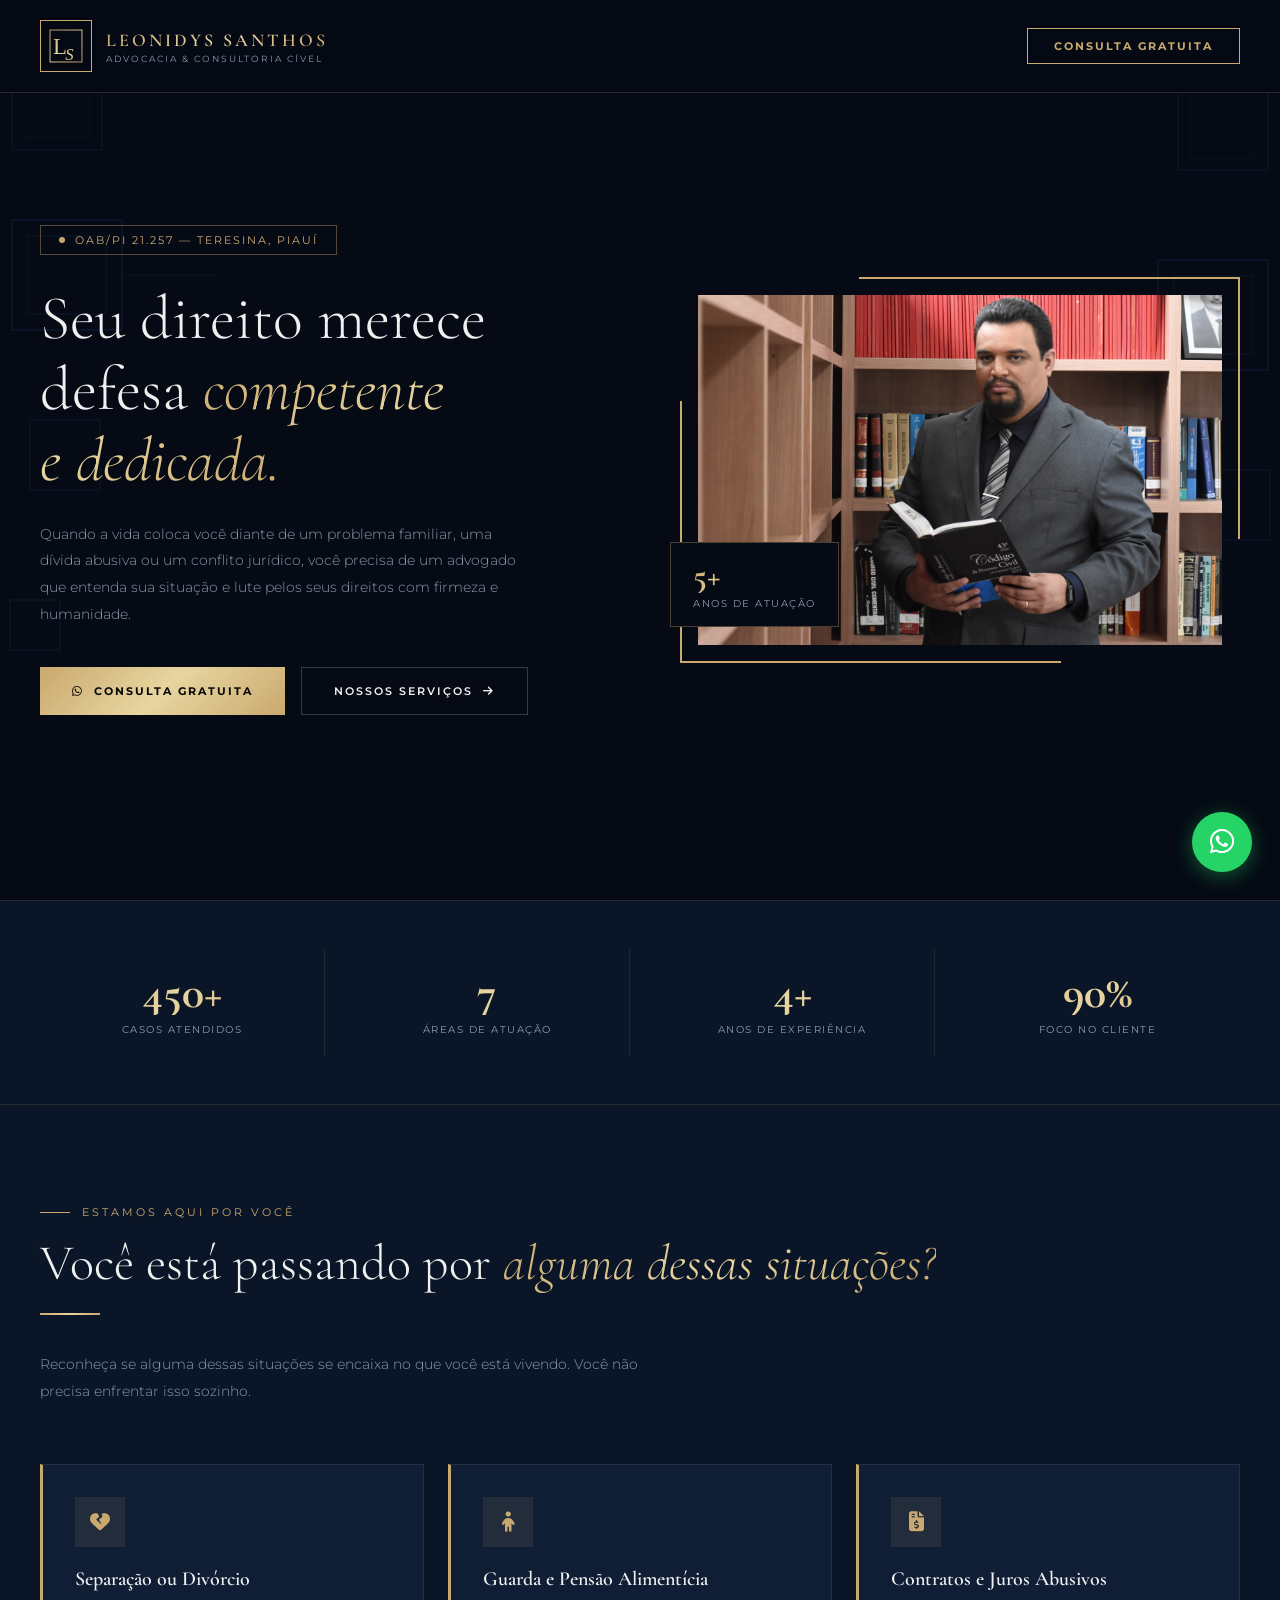
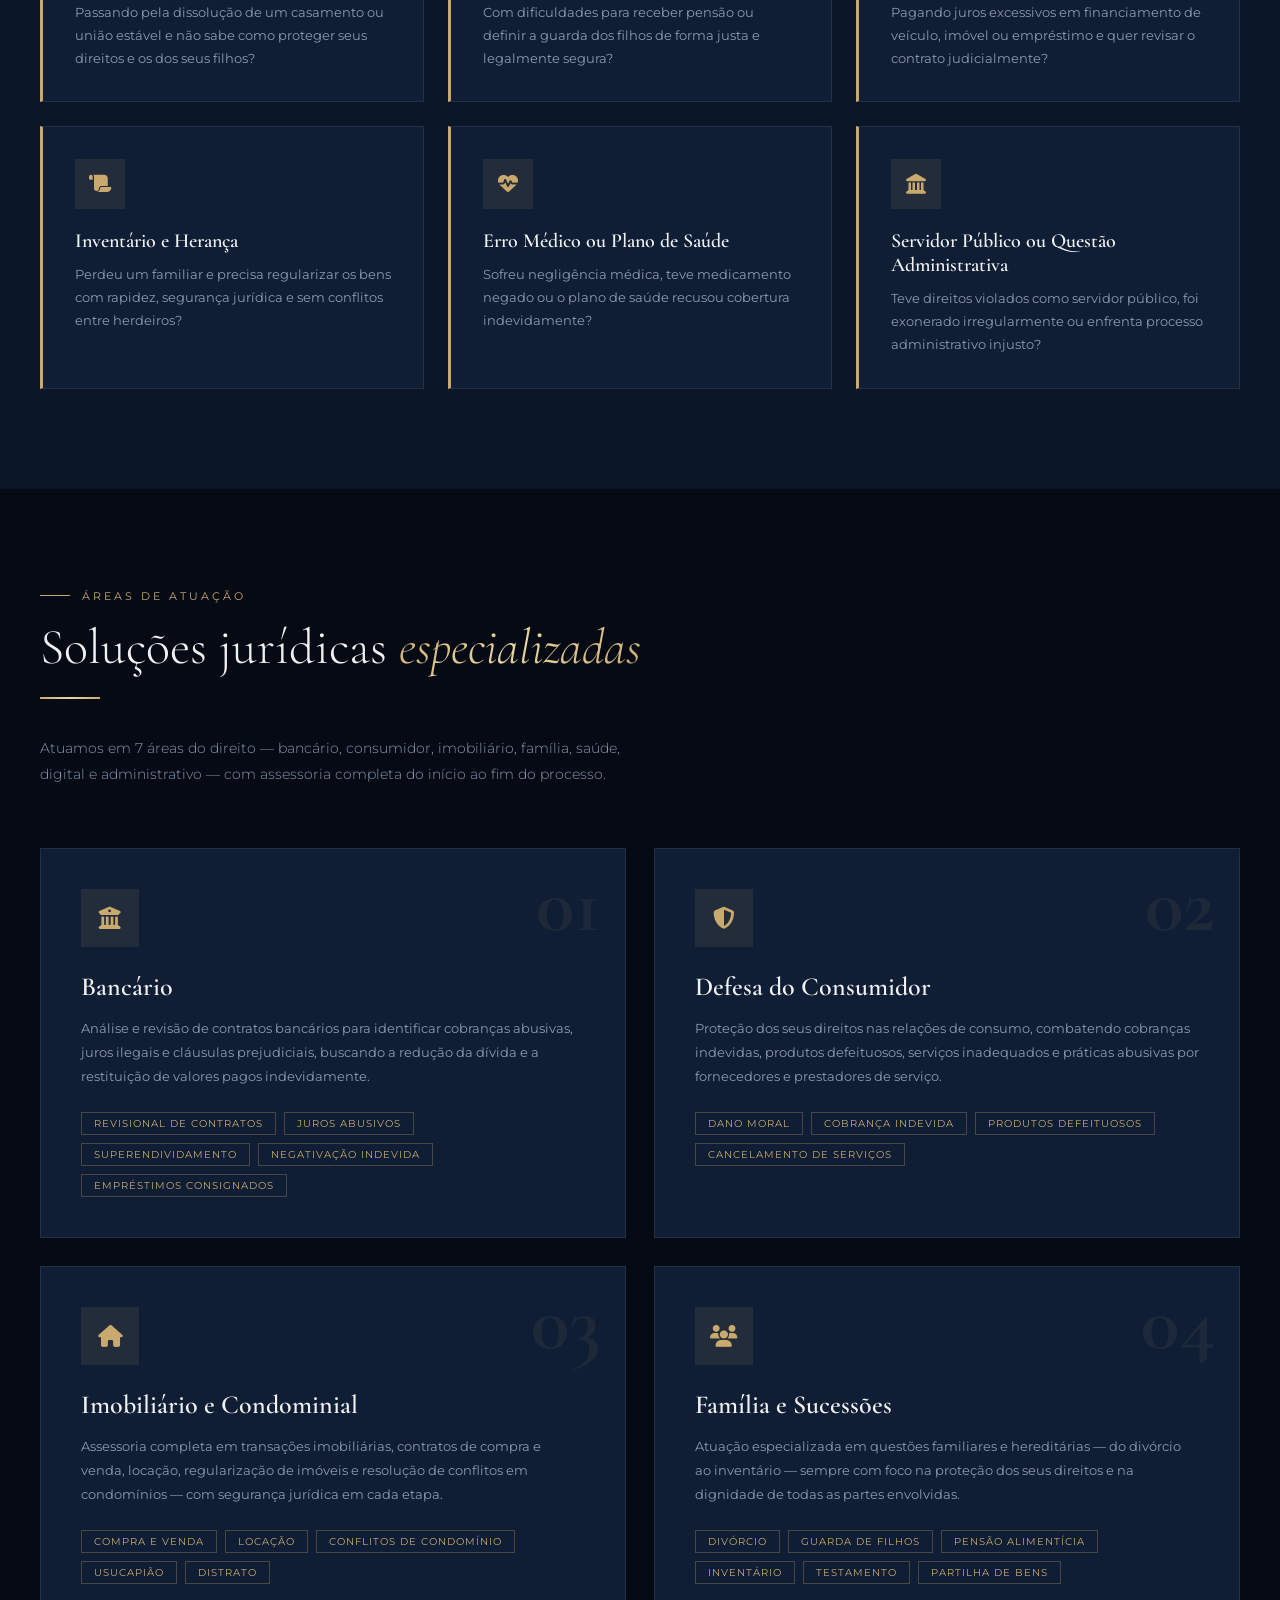
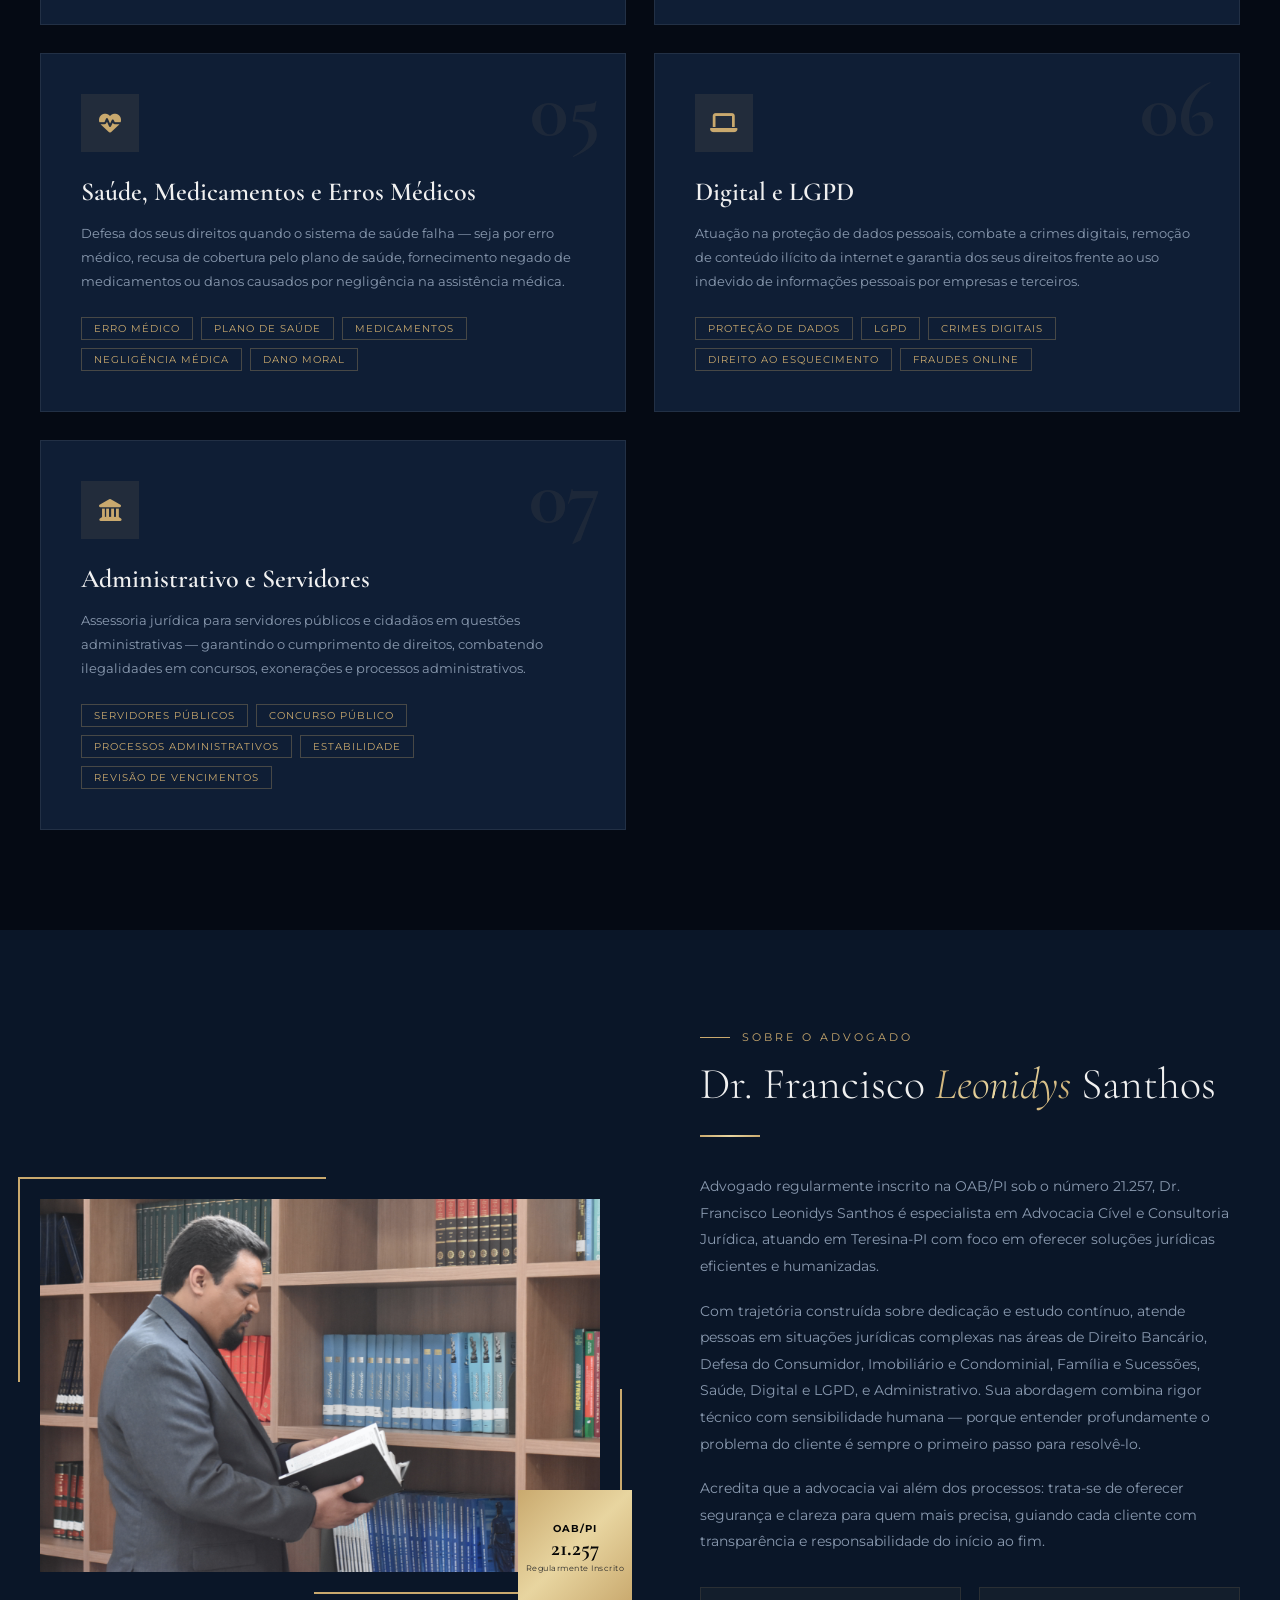
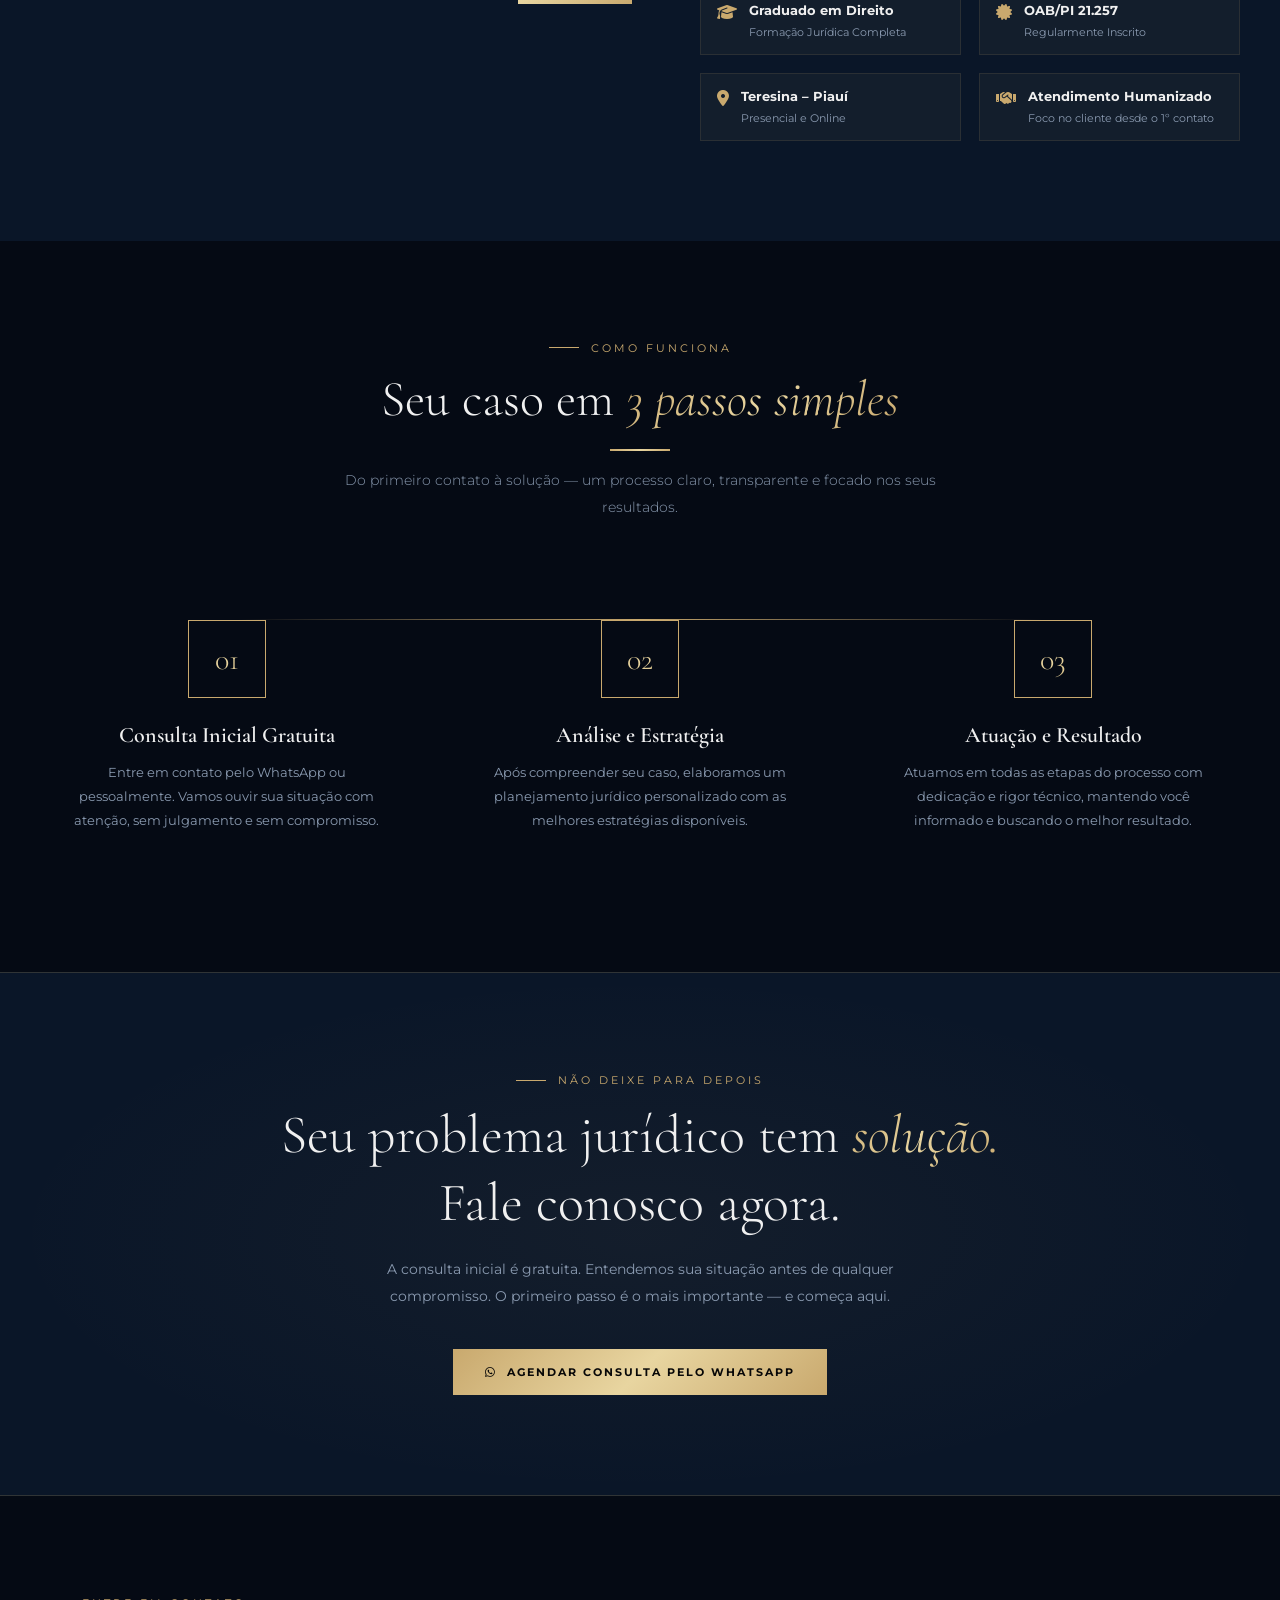
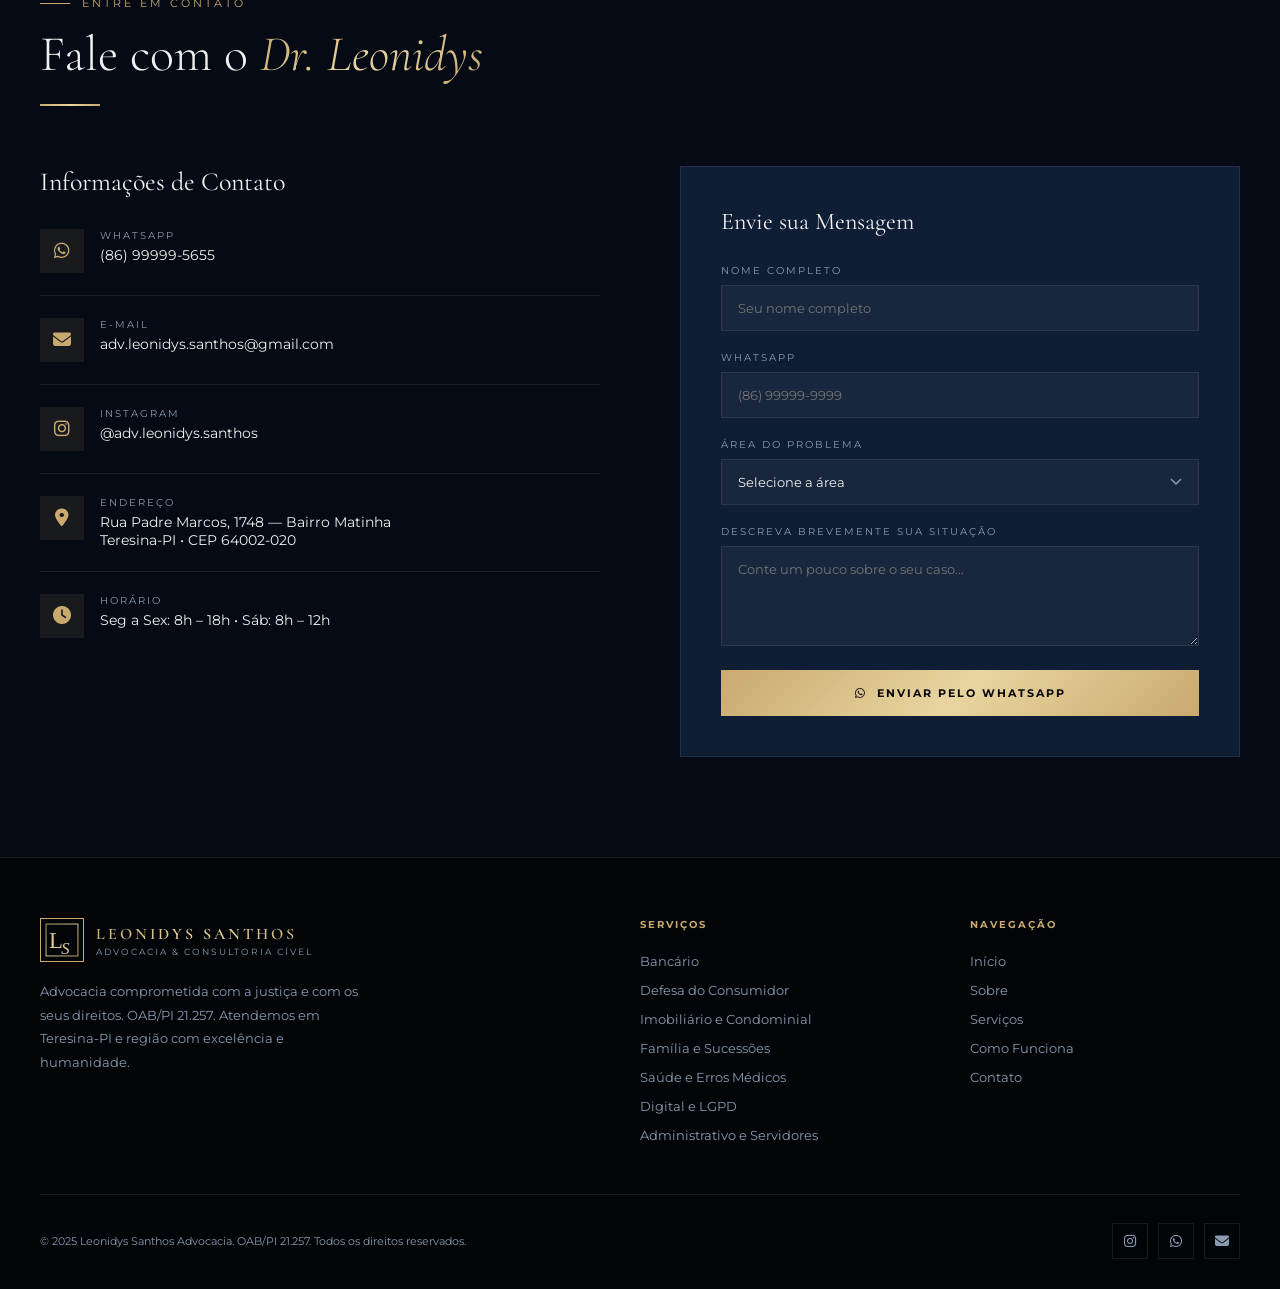
==== index.html @ 0903fdda "Publica a landing na raiz do GitHub Pages com o domínio advleonidyssanthos.com.br. Co-authored-by: C" ====
<!DOCTYPE html>
<html lang="pt-BR">
<head>
    <meta charset="UTF-8">
    <meta name="viewport" content="width=device-width, initial-scale=1.0">
    <meta name="description" content="Francisco Leonidys Santhos - Advocacia e Consultoria Jurídica em Teresina-PI. OAB/PI 21.257. Bancário, Defesa do Consumidor, Imobiliário e Condominial, Família e Sucessões, Saúde, Digital e LGPD, Administrativo e Servidores.">
    <title>Leonidys Santhos Advogado | Teresina-PI</title>

    <link rel="preconnect" href="https://fonts.googleapis.com">
    <link rel="preconnect" href="https://fonts.gstatic.com" crossorigin>
    <link href="https://fonts.googleapis.com/css2?family=Cormorant+Garamond:ital,wght@0,300;0,400;0,600;0,700;1,300;1,400&family=Montserrat:wght@300;400;500;600;700&display=swap" rel="stylesheet">
    <link rel="stylesheet" href="https://cdnjs.cloudflare.com/ajax/libs/font-awesome/6.5.0/css/all.min.css">

    <style>
        :root {
            --bg-primary: #050a14;
            --bg-secondary: #0a1628;
            --bg-card: #0f1e35;
            --gold: #c9a96e;
            --gold-light: #e8d5a0;
            --gold-gradient: linear-gradient(135deg, #c9a96e, #e8d5a0, #c9a96e);
            --silver: #c8c8c8;
            --blue-accent: #1e4080;
            --blue-light: #2a5cad;
            --text-primary: #f0f0f0;
            --text-muted: #8a9ab0;
            --border: rgba(200,200,200,0.1);
        }

        *, *::before, *::after { margin: 0; padding: 0; box-sizing: border-box; }
        html { scroll-behavior: smooth; }

        body {
            font-family: 'Montserrat', sans-serif;
            background-color: var(--bg-primary);
            color: var(--text-primary);
            overflow-x: hidden;
        }

        /* ── NAVBAR ── */
        .navbar {
            position: fixed;
            top: 0; width: 100%; z-index: 1000;
            padding: 20px 40px;
            display: flex;
            justify-content: space-between;
            align-items: center;
            background: rgba(5,10,20,0.85);
            backdrop-filter: blur(12px);
            border-bottom: 1px solid rgba(201,169,110,0.2);
            transition: padding 0.3s ease, background 0.3s ease;
        }
        .navbar.scrolled { padding: 12px 40px; background: rgba(5,10,20,0.98); }

        .logo { display: flex; align-items: center; gap: 14px; text-decoration: none; }
        .logo-monogram {
            width: 52px; height: 52px;
            border: 1.5px solid var(--gold);
            display: flex; align-items: center; justify-content: center;
            flex-shrink: 0;
        }
        .logo-monogram svg { width: 38px; height: 38px; }
        .logo-text { display: flex; flex-direction: column; }
        .logo-name {
            font-family: 'Cormorant Garamond', serif;
            font-size: 18px; font-weight: 600; letter-spacing: 3px;
            background: var(--gold-gradient);
            -webkit-background-clip: text; -webkit-text-fill-color: transparent; background-clip: text;
        }
        .logo-tagline { font-size: 9px; letter-spacing: 2px; color: var(--text-muted); text-transform: uppercase; margin-top: 2px; }

        .nav-cta {
            background: transparent;
            border: 1px solid var(--gold);
            color: var(--gold);
            padding: 10px 26px;
            font-family: 'Montserrat', sans-serif;
            font-size: 11px; font-weight: 700; letter-spacing: 2px;
            text-transform: uppercase; text-decoration: none;
            transition: all 0.3s ease;
        }
        .nav-cta:hover { background: var(--gold); color: var(--bg-primary); }

        /* ── HERO ── */
        .hero {
            min-height: 100vh;
            display: flex; align-items: center;
            padding: 130px 40px 90px;
            position: relative; overflow: hidden;
        }

        .geo-svg {
            position: absolute; top: 0; bottom: 0;
            width: 220px; opacity: 0.25; pointer-events: none;
        }
        .geo-svg.left { left: 0; }
        .geo-svg.right { right: 0; }

        .hero-content {
            position: relative; z-index: 2;
            max-width: 1200px; margin: 0 auto; width: 100%;
            display: grid; grid-template-columns: 1fr 1fr;
            gap: 80px; align-items: center;
        }

        .hero-badge {
            display: inline-flex; align-items: center; gap: 10px;
            border: 1px solid rgba(201,169,110,0.4);
            padding: 7px 18px; margin-bottom: 28px;
            font-size: 11px; letter-spacing: 2px; color: var(--gold);
            text-transform: uppercase;
        }
        .hero-badge::before { content:''; width:6px; height:6px; background:var(--gold); border-radius:50%; }

        .hero-title {
            font-family: 'Cormorant Garamond', serif;
            font-size: clamp(36px,5vw,62px); font-weight: 300; line-height: 1.15;
            margin-bottom: 24px;
        }
        .hero-title em {
            font-style: italic;
            background: var(--gold-gradient);
            -webkit-background-clip: text; -webkit-text-fill-color: transparent; background-clip: text;
        }

        .hero-sub {
            font-size: 14px; font-weight: 300; line-height: 1.9;
            color: var(--text-muted); max-width: 480px; margin-bottom: 40px;
        }

        .hero-ctas { display: flex; gap: 16px; flex-wrap: wrap; }

        /* ── BUTTONS ── */
        .btn-primary {
            display: inline-flex; align-items: center; gap: 10px;
            background: var(--gold-gradient);
            color: #070707; padding: 16px 32px;
            font-family: 'Montserrat', sans-serif;
            font-size: 11px; font-weight: 700; letter-spacing: 2px;
            text-transform: uppercase; text-decoration: none;
            border: none; cursor: pointer;
            transition: transform 0.3s, box-shadow 0.3s;
        }
        .btn-primary:hover { transform: translateY(-2px); box-shadow: 0 12px 32px rgba(201,169,110,0.35); }

        .btn-secondary {
            display: inline-flex; align-items: center; gap: 10px;
            background: transparent; color: var(--text-primary);
            padding: 16px 32px;
            font-family: 'Montserrat', sans-serif;
            font-size: 11px; font-weight: 600; letter-spacing: 2px;
            text-transform: uppercase; text-decoration: none;
            border: 1px solid rgba(200,200,200,0.25);
            transition: all 0.3s ease;
        }
        .btn-secondary:hover { border-color: var(--gold); color: var(--gold); }

        /* ── HERO IMAGE ── */
        .hero-image-wrap { position: relative; }
        .hero-image-frame { position: relative; padding: 18px; }
        .hero-image-frame::before {
            content:''; position:absolute;
            top:0; right:0; width:68%; height:68%;
            border-top: 2px solid var(--gold); border-right: 2px solid var(--gold);
        }
        .hero-image-frame::after {
            content:''; position:absolute;
            bottom:0; left:0; width:68%; height:68%;
            border-bottom: 2px solid var(--gold); border-left: 2px solid var(--gold);
        }
        .hero-image {
            width: 100%; max-height: 620px;
            object-fit: cover; object-position: center top;
            display: block; position: relative; z-index: 1;
            filter: grayscale(15%) contrast(1.05);
        }
        .hero-image-badge {
            position: absolute; bottom: 36px; left: -10px;
            background: var(--bg-primary);
            border: 1px solid rgba(201,169,110,0.35);
            padding: 16px 22px; z-index: 3;
        }
        .hero-image-badge .num {
            font-family: 'Cormorant Garamond', serif;
            font-size: 34px; font-weight: 700; line-height: 1;
            background: var(--gold-gradient);
            -webkit-background-clip: text; -webkit-text-fill-color: transparent; background-clip: text;
        }
        .hero-image-badge .lbl {
            font-size: 10px; letter-spacing: 1.5px; color: var(--text-muted);
            text-transform: uppercase; margin-top: 4px;
        }

        /* ── STATS BAR ── */
        .stats-bar {
            background: var(--bg-secondary);
            border-top: 1px solid rgba(201,169,110,0.15);
            border-bottom: 1px solid rgba(201,169,110,0.15);
            padding: 48px 40px;
        }
        .stats-grid {
            max-width: 1200px; margin: 0 auto;
            display: grid; grid-template-columns: repeat(4,1fr); gap: 20px;
        }
        .stat-item { text-align: center; padding: 20px; border-right: 1px solid var(--border); }
        .stat-item:last-child { border-right: none; }
        .stat-number {
            font-family: 'Cormorant Garamond', serif;
            font-size: 46px; font-weight: 700; line-height: 1;
            background: var(--gold-gradient);
            -webkit-background-clip: text; -webkit-text-fill-color: transparent; background-clip: text;
        }
        .stat-label { font-size: 10px; letter-spacing: 1.5px; color: var(--text-muted); text-transform: uppercase; margin-top: 8px; }

        /* ── SECTIONS ── */
        .section { padding: 100px 40px; }
        .container { max-width: 1200px; margin: 0 auto; }

        .section-label {
            font-size: 11px; letter-spacing: 3px; color: var(--gold);
            text-transform: uppercase; margin-bottom: 14px;
            display: flex; align-items: center; gap: 12px;
        }
        .section-label::before { content:''; display:inline-block; width:30px; height:1px; background:var(--gold); }

        .section-title {
            font-family: 'Cormorant Garamond', serif;
            font-size: clamp(30px,4vw,50px); font-weight: 300; line-height: 1.2; margin-bottom: 18px;
        }
        .section-title em {
            font-style: italic;
            background: var(--gold-gradient);
            -webkit-background-clip: text; -webkit-text-fill-color: transparent; background-clip: text;
        }
        .section-sub {
            font-size: 14px; font-weight: 300; line-height: 1.9;
            color: var(--text-muted); max-width: 600px; margin-bottom: 60px;
        }
        .gold-divider { width: 60px; height: 2px; background: var(--gold-gradient); margin: 20px 0 36px; }

        /* ── PROBLEMS ── */
        .problems { background: var(--bg-secondary); }
        .problems-grid {
            display: grid; grid-template-columns: repeat(3,1fr); gap: 24px; margin-top: 20px;
        }
        .problem-card {
            background: var(--bg-card);
            border: 1px solid var(--border);
            border-left: 3px solid var(--gold);
            padding: 32px;
            transition: transform 0.3s, box-shadow 0.3s;
        }
        .problem-card:hover { transform: translateY(-5px); box-shadow: 0 24px 48px rgba(0,0,0,0.35); }
        .prob-icon {
            width: 50px; height: 50px;
            background: rgba(201,169,110,0.1);
            display: flex; align-items: center; justify-content: center;
            font-size: 20px; color: var(--gold); margin-bottom: 20px;
        }
        .problem-card h3 {
            font-family: 'Cormorant Garamond', serif;
            font-size: 20px; font-weight: 600; margin-bottom: 10px;
        }
        .problem-card p { font-size: 13px; line-height: 1.75; color: var(--text-muted); }

        /* ── SERVICES ── */
        .services-grid {
            display: grid; grid-template-columns: repeat(2,1fr); gap: 28px; margin-top: 20px;
        }
        .service-card {
            background: var(--bg-card);
            border: 1px solid var(--border);
            padding: 40px; position: relative; overflow: hidden;
            transition: transform 0.4s, box-shadow 0.4s, border-color 0.4s;
        }
        .service-card::before {
            content:''; position:absolute; top:0; left:0; right:0; height:2px;
            background: var(--gold-gradient);
            transform: scaleX(0); transform-origin: left;
            transition: transform 0.4s ease;
        }
        .service-card:hover::before { transform: scaleX(1); }
        .service-card:hover { transform: translateY(-6px); box-shadow: 0 32px 64px rgba(0,0,0,0.4); border-color: rgba(201,169,110,0.25); }

        .svc-num {
            font-family: 'Cormorant Garamond', serif;
            font-size: 80px; font-weight: 700;
            color: rgba(201,169,110,0.08); line-height: 1;
            position: absolute; top: 16px; right: 24px; pointer-events: none;
        }
        .svc-icon {
            width: 58px; height: 58px;
            background: rgba(201,169,110,0.1);
            display: flex; align-items: center; justify-content: center;
            font-size: 22px; color: var(--gold); margin-bottom: 24px;
        }
        .service-card h3 { font-family: 'Cormorant Garamond', serif; font-size: 26px; font-weight: 600; margin-bottom: 14px; }
        .service-card p { font-size: 13px; line-height: 1.85; color: var(--text-muted); margin-bottom: 24px; }
        .service-tags { display: flex; flex-wrap: wrap; gap: 8px; }
        .tag {
            font-size: 10px; letter-spacing: 1px; color: var(--gold);
            border: 1px solid rgba(201,169,110,0.3);
            padding: 4px 12px; text-transform: uppercase;
        }

        /* ── ABOUT ── */
        .about { background: var(--bg-secondary); }
        .about-grid { display: grid; grid-template-columns: 1fr 1fr; gap: 80px; align-items: center; }

        .about-image-frame { position: relative; }
        .about-image-frame::before {
            content:''; position:absolute;
            top:-22px; left:-22px; width:55%; height:55%;
            border-top: 2px solid var(--gold); border-left: 2px solid var(--gold); z-index:0;
        }
        .about-image-frame::after {
            content:''; position:absolute;
            bottom:-22px; right:-22px; width:55%; height:55%;
            border-bottom: 2px solid var(--gold); border-right: 2px solid var(--gold); z-index:0;
        }
        .about-image {
            width: 100%; display:block; position:relative; z-index:1;
            object-fit: cover; filter: grayscale(10%);
        }
        .oab-badge {
            position: absolute; bottom:-32px; right:-32px; z-index:2;
            width: 114px; height: 114px;
            background: var(--gold-gradient);
            display: flex; flex-direction:column; align-items:center; justify-content:center;
            text-align: center;
        }
        .oab-badge .ob-t { font-size: 10px; font-weight: 700; letter-spacing: 1px; color: #060606; }
        .oab-badge .ob-n { font-family: 'Cormorant Garamond', serif; font-size: 22px; font-weight: 700; color: #060606; }
        .oab-badge .ob-s { font-size: 8px; letter-spacing: 0.5px; color: #2a2a2a; margin-top: 2px; }

        .about-text { padding-left: 20px; }
        .about-text h2 {
            font-family: 'Cormorant Garamond', serif;
            font-size: clamp(28px,3.5vw,44px); font-weight: 300; line-height: 1.2; margin-bottom: 24px;
        }
        .about-text h2 em {
            font-style: italic;
            background: var(--gold-gradient);
            -webkit-background-clip: text; -webkit-text-fill-color: transparent; background-clip: text;
        }
        .about-text p { font-size: 14px; line-height: 1.9; color: var(--text-muted); margin-bottom: 18px; }

        .credentials { display: grid; grid-template-columns: 1fr 1fr; gap: 18px; margin-top: 32px; }
        .cred {
            display: flex; align-items: flex-start; gap: 12px;
            padding: 14px 16px;
            background: rgba(201,169,110,0.05);
            border: 1px solid rgba(201,169,110,0.12);
        }
        .cred i { color: var(--gold); font-size: 16px; margin-top: 2px; flex-shrink:0; }
        .cred-txt strong { display:block; font-size: 13px; color: var(--text-primary); margin-bottom: 3px; }
        .cred-txt span { font-size: 11px; color: var(--text-muted); }

        /* ── PROCESS ── */
        .process-grid { display: grid; grid-template-columns: repeat(3,1fr); gap: 40px; margin-top: 60px; position: relative; }
        .process-grid::before {
            content:''; position:absolute;
            top: 39px; left: 16.5%; right: 16.5%;
            height: 1px; background: linear-gradient(90deg, transparent, var(--gold), transparent);
        }
        .process-step { text-align: center; padding: 40px 20px; }
        .proc-num {
            width: 78px; height: 78px;
            border: 1px solid var(--gold);
            display: flex; align-items:center; justify-content:center;
            margin: 0 auto 24px;
            font-family: 'Cormorant Garamond', serif;
            font-size: 30px; font-weight: 300;
            background: var(--gold-gradient);
            -webkit-background-clip: text; -webkit-text-fill-color: transparent; background-clip: text;
            position: relative; z-index: 1;
            background-color: var(--bg-primary);
        }
        .process-step h3 { font-family: 'Cormorant Garamond', serif; font-size: 22px; font-weight: 600; margin-bottom: 12px; }
        .process-step p { font-size: 13px; line-height: 1.85; color: var(--text-muted); }

        /* ── CTA BAND ── */
        .cta-band {
            background: var(--bg-secondary);
            border-top: 1px solid rgba(201,169,110,0.2);
            border-bottom: 1px solid rgba(201,169,110,0.2);
            padding: 100px 40px; text-align: center; position: relative; overflow: hidden;
        }
        .cta-band::before {
            content:''; position:absolute; inset:0;
            background: radial-gradient(ellipse at center, rgba(201,169,110,0.05) 0%, transparent 70%);
        }
        .cta-band h2 {
            font-family: 'Cormorant Garamond', serif;
            font-size: clamp(30px,4.5vw,54px); font-weight: 300; line-height: 1.25; margin-bottom: 20px;
            position: relative;
        }
        .cta-band h2 em {
            font-style: italic;
            background: var(--gold-gradient);
            -webkit-background-clip: text; -webkit-text-fill-color: transparent; background-clip: text;
        }
        .cta-band p {
            font-size: 14px; line-height: 1.9; color: var(--text-muted);
            max-width: 580px; margin: 0 auto 40px; position: relative;
        }

        /* ── CONTACT ── */
        .contact-grid { display: grid; grid-template-columns: 1fr 1fr; gap: 80px; margin-top: 60px; align-items: start; }

        .contact-info h3 { font-family: 'Cormorant Garamond', serif; font-size: 28px; font-weight: 400; margin-bottom: 32px; }
        .contact-item {
            display: flex; align-items: flex-start; gap: 16px;
            margin-bottom: 22px; padding-bottom: 22px;
            border-bottom: 1px solid var(--border);
        }
        .contact-item:last-child { border-bottom: none; }
        .ci-icon {
            width: 44px; height: 44px; flex-shrink:0;
            background: rgba(201,169,110,0.1);
            display: flex; align-items:center; justify-content:center;
            color: var(--gold); font-size: 18px;
        }
        .ci-label { font-size: 10px; letter-spacing: 2px; color: var(--text-muted); text-transform: uppercase; margin-bottom: 4px; }
        .ci-value { font-size: 14px; color: var(--text-primary); text-decoration: none; display: block; }
        .ci-value:hover { color: var(--gold); }

        .contact-form { background: var(--bg-card); border: 1px solid var(--border); padding: 40px; }
        .contact-form h3 { font-family: 'Cormorant Garamond', serif; font-size: 24px; font-weight: 400; margin-bottom: 28px; }
        .form-group { margin-bottom: 20px; }
        .form-group label { display:block; font-size:10px; letter-spacing:2px; color:var(--text-muted); text-transform:uppercase; margin-bottom:8px; }
        .form-group input,
        .form-group select,
        .form-group textarea {
            width:100%; background:rgba(255,255,255,0.04);
            border:1px solid var(--border); color:var(--text-primary);
            padding:14px 16px; font-family:'Montserrat',sans-serif; font-size:13px;
            outline:none; transition:border-color 0.3s;
            -webkit-appearance:none; appearance:none;
        }
        .form-group input:focus,
        .form-group select:focus,
        .form-group textarea:focus { border-color: var(--gold); }
        .form-group select { background-image: url("data:image/svg+xml,%3Csvg xmlns='http://www.w3.org/2000/svg' width='12' height='8' viewBox='0 0 12 8'%3E%3Cpath d='M1 1l5 5 5-5' stroke='%238a9ab0' stroke-width='1.5' fill='none'/%3E%3C/svg%3E"); background-repeat:no-repeat; background-position:right 16px center; }
        .form-group select option { background: #0a1628; }
        .form-group textarea { resize:vertical; min-height:100px; }

        /* ── FOOTER ── */
        footer { background: #020508; border-top:1px solid rgba(201,169,110,0.15); padding:60px 40px 30px; }
        .footer-top {
            max-width:1200px; margin:0 auto;
            display:grid; grid-template-columns:2fr 1fr 1fr; gap:60px;
            padding-bottom:40px; border-bottom:1px solid var(--border);
        }
        .footer-brand p { font-size:13px; line-height:1.8; color:var(--text-muted); margin-top:18px; max-width:320px; }
        .footer-col h4 { font-size:10px; letter-spacing:2px; color:var(--gold); text-transform:uppercase; margin-bottom:20px; }
        .footer-col ul { list-style:none; }
        .footer-col ul li { margin-bottom:10px; }
        .footer-col ul li a { font-size:13px; color:var(--text-muted); text-decoration:none; transition:color 0.3s; }
        .footer-col ul li a:hover { color:var(--gold); }
        .footer-bottom {
            max-width:1200px; margin:0 auto; padding-top:28px;
            display:flex; justify-content:space-between; align-items:center;
            font-size:11px; color:var(--text-muted);
        }
        .socials { display:flex; gap:10px; }
        .social-a {
            width:36px; height:36px;
            border:1px solid var(--border);
            display:flex; align-items:center; justify-content:center;
            color:var(--text-muted); font-size:14px; text-decoration:none;
            transition:all 0.3s;
        }
        .social-a:hover { border-color:var(--gold); color:var(--gold); }

        /* ── WHATSAPP FLOAT ── */
        .wa-float { position:fixed; bottom:28px; right:28px; z-index:9999; display:flex; flex-direction:column; align-items:flex-end; gap:10px; }
        .wa-lbl {
            background:var(--bg-secondary); border:1px solid var(--border);
            padding:8px 16px; font-size:12px; color:var(--text-primary);
            white-space:nowrap; opacity:0; transform:translateX(10px);
            transition:all 0.3s ease;
        }
        .wa-float:hover .wa-lbl { opacity:1; transform:translateX(0); }
        .wa-btn {
            width:60px; height:60px; background:#25d366; border-radius:50%;
            display:flex; align-items:center; justify-content:center;
            font-size:28px; color:white; text-decoration:none;
            box-shadow:0 4px 20px rgba(37,211,102,0.4);
            transition:transform 0.3s, box-shadow 0.3s;
            animation: waPulse 2.5s infinite;
        }
        .wa-btn:hover { transform:scale(1.1); box-shadow:0 6px 32px rgba(37,211,102,0.6); }
        @keyframes waPulse {
            0%,100% { box-shadow:0 4px 20px rgba(37,211,102,0.4); }
            50% { box-shadow:0 4px 32px rgba(37,211,102,0.75); }
        }

        /* ── FADE IN ── */
        .fade-in { opacity:0; transform:translateY(28px); transition:opacity 0.7s ease, transform 0.7s ease; }
        .fade-in.visible { opacity:1; transform:translateY(0); }
        .fade-in:nth-child(2) { transition-delay:0.1s; }
        .fade-in:nth-child(3) { transition-delay:0.2s; }
        .fade-in:nth-child(4) { transition-delay:0.3s; }
        .fade-in:nth-child(5) { transition-delay:0.1s; }
        .fade-in:nth-child(6) { transition-delay:0.2s; }

        /* ── RESPONSIVE ── */
        @media (max-width:1024px) {
            .hero-content, .about-grid, .contact-grid { grid-template-columns:1fr; gap:60px; }
            .services-grid { grid-template-columns:1fr; }
            .problems-grid { grid-template-columns:1fr 1fr; }
            .stats-grid { grid-template-columns:repeat(2,1fr); }
            .footer-top { grid-template-columns:1fr 1fr; }
            .about-text { padding-left:0; }
            .oab-badge { right:0; bottom:-30px; }
        }
        @media (max-width:768px) {
            .navbar { padding:16px 20px; }
            .navbar.scrolled { padding:10px 20px; }
            .logo-name { font-size:14px; }
            .logo-tagline { display:none; }
            .section, .hero { padding:80px 20px; }
            .hero { padding-top:100px; }
            .stats-bar { padding:40px 20px; }
            .problems-grid, .process-grid { grid-template-columns:1fr; }
            .process-grid::before { display:none; }
            .stats-grid { grid-template-columns:repeat(2,1fr); }
            .stat-item { border-right:none; border-bottom:1px solid var(--border); }
            .stat-item:nth-child(even) { border-right:none; }
            .footer-top { grid-template-columns:1fr; gap:36px; }
            .footer-bottom { flex-direction:column; gap:16px; text-align:center; }
            .hero-ctas { flex-direction:column; }
            .btn-primary, .btn-secondary { justify-content:center; width:100%; }
            .contact-grid { grid-template-columns:1fr; gap:48px; }
            .credentials { grid-template-columns:1fr; }
            .cta-band { padding:70px 20px; }
            .geo-svg { display:none; }
        }
    </style>
</head>
<body>

<!-- NAVBAR -->
<nav class="navbar" id="navbar">
    <a href="#inicio" class="logo">
        <div class="logo-monogram">
            <svg viewBox="0 0 50 50" fill="none" xmlns="http://www.w3.org/2000/svg">
                <defs>
                    <linearGradient id="g1" x1="0" y1="0" x2="1" y2="1">
                        <stop offset="0%" stop-color="#c9a96e"/>
                        <stop offset="50%" stop-color="#e8d5a0"/>
                        <stop offset="100%" stop-color="#c9a96e"/>
                    </linearGradient>
                </defs>
                <rect x="4" y="4" width="42" height="42" stroke="url(#g1)" stroke-width="1.2"/>
                <text x="8" y="36" font-family="Georgia,serif" font-size="30" fill="url(#g1)" font-weight="400">L</text>
                <text x="24" y="43" font-family="Georgia,serif" font-size="22" fill="url(#g1)" font-style="italic">S</text>
            </svg>
        </div>
        <div class="logo-text">
            <span class="logo-name">LEONIDYS SANTHOS</span>
            <span class="logo-tagline">Advocacia &amp; Consultoria Cível</span>
        </div>
    </a>
    <a href="https://wa.me/5586999995655?text=Ol%C3%A1%2C%20Dr.%20Leonidys!%20Gostaria%20de%20agendar%20uma%20consulta%20gratuita." class="nav-cta" target="_blank" rel="noopener">
        Consulta Gratuita
    </a>
</nav>

<!-- HERO -->
<section class="hero" id="inicio">
    <svg class="geo-svg left" viewBox="0 0 220 900" fill="none" xmlns="http://www.w3.org/2000/svg">
        <rect x="12" y="60" width="90" height="90" stroke="#1e4080" stroke-width="1"/>
        <rect x="24" y="72" width="66" height="66" stroke="#1e4080" stroke-width="0.6"/>
        <line x1="102" y1="105" x2="220" y2="105" stroke="#1e4080" stroke-width="0.5"/>
        <rect x="12" y="220" width="110" height="110" stroke="#2a5cad" stroke-width="1"/>
        <rect x="28" y="236" width="78" height="78" stroke="#2a5cad" stroke-width="0.6"/>
        <line x1="122" y1="275" x2="220" y2="275" stroke="#2a5cad" stroke-width="0.5"/>
        <rect x="30" y="420" width="70" height="70" stroke="#1e4080" stroke-width="1"/>
        <rect x="42" y="432" width="46" height="46" stroke="#1e4080" stroke-width="0.5"/>
        <rect x="10" y="600" width="50" height="50" stroke="#2a5cad" stroke-width="0.8"/>
    </svg>
    <svg class="geo-svg right" viewBox="0 0 220 900" fill="none" xmlns="http://www.w3.org/2000/svg">
        <rect x="118" y="80" width="90" height="90" stroke="#1e4080" stroke-width="1"/>
        <rect x="130" y="92" width="66" height="66" stroke="#1e4080" stroke-width="0.6"/>
        <line x1="0" y1="125" x2="118" y2="125" stroke="#1e4080" stroke-width="0.5"/>
        <rect x="98" y="260" width="110" height="110" stroke="#2a5cad" stroke-width="1"/>
        <rect x="114" y="276" width="78" height="78" stroke="#2a5cad" stroke-width="0.6"/>
        <line x1="0" y1="315" x2="98" y2="315" stroke="#2a5cad" stroke-width="0.5"/>
        <rect x="140" y="470" width="70" height="70" stroke="#1e4080" stroke-width="1"/>
        <rect x="155" y="485" width="44" height="44" stroke="#1e4080" stroke-width="0.5"/>
    </svg>

    <div class="hero-content">
        <div>
            <div class="hero-badge">OAB/PI 21.257 &mdash; Teresina, Piauí</div>
            <h1 class="hero-title">
                Seu direito merece<br>defesa <em>competente<br>e dedicada.</em>
            </h1>
            <p class="hero-sub">
                Quando a vida coloca você diante de um problema familiar, uma dívida abusiva ou um conflito jurídico, você precisa de um advogado que entenda sua situação e lute pelos seus direitos com firmeza e humanidade.
            </p>
            <div class="hero-ctas">
                <a href="https://wa.me/5586999995655?text=Ol%C3%A1%2C%20Dr.%20Leonidys!%20Gostaria%20de%20agendar%20uma%20consulta%20gratuita." class="btn-primary" target="_blank" rel="noopener">
                    <i class="fab fa-whatsapp"></i> Consulta Gratuita
                </a>
                <a href="#servicos" class="btn-secondary">
                    Nossos Serviços <i class="fas fa-arrow-right"></i>
                </a>
            </div>
        </div>
        <div class="hero-image-wrap">
            <div class="hero-image-frame">
                <img
                    src="img/DSC_4840.JPG"
                    alt="Dr. Francisco Leonidys Santhos — Advogado OAB/PI 21.257"
                    class="hero-image">
                <div class="hero-image-badge">
                    <div class="num">5+</div>
                    <div class="lbl">Anos de Atuação</div>
                </div>
            </div>
        </div>
    </div>
</section>

<!-- STATS BAR -->
<div class="stats-bar">
    <div class="stats-grid">
        <div class="stat-item fade-in">
            <div class="stat-number" data-target="500" data-suffix="+">500+</div>
            <div class="stat-label">Casos Atendidos</div>
        </div>
        <div class="stat-item fade-in">
            <div class="stat-number">7</div>
            <div class="stat-label">Áreas de Atuação</div>
        </div>
        <div class="stat-item fade-in">
            <div class="stat-number" data-target="5" data-suffix="+">5+</div>
            <div class="stat-label">Anos de Experiência</div>
        </div>
        <div class="stat-item fade-in">
            <div class="stat-number" data-target="100" data-suffix="%">100%</div>
            <div class="stat-label">Foco no Cliente</div>
        </div>
    </div>
</div>

<!-- PROBLEMS -->
<section class="section problems" id="problemas">
    <div class="container">
        <div class="section-label">Estamos aqui por você</div>
        <h2 class="section-title">Você está passando por <em>alguma dessas situações?</em></h2>
        <div class="gold-divider"></div>
        <p class="section-sub">Reconheça se alguma dessas situações se encaixa no que você está vivendo. Você não precisa enfrentar isso sozinho.</p>

        <div class="problems-grid">
            <div class="problem-card fade-in">
                <div class="prob-icon"><i class="fas fa-heart-broken"></i></div>
                <h3>Separação ou Divórcio</h3>
                <p>Passando pela dissolução de um casamento ou união estável e não sabe como proteger seus direitos e os dos seus filhos?</p>
            </div>
            <div class="problem-card fade-in">
                <div class="prob-icon"><i class="fas fa-child"></i></div>
                <h3>Guarda e Pensão Alimentícia</h3>
                <p>Com dificuldades para receber pensão ou definir a guarda dos filhos de forma justa e legalmente segura?</p>
            </div>
            <div class="problem-card fade-in">
                <div class="prob-icon"><i class="fas fa-file-invoice-dollar"></i></div>
                <h3>Contratos e Juros Abusivos</h3>
                <p>Pagando juros excessivos em financiamento de veículo, imóvel ou empréstimo e quer revisar o contrato judicialmente?</p>
            </div>
            <div class="problem-card fade-in">
                <div class="prob-icon"><i class="fas fa-scroll"></i></div>
                <h3>Inventário e Herança</h3>
                <p>Perdeu um familiar e precisa regularizar os bens com rapidez, segurança jurídica e sem conflitos entre herdeiros?</p>
            </div>
            <div class="problem-card fade-in">
                <div class="prob-icon"><i class="fas fa-heartbeat"></i></div>
                <h3>Erro Médico ou Plano de Saúde</h3>
                <p>Sofreu negligência médica, teve medicamento negado ou o plano de saúde recusou cobertura indevidamente?</p>
            </div>
            <div class="problem-card fade-in">
                <div class="prob-icon"><i class="fas fa-landmark"></i></div>
                <h3>Servidor Público ou Questão Administrativa</h3>
                <p>Teve direitos violados como servidor público, foi exonerado irregularmente ou enfrenta processo administrativo injusto?</p>
            </div>
        </div>
    </div>
</section>

<!-- SERVICES -->
<section class="section" id="servicos">
    <div class="container">
        <div class="section-label">Áreas de Atuação</div>
        <h2 class="section-title">Soluções jurídicas <em>especializadas</em></h2>
        <div class="gold-divider"></div>
        <p class="section-sub">Atuamos em 7 áreas do direito — bancário, consumidor, imobiliário, família, saúde, digital e administrativo — com assessoria completa do início ao fim do processo.</p>

        <div class="services-grid">
            <div class="service-card fade-in">
                <div class="svc-num">01</div>
                <div class="svc-icon"><i class="fas fa-university"></i></div>
                <h3>Bancário</h3>
                <p>Análise e revisão de contratos bancários para identificar cobranças abusivas, juros ilegais e cláusulas prejudiciais, buscando a redução da dívida e a restituição de valores pagos indevidamente.</p>
                <div class="service-tags">
                    <span class="tag">Revisional de Contratos</span>
                    <span class="tag">Juros Abusivos</span>
                    <span class="tag">Superendividamento</span>
                    <span class="tag">Negativação Indevida</span>
                    <span class="tag">Empréstimos Consignados</span>
                </div>
            </div>

            <div class="service-card fade-in">
                <div class="svc-num">02</div>
                <div class="svc-icon"><i class="fas fa-shield-alt"></i></div>
                <h3>Defesa do Consumidor</h3>
                <p>Proteção dos seus direitos nas relações de consumo, combatendo cobranças indevidas, produtos defeituosos, serviços inadequados e práticas abusivas por fornecedores e prestadores de serviço.</p>
                <div class="service-tags">
                    <span class="tag">Dano Moral</span>
                    <span class="tag">Cobrança Indevida</span>
                    <span class="tag">Produtos Defeituosos</span>
                    <span class="tag">Cancelamento de Serviços</span>
                </div>
            </div>

            <div class="service-card fade-in">
                <div class="svc-num">03</div>
                <div class="svc-icon"><i class="fas fa-home"></i></div>
                <h3>Imobiliário e Condominial</h3>
                <p>Assessoria completa em transações imobiliárias, contratos de compra e venda, locação, regularização de imóveis e resolução de conflitos em condomínios — com segurança jurídica em cada etapa.</p>
                <div class="service-tags">
                    <span class="tag">Compra e Venda</span>
                    <span class="tag">Locação</span>
                    <span class="tag">Conflitos de Condomínio</span>
                    <span class="tag">Usucapião</span>
                    <span class="tag">Distrato</span>
                </div>
            </div>

            <div class="service-card fade-in">
                <div class="svc-num">04</div>
                <div class="svc-icon"><i class="fas fa-users"></i></div>
                <h3>Família e Sucessões</h3>
                <p>Atuação especializada em questões familiares e hereditárias — do divórcio ao inventário — sempre com foco na proteção dos seus direitos e na dignidade de todas as partes envolvidas.</p>
                <div class="service-tags">
                    <span class="tag">Divórcio</span>
                    <span class="tag">Guarda de Filhos</span>
                    <span class="tag">Pensão Alimentícia</span>
                    <span class="tag">Inventário</span>
                    <span class="tag">Testamento</span>
                    <span class="tag">Partilha de Bens</span>
                </div>
            </div>

            <div class="service-card fade-in">
                <div class="svc-num">05</div>
                <div class="svc-icon"><i class="fas fa-heartbeat"></i></div>
                <h3>Saúde, Medicamentos e Erros Médicos</h3>
                <p>Defesa dos seus direitos quando o sistema de saúde falha — seja por erro médico, recusa de cobertura pelo plano de saúde, fornecimento negado de medicamentos ou danos causados por negligência na assistência médica.</p>
                <div class="service-tags">
                    <span class="tag">Erro Médico</span>
                    <span class="tag">Plano de Saúde</span>
                    <span class="tag">Medicamentos</span>
                    <span class="tag">Negligência Médica</span>
                    <span class="tag">Dano Moral</span>
                </div>
            </div>

            <div class="service-card fade-in">
                <div class="svc-num">06</div>
                <div class="svc-icon"><i class="fas fa-laptop"></i></div>
                <h3>Digital e LGPD</h3>
                <p>Atuação na proteção de dados pessoais, combate a crimes digitais, remoção de conteúdo ilícito da internet e garantia dos seus direitos frente ao uso indevido de informações pessoais por empresas e terceiros.</p>
                <div class="service-tags">
                    <span class="tag">Proteção de Dados</span>
                    <span class="tag">LGPD</span>
                    <span class="tag">Crimes Digitais</span>
                    <span class="tag">Direito ao Esquecimento</span>
                    <span class="tag">Fraudes Online</span>
                </div>
            </div>

            <div class="service-card fade-in">
                <div class="svc-num">07</div>
                <div class="svc-icon"><i class="fas fa-landmark"></i></div>
                <h3>Administrativo e Servidores</h3>
                <p>Assessoria jurídica para servidores públicos e cidadãos em questões administrativas — garantindo o cumprimento de direitos, combatendo ilegalidades em concursos, exonerações e processos administrativos.</p>
                <div class="service-tags">
                    <span class="tag">Servidores Públicos</span>
                    <span class="tag">Concurso Público</span>
                    <span class="tag">Processos Administrativos</span>
                    <span class="tag">Estabilidade</span>
                    <span class="tag">Revisão de Vencimentos</span>
                </div>
            </div>
        </div>
    </div>
</section>

<!-- ABOUT -->
<section class="section about" id="sobre">
    <div class="container">
        <div class="about-grid">
            <div class="fade-in">
                <div class="about-image-frame">
                    <img
                        src="img/DSC_4855.JPG"
                        alt="Dr. Francisco Leonidys Santhos"
                        class="about-image">
                    <div class="oab-badge">
                        <span class="ob-t">OAB/PI</span>
                        <span class="ob-n">21.257</span>
                        <span class="ob-s">Regularmente Inscrito</span>
                    </div>
                </div>
            </div>

            <div class="about-text fade-in">
                <div class="section-label">Sobre o Advogado</div>
                <h2>Dr. Francisco <em>Leonidys</em> Santhos</h2>
                <div class="gold-divider"></div>
                <p>
                    Advogado regularmente inscrito na OAB/PI sob o número 21.257, Dr. Francisco Leonidys Santhos é especialista em Advocacia Cível e Consultoria Jurídica, atuando em Teresina-PI com foco em oferecer soluções jurídicas eficientes e humanizadas.
                </p>
                <p>
                    Com trajetória construída sobre dedicação e estudo contínuo, atende pessoas em situações jurídicas complexas nas áreas de Direito Bancário, Defesa do Consumidor, Imobiliário e Condominial, Família e Sucessões, Saúde, Digital e LGPD, e Administrativo. Sua abordagem combina rigor técnico com sensibilidade humana — porque entender profundamente o problema do cliente é sempre o primeiro passo para resolvê-lo.
                </p>
                <p>
                    Acredita que a advocacia vai além dos processos: trata-se de oferecer segurança e clareza para quem mais precisa, guiando cada cliente com transparência e responsabilidade do início ao fim.
                </p>

                <div class="credentials">
                    <div class="cred">
                        <i class="fas fa-graduation-cap"></i>
                        <div class="cred-txt">
                            <strong>Graduado em Direito</strong>
                            <span>Formação Jurídica Completa</span>
                        </div>
                    </div>
                    <div class="cred">
                        <i class="fas fa-certificate"></i>
                        <div class="cred-txt">
                            <strong>OAB/PI 21.257</strong>
                            <span>Regularmente Inscrito</span>
                        </div>
                    </div>
                    <div class="cred">
                        <i class="fas fa-map-marker-alt"></i>
                        <div class="cred-txt">
                            <strong>Teresina &ndash; Piauí</strong>
                            <span>Presencial e Online</span>
                        </div>
                    </div>
                    <div class="cred">
                        <i class="fas fa-handshake"></i>
                        <div class="cred-txt">
                            <strong>Atendimento Humanizado</strong>
                            <span>Foco no cliente desde o 1º contato</span>
                        </div>
                    </div>
                </div>
            </div>
        </div>
    </div>
</section>

<!-- PROCESS -->
<section class="section" id="processo">
    <div class="container">
        <div style="text-align:center">
            <div class="section-label" style="justify-content:center">Como funciona</div>
            <h2 class="section-title">Seu caso em <em>3 passos simples</em></h2>
            <div class="gold-divider" style="margin:20px auto 16px"></div>
            <p class="section-sub" style="margin:0 auto">Do primeiro contato à solução — um processo claro, transparente e focado nos seus resultados.</p>
        </div>

        <div class="process-grid">
            <div class="process-step fade-in">
                <div class="proc-num">01</div>
                <h3>Consulta Inicial Gratuita</h3>
                <p>Entre em contato pelo WhatsApp ou pessoalmente. Vamos ouvir sua situação com atenção, sem julgamento e sem compromisso.</p>
            </div>
            <div class="process-step fade-in">
                <div class="proc-num">02</div>
                <h3>Análise e Estratégia</h3>
                <p>Após compreender seu caso, elaboramos um planejamento jurídico personalizado com as melhores estratégias disponíveis.</p>
            </div>
            <div class="process-step fade-in">
                <div class="proc-num">03</div>
                <h3>Atuação e Resultado</h3>
                <p>Atuamos em todas as etapas do processo com dedicação e rigor técnico, mantendo você informado e buscando o melhor resultado.</p>
            </div>
        </div>
    </div>
</section>

<!-- CTA BAND -->
<section class="cta-band" id="agendar">
    <div class="container" style="position:relative;z-index:1">
        <div class="section-label" style="justify-content:center">Não deixe para depois</div>
        <h2>Seu problema jurídico tem <em>solução.</em><br>Fale conosco agora.</h2>
        <p>A consulta inicial é gratuita. Entendemos sua situação antes de qualquer compromisso. O primeiro passo é o mais importante — e começa aqui.</p>
        <a href="https://wa.me/5586999995655?text=Ol%C3%A1%2C%20Dr.%20Leonidys!%20Gostaria%20de%20agendar%20minha%20consulta%20gratuita." class="btn-primary" target="_blank" rel="noopener" style="display:inline-flex;margin:0 auto">
            <i class="fab fa-whatsapp"></i> Agendar Consulta pelo WhatsApp
        </a>
    </div>
</section>

<!-- CONTACT -->
<section class="section" id="contato">
    <div class="container">
        <div class="section-label">Entre em contato</div>
        <h2 class="section-title">Fale com o <em>Dr. Leonidys</em></h2>
        <div class="gold-divider"></div>

        <div class="contact-grid">
            <div class="fade-in">
                <h3 class="contact-info" style="font-family:'Cormorant Garamond',serif;font-size:26px;font-weight:400;margin-bottom:32px;">Informações de Contato</h3>

                <div class="contact-item">
                    <div class="ci-icon"><i class="fab fa-whatsapp"></i></div>
                    <div>
                        <div class="ci-label">WhatsApp</div>
                        <a href="https://wa.me/5586999995655" class="ci-value" target="_blank" rel="noopener">(86) 99999-5655</a>
                    </div>
                </div>

                <div class="contact-item">
                    <div class="ci-icon"><i class="fas fa-envelope"></i></div>
                    <div>
                        <div class="ci-label">E-mail</div>
                        <a href="mailto:adv.leonidys.santhos@gmail.com" class="ci-value">adv.leonidys.santhos@gmail.com</a>
                    </div>
                </div>

                <div class="contact-item">
                    <div class="ci-icon"><i class="fab fa-instagram"></i></div>
                    <div>
                        <div class="ci-label">Instagram</div>
                        <a href="https://instagram.com/adv.leonidys.santhos" class="ci-value" target="_blank" rel="noopener">@adv.leonidys.santhos</a>
                    </div>
                </div>

                <div class="contact-item">
                    <div class="ci-icon"><i class="fas fa-map-marker-alt"></i></div>
                    <div>
                        <div class="ci-label">Endereço</div>
                        <span class="ci-value">Rua Padre Marcos, 1748 &mdash; Bairro Matinha<br>Teresina-PI &bull; CEP 64002-020</span>
                    </div>
                </div>

                <div class="contact-item">
                    <div class="ci-icon"><i class="fas fa-clock"></i></div>
                    <div>
                        <div class="ci-label">Horário</div>
                        <span class="ci-value">Seg a Sex: 8h &ndash; 18h &bull; Sáb: 8h &ndash; 12h</span>
                    </div>
                </div>
            </div>

            <div class="contact-form fade-in">
                <h3>Envie sua Mensagem</h3>
                <form id="contactForm">
                    <div class="form-group">
                        <label for="fname">Nome Completo</label>
                        <input type="text" id="fname" placeholder="Seu nome completo" required>
                    </div>
                    <div class="form-group">
                        <label for="fphone">WhatsApp</label>
                        <input type="tel" id="fphone" placeholder="(86) 99999-9999" required>
                    </div>
                    <div class="form-group">
                        <label for="farea">Área do Problema</label>
                        <select id="farea" required>
                            <option value="" disabled selected>Selecione a área</option>
                            <option>Bancário</option>
                            <option>Defesa do Consumidor</option>
                            <option>Imobiliário e Condominial</option>
                            <option>Família e Sucessões</option>
                            <option>Saúde, Medicamentos e Erros Médicos</option>
                            <option>Digital e LGPD</option>
                            <option>Administrativo e Servidores</option>
                            <option>Outro</option>
                        </select>
                    </div>
                    <div class="form-group">
                        <label for="fmsg">Descreva brevemente sua situação</label>
                        <textarea id="fmsg" placeholder="Conte um pouco sobre o seu caso..." required></textarea>
                    </div>
                    <button type="submit" class="btn-primary" style="width:100%;justify-content:center;border:none;cursor:pointer;">
                        <i class="fab fa-whatsapp"></i> Enviar pelo WhatsApp
                    </button>
                </form>
            </div>
        </div>
    </div>
</section>

<!-- FOOTER -->
<footer>
    <div class="footer-top">
        <div class="footer-brand">
            <div class="logo" style="gap:12px">
                <div class="logo-monogram" style="width:44px;height:44px">
                    <svg viewBox="0 0 50 50" fill="none" xmlns="http://www.w3.org/2000/svg">
                        <defs>
                            <linearGradient id="g2" x1="0" y1="0" x2="1" y2="1">
                                <stop offset="0%" stop-color="#c9a96e"/>
                                <stop offset="50%" stop-color="#e8d5a0"/>
                                <stop offset="100%" stop-color="#c9a96e"/>
                            </linearGradient>
                        </defs>
                        <rect x="4" y="4" width="42" height="42" stroke="url(#g2)" stroke-width="1.2"/>
                        <text x="8" y="36" font-family="Georgia,serif" font-size="30" fill="url(#g2)">L</text>
                        <text x="24" y="43" font-family="Georgia,serif" font-size="22" fill="url(#g2)" font-style="italic">S</text>
                    </svg>
                </div>
                <div class="logo-text">
                    <span class="logo-name" style="font-size:16px">LEONIDYS SANTHOS</span>
                    <span class="logo-tagline">Advocacia &amp; Consultoria Cível</span>
                </div>
            </div>
            <p>Advocacia comprometida com a justiça e com os seus direitos. OAB/PI 21.257. Atendemos em Teresina-PI e região com excelência e humanidade.</p>
        </div>

        <div class="footer-col">
            <h4>Serviços</h4>
            <ul>
                <li><a href="#servicos">Bancário</a></li>
                <li><a href="#servicos">Defesa do Consumidor</a></li>
                <li><a href="#servicos">Imobiliário e Condominial</a></li>
                <li><a href="#servicos">Família e Sucessões</a></li>
                <li><a href="#servicos">Saúde e Erros Médicos</a></li>
                <li><a href="#servicos">Digital e LGPD</a></li>
                <li><a href="#servicos">Administrativo e Servidores</a></li>
            </ul>
        </div>

        <div class="footer-col">
            <h4>Navegação</h4>
            <ul>
                <li><a href="#inicio">Início</a></li>
                <li><a href="#sobre">Sobre</a></li>
                <li><a href="#servicos">Serviços</a></li>
                <li><a href="#processo">Como Funciona</a></li>
                <li><a href="#contato">Contato</a></li>
            </ul>
        </div>
    </div>

    <div class="footer-bottom">
        <p>&copy; 2025 Leonidys Santhos Advocacia. OAB/PI 21.257. Todos os direitos reservados.</p>
        <div class="socials">
            <a href="https://instagram.com/adv.leonidys.santhos" class="social-a" target="_blank" rel="noopener" aria-label="Instagram"><i class="fab fa-instagram"></i></a>
            <a href="https://wa.me/5586999995655" class="social-a" target="_blank" rel="noopener" aria-label="WhatsApp"><i class="fab fa-whatsapp"></i></a>
            <a href="mailto:adv.leonidys.santhos@gmail.com" class="social-a" aria-label="E-mail"><i class="fas fa-envelope"></i></a>
        </div>
    </div>
</footer>

<!-- WHATSAPP FLOAT -->
<div class="wa-float">
    <div class="wa-lbl">Fale agora pelo WhatsApp</div>
    <a href="https://wa.me/5586999995655?text=Ol%C3%A1%2C%20Dr.%20Leonidys!%20Vim%20pelo%20site%20e%20gostaria%20de%20uma%20consulta." class="wa-btn" target="_blank" rel="noopener" aria-label="WhatsApp">
        <i class="fab fa-whatsapp"></i>
    </a>
</div>

<script>
    // Navbar scroll
    const nav = document.getElementById('navbar');
    window.addEventListener('scroll', () => {
        nav.classList.toggle('scrolled', window.scrollY > 60);
    });

    // Fade-in on scroll
    const io = new IntersectionObserver((entries) => {
        entries.forEach(e => { if (e.isIntersecting) e.target.classList.add('visible'); });
    }, { threshold: 0.12 });
    document.querySelectorAll('.fade-in').forEach(el => io.observe(el));

    // Counter animation
    function animCount(el) {
        const target = parseInt(el.dataset.target);
        const suffix = el.dataset.suffix || '';
        if (!target) return;
        let cur = 0;
        const step = target / 50;
        const t = setInterval(() => {
            cur = Math.min(cur + step, target);
            el.textContent = Math.floor(cur) + suffix;
            if (cur >= target) clearInterval(t);
        }, 30);
    }
    const statsIo = new IntersectionObserver((entries) => {
        entries.forEach(e => {
            if (e.isIntersecting) {
                e.target.querySelectorAll('.stat-number[data-target]').forEach(animCount);
                statsIo.unobserve(e.target);
            }
        });
    }, { threshold: 0.5 });
    const bar = document.querySelector('.stats-bar');
    if (bar) statsIo.observe(bar);

    // Form → WhatsApp
    document.getElementById('contactForm').addEventListener('submit', function(e) {
        e.preventDefault();
        const name = document.getElementById('fname').value.trim();
        const phone = document.getElementById('fphone').value.trim();
        const area = document.getElementById('farea').value;
        const msg = document.getElementById('fmsg').value.trim();
        if (!name || !phone || !area || !msg) return;
        const text = `Olá, Dr. Leonidys! Me chamo *${name}*.\n\n📱 WhatsApp: ${phone}\n⚖️ Área: ${area}\n📝 Situação: ${msg}`;
        window.open('https://wa.me/5586999995655?text=' + encodeURIComponent(text), '_blank');
    });

    // Smooth scroll
    document.querySelectorAll('a[href^="#"]').forEach(a => {
        a.addEventListener('click', function(e) {
            const t = document.querySelector(this.getAttribute('href'));
            if (t) { e.preventDefault(); t.scrollIntoView({ behavior: 'smooth' }); }
        });
    });
</script>
</body>
</html>
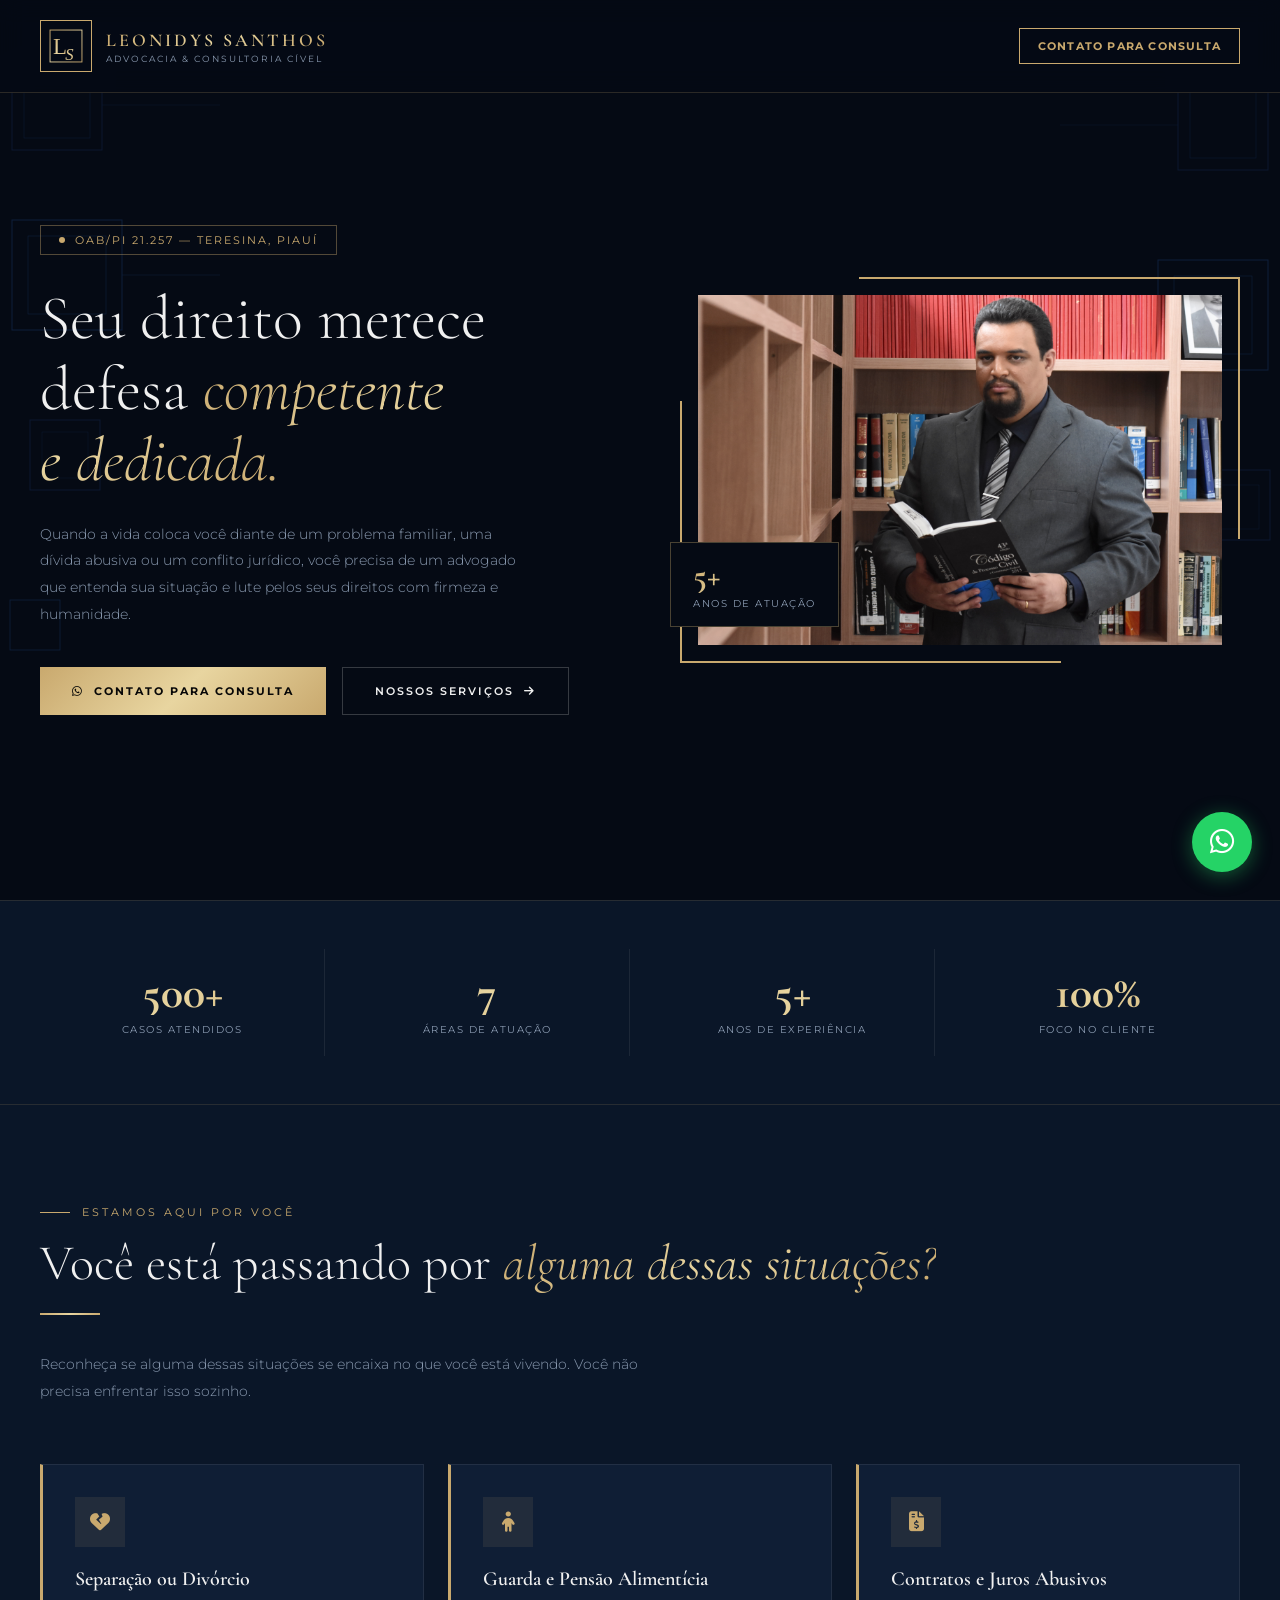
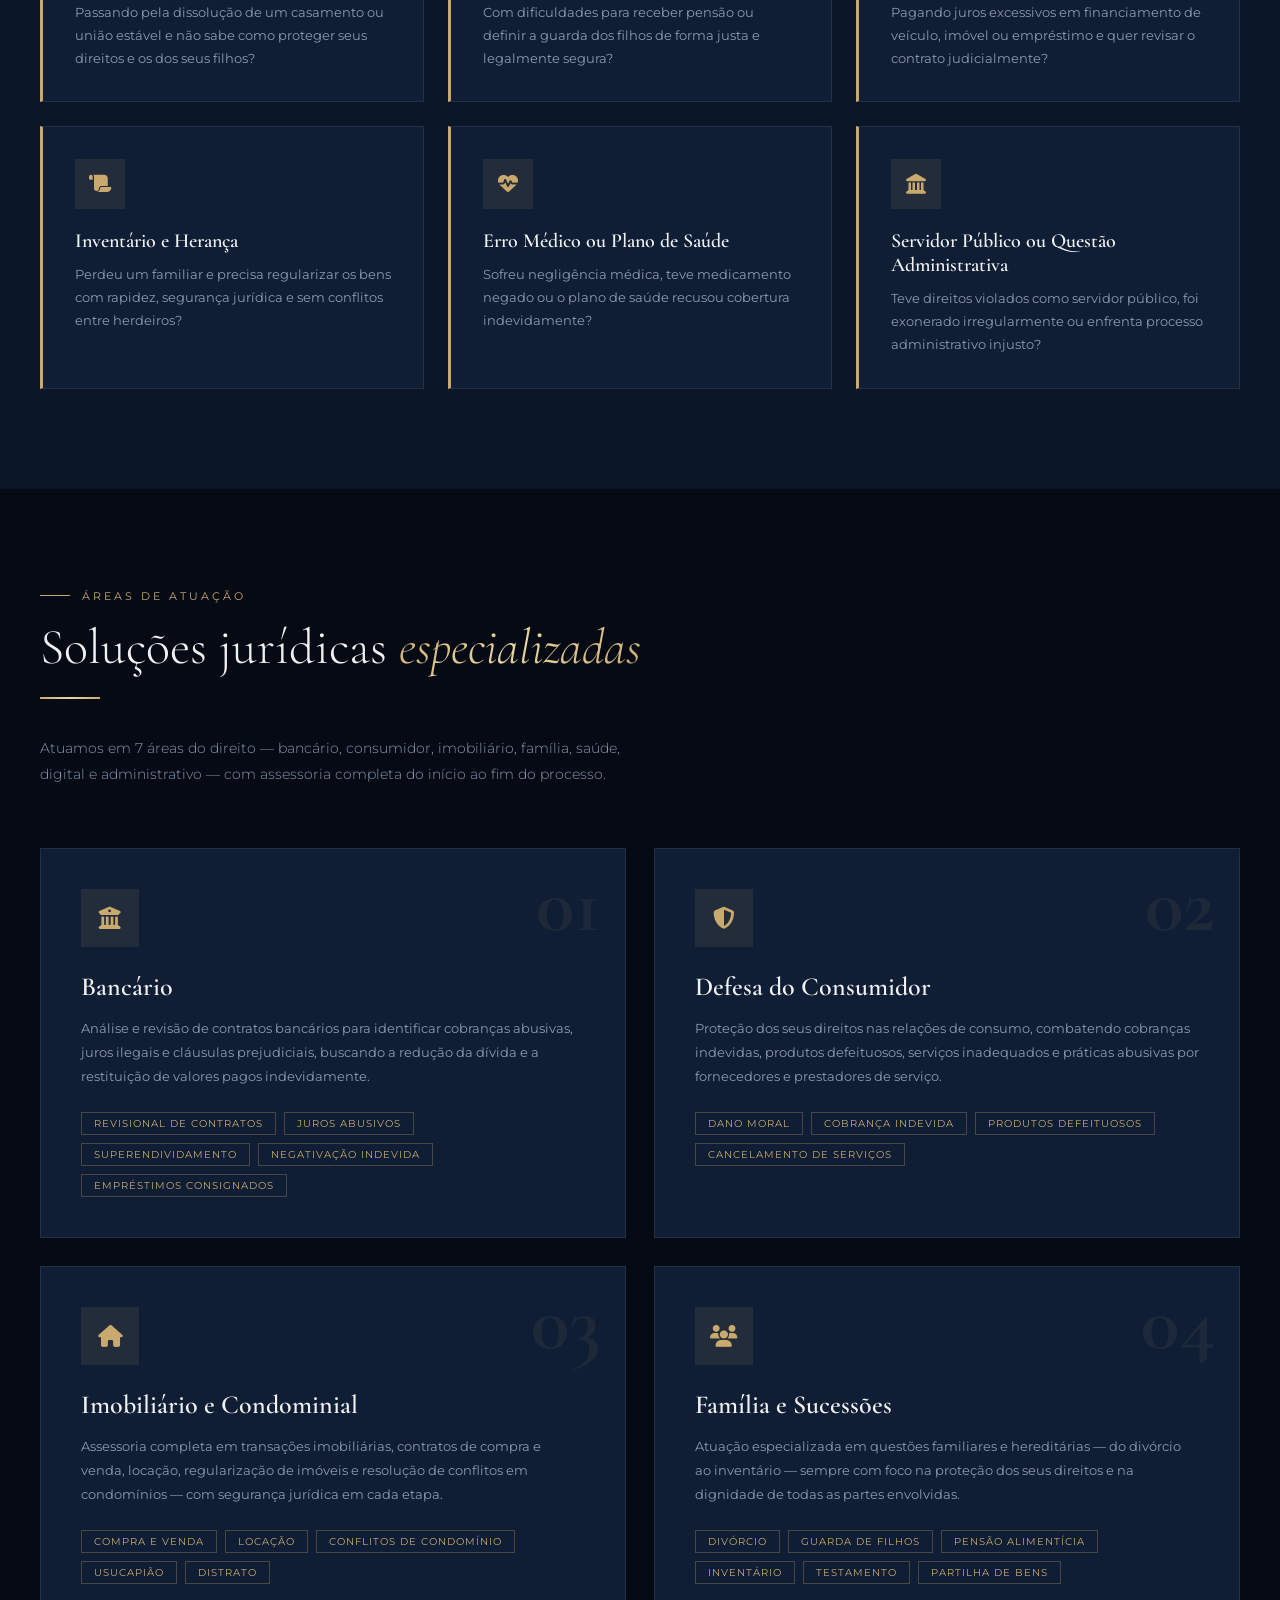
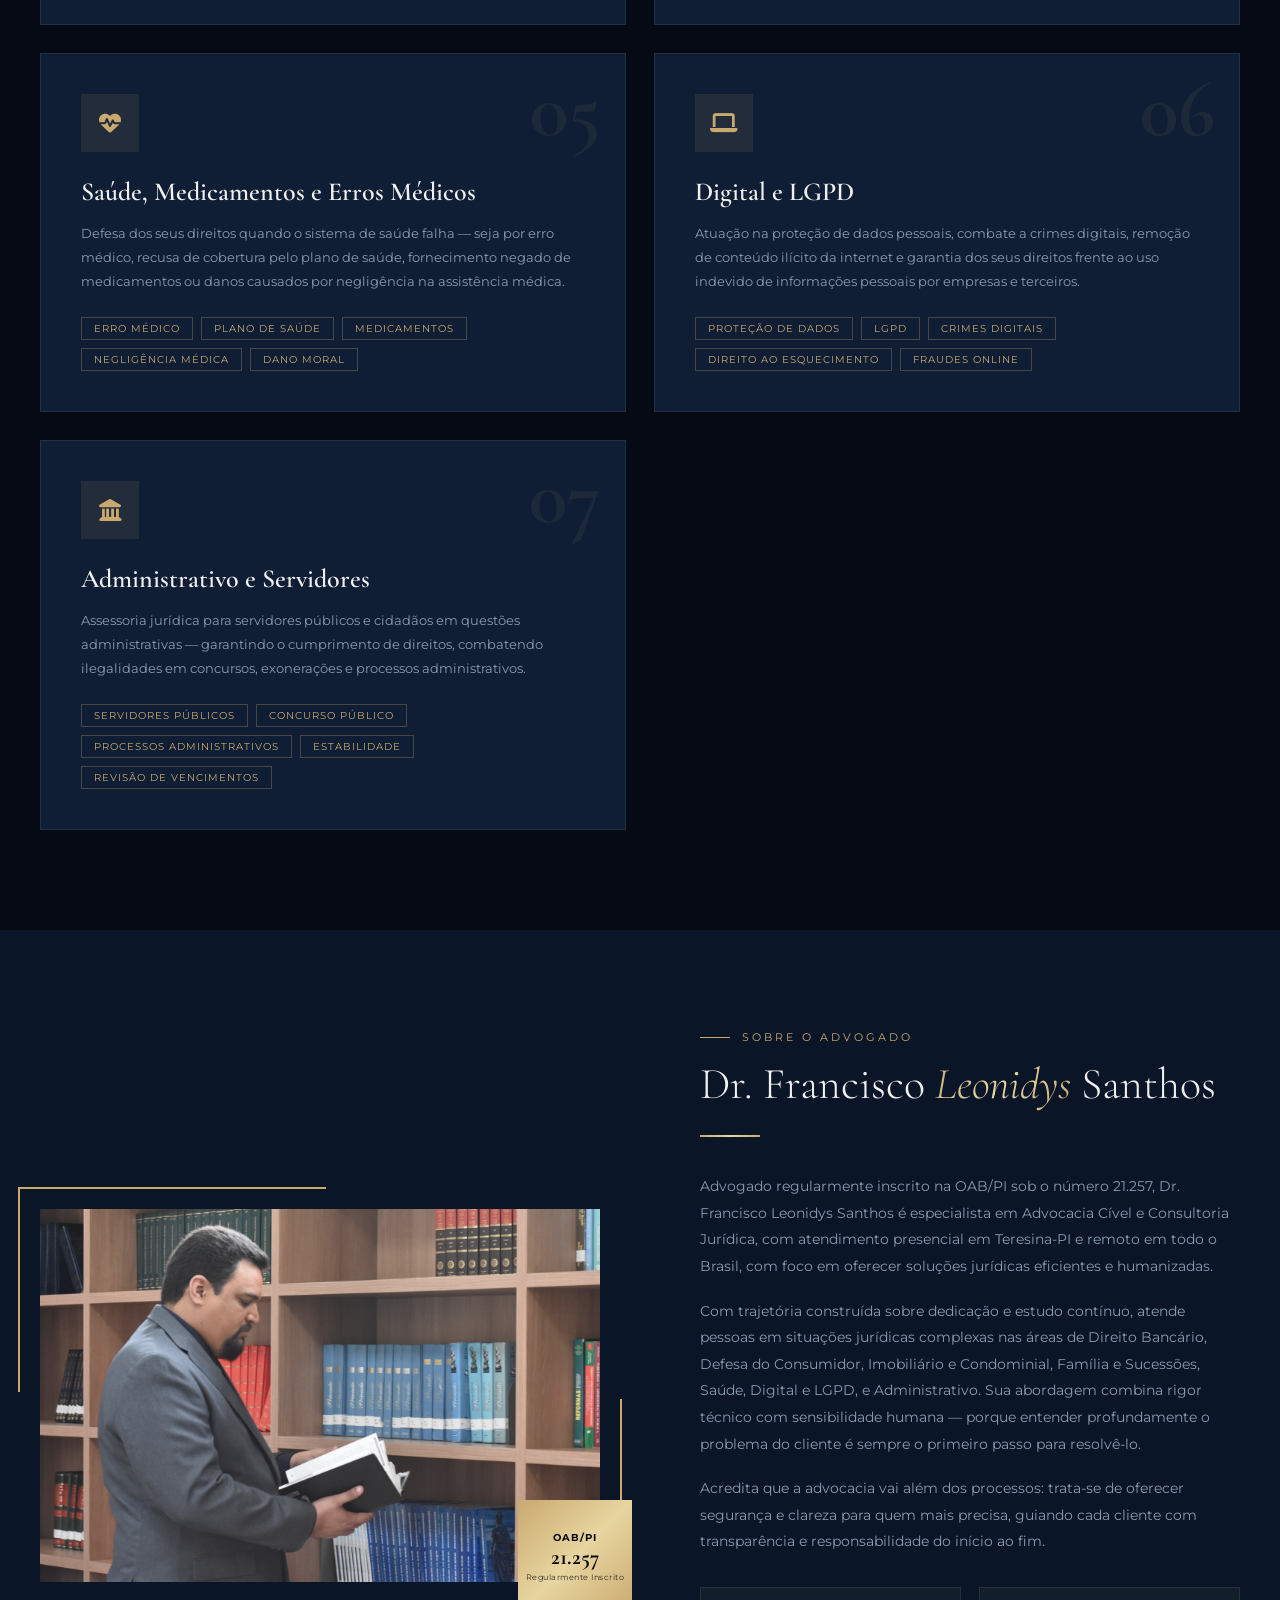
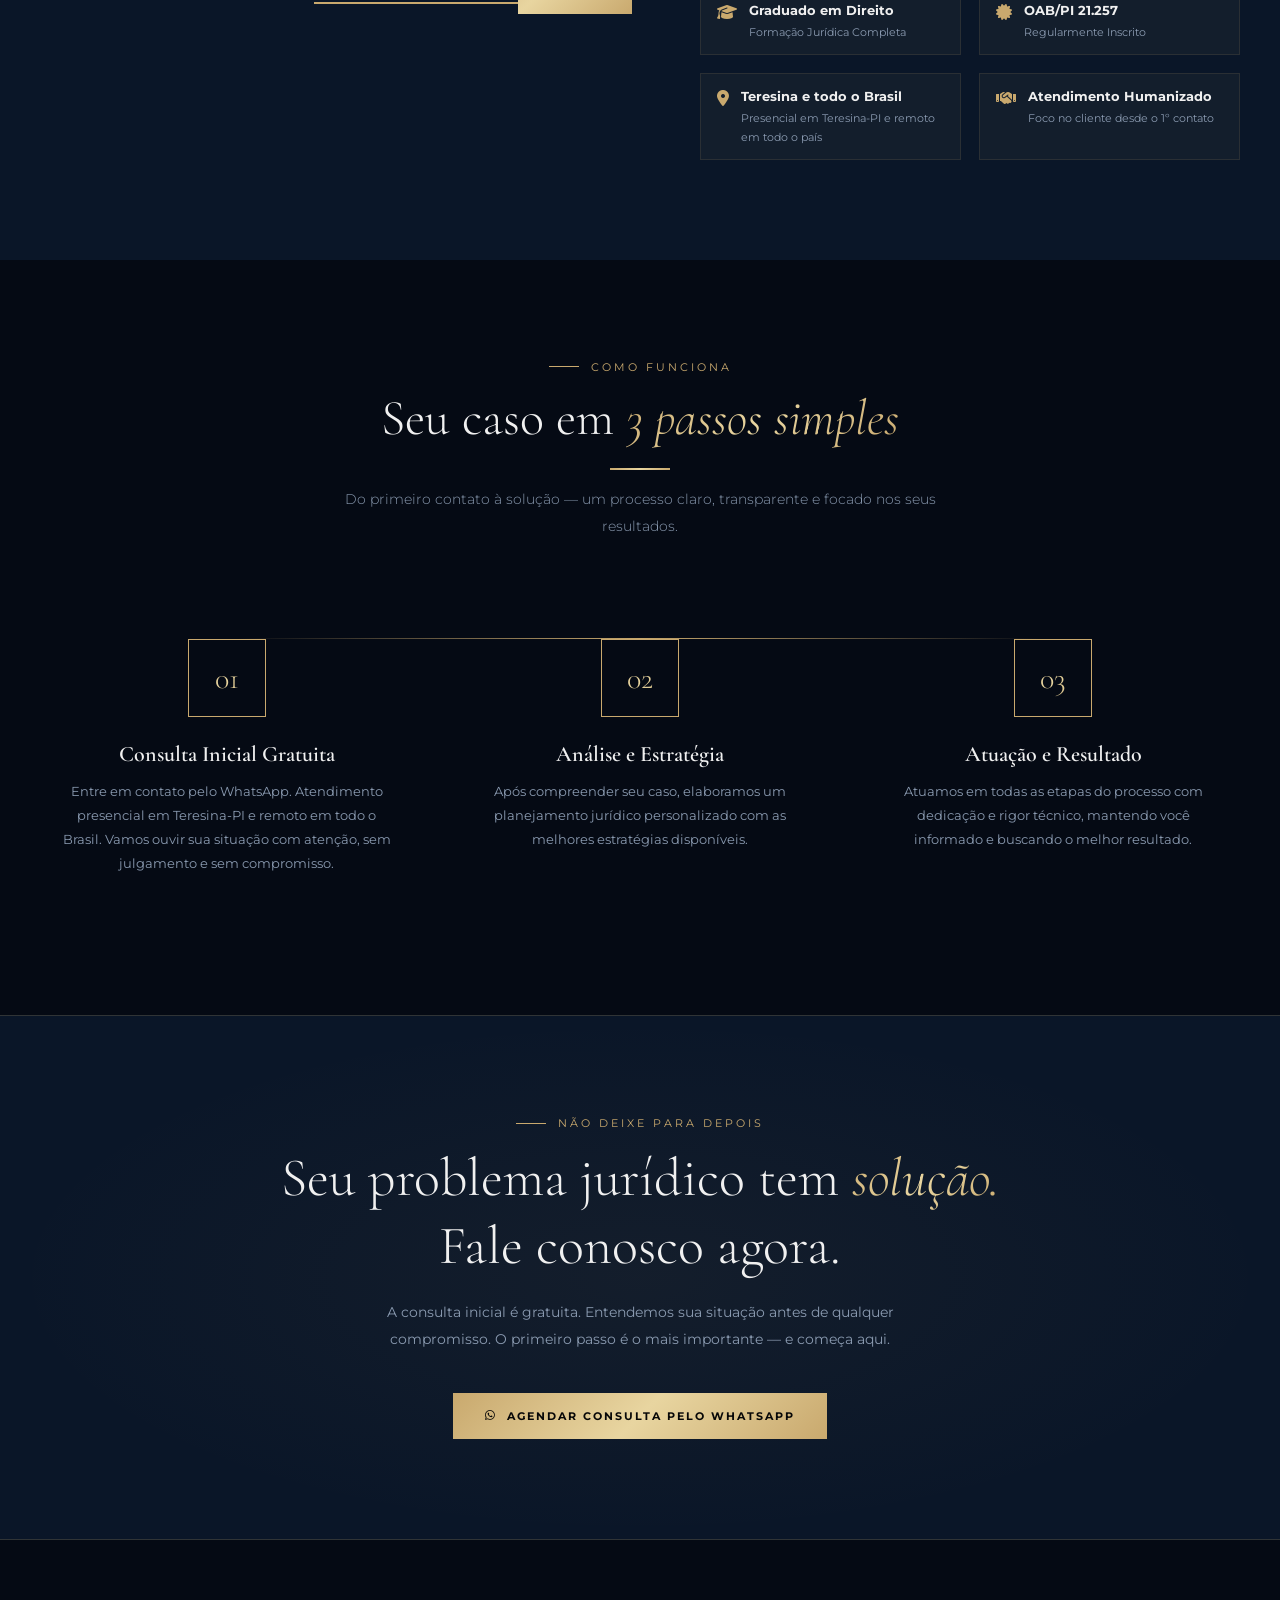
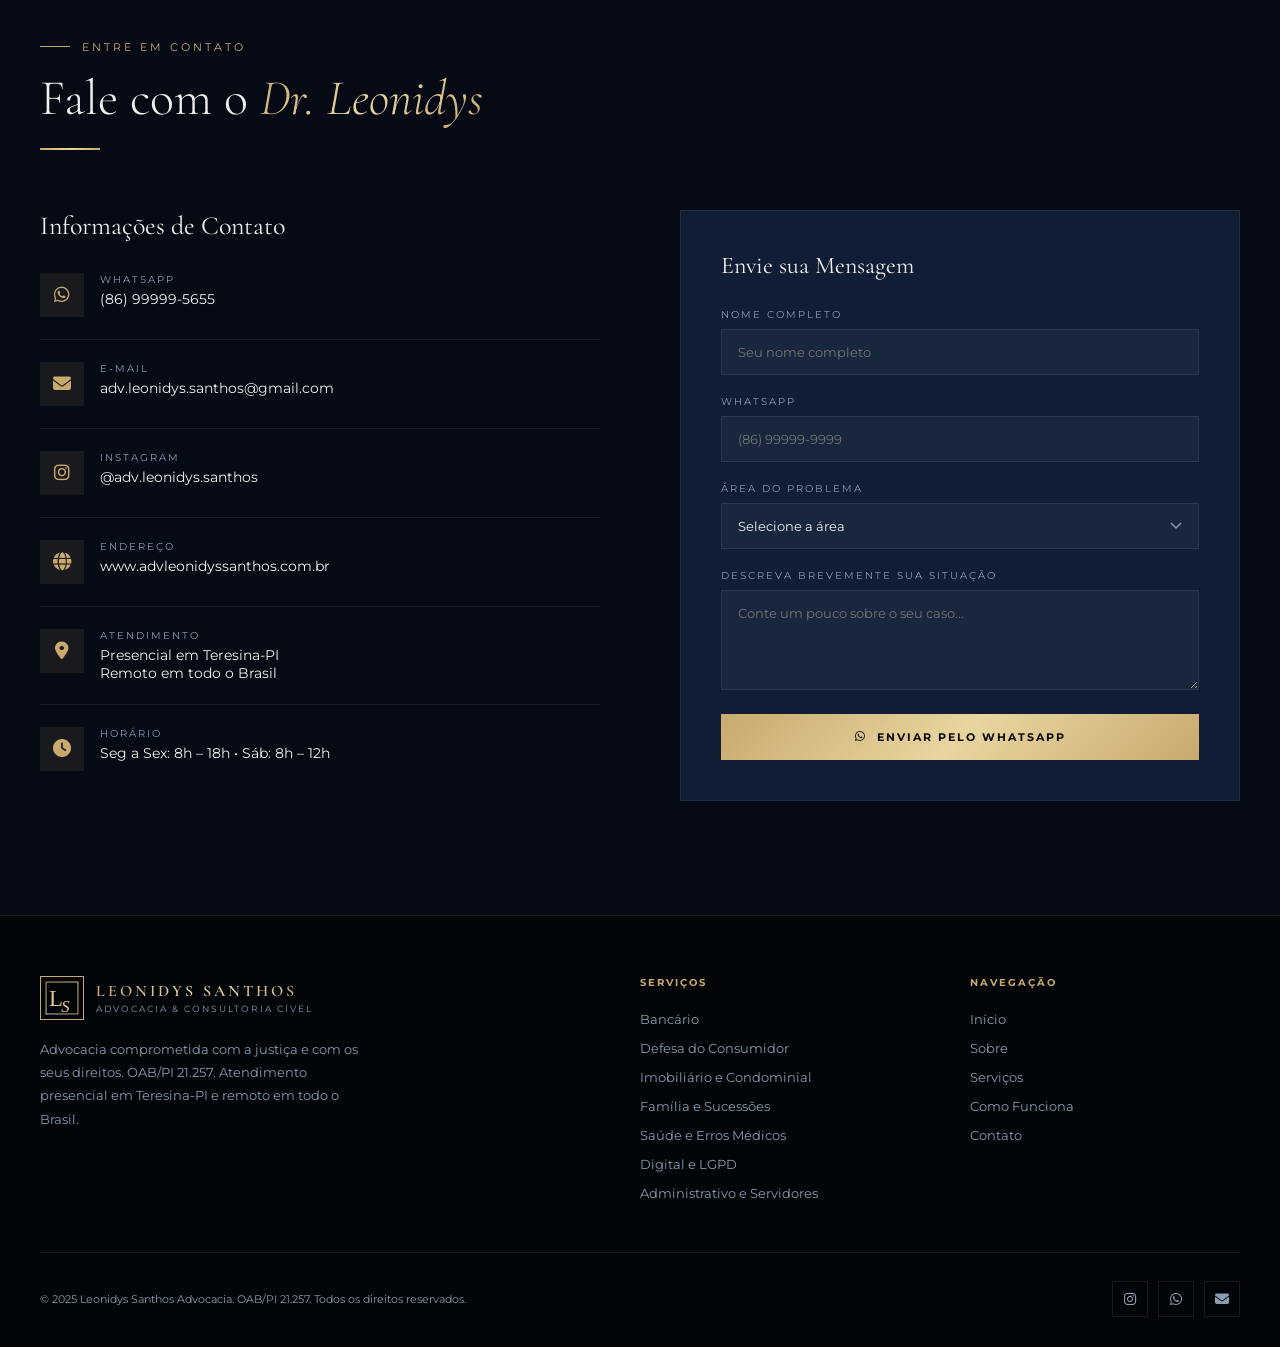
==== commit f60c44a2: "Atualiza CTA, atendimento e endereço da landing. Troca o botão da cabeça para contato para consulta," ====
--- a/index.html
+++ b/index.html
@@ -3,7 +3,7 @@
 <head>
     <meta charset="UTF-8">
     <meta name="viewport" content="width=device-width, initial-scale=1.0">
-    <meta name="description" content="Francisco Leonidys Santhos - Advocacia e Consultoria Jurídica em Teresina-PI. OAB/PI 21.257. Bancário, Defesa do Consumidor, Imobiliário e Condominial, Família e Sucessões, Saúde, Digital e LGPD, Administrativo e Servidores.">
+    <meta name="description" content="Francisco Leonidys Santhos - Advocacia e Consultoria Jurídica. OAB/PI 21.257. Atendimento presencial em Teresina-PI e remoto em todo o Brasil. Bancário, Defesa do Consumidor, Imobiliário e Condominial, Família e Sucessões, Saúde, Digital e LGPD, Administrativo e Servidores.">
     <title>Leonidys Santhos Advogado | Teresina-PI</title>
 
     <link rel="preconnect" href="https://fonts.googleapis.com">
@@ -73,10 +73,11 @@
             background: transparent;
             border: 1px solid var(--gold);
             color: var(--gold);
-            padding: 10px 26px;
+            padding: 10px 18px;
             font-family: 'Montserrat', sans-serif;
-            font-size: 11px; font-weight: 700; letter-spacing: 2px;
+            font-size: 11px; font-weight: 700; letter-spacing: 1.2px;
             text-transform: uppercase; text-decoration: none;
+            white-space: nowrap;
             transition: all 0.3s ease;
         }
         .nav-cta:hover { background: var(--gold); color: var(--bg-primary); }
@@ -517,6 +518,7 @@
         }
         @media (max-width:768px) {
             .navbar { padding:16px 20px; }
+            .nav-cta { padding:10px 12px; font-size:10px; letter-spacing:0.8px; }
             .navbar.scrolled { padding:10px 20px; }
             .logo-name { font-size:14px; }
             .logo-tagline { display:none; }
@@ -563,8 +565,8 @@
             <span class="logo-tagline">Advocacia &amp; Consultoria Cível</span>
         </div>
     </a>
-    <a href="https://wa.me/5586999995655?text=Ol%C3%A1%2C%20Dr.%20Leonidys!%20Gostaria%20de%20agendar%20uma%20consulta%20gratuita." class="nav-cta" target="_blank" rel="noopener">
-        Consulta Gratuita
+    <a href="https://wa.me/5586999995655?text=Ol%C3%A1%2C%20Dr.%20Leonidys!%20Gostaria%20de%20entrar%20em%20contato%20para%20uma%20consulta." class="nav-cta" target="_blank" rel="noopener">
+        Contato para Consulta
     </a>
 </nav>
 
@@ -602,8 +604,8 @@
                 Quando a vida coloca você diante de um problema familiar, uma dívida abusiva ou um conflito jurídico, você precisa de um advogado que entenda sua situação e lute pelos seus direitos com firmeza e humanidade.
             </p>
             <div class="hero-ctas">
-                <a href="https://wa.me/5586999995655?text=Ol%C3%A1%2C%20Dr.%20Leonidys!%20Gostaria%20de%20agendar%20uma%20consulta%20gratuita." class="btn-primary" target="_blank" rel="noopener">
-                    <i class="fab fa-whatsapp"></i> Consulta Gratuita
+                <a href="https://wa.me/5586999995655?text=Ol%C3%A1%2C%20Dr.%20Leonidys!%20Gostaria%20de%20entrar%20em%20contato%20para%20uma%20consulta." class="btn-primary" target="_blank" rel="noopener">
+                    <i class="fab fa-whatsapp"></i> Contato para Consulta
                 </a>
                 <a href="#servicos" class="btn-secondary">
                     Nossos Serviços <i class="fas fa-arrow-right"></i>
@@ -823,7 +825,7 @@
                 <h2>Dr. Francisco <em>Leonidys</em> Santhos</h2>
                 <div class="gold-divider"></div>
                 <p>
-                    Advogado regularmente inscrito na OAB/PI sob o número 21.257, Dr. Francisco Leonidys Santhos é especialista em Advocacia Cível e Consultoria Jurídica, atuando em Teresina-PI com foco em oferecer soluções jurídicas eficientes e humanizadas.
+                    Advogado regularmente inscrito na OAB/PI sob o número 21.257, Dr. Francisco Leonidys Santhos é especialista em Advocacia Cível e Consultoria Jurídica, com atendimento presencial em Teresina-PI e remoto em todo o Brasil, com foco em oferecer soluções jurídicas eficientes e humanizadas.
                 </p>
                 <p>
                     Com trajetória construída sobre dedicação e estudo contínuo, atende pessoas em situações jurídicas complexas nas áreas de Direito Bancário, Defesa do Consumidor, Imobiliário e Condominial, Família e Sucessões, Saúde, Digital e LGPD, e Administrativo. Sua abordagem combina rigor técnico com sensibilidade humana — porque entender profundamente o problema do cliente é sempre o primeiro passo para resolvê-lo.
@@ -850,8 +852,8 @@
                     <div class="cred">
                         <i class="fas fa-map-marker-alt"></i>
                         <div class="cred-txt">
-                            <strong>Teresina &ndash; Piauí</strong>
-                            <span>Presencial e Online</span>
+                            <strong>Teresina e todo o Brasil</strong>
+                            <span>Presencial em Teresina-PI e remoto em todo o país</span>
                         </div>
                     </div>
                     <div class="cred">
@@ -881,7 +883,7 @@
             <div class="process-step fade-in">
                 <div class="proc-num">01</div>
                 <h3>Consulta Inicial Gratuita</h3>
-                <p>Entre em contato pelo WhatsApp ou pessoalmente. Vamos ouvir sua situação com atenção, sem julgamento e sem compromisso.</p>
+                <p>Entre em contato pelo WhatsApp. Atendimento presencial em Teresina-PI e remoto em todo o Brasil. Vamos ouvir sua situação com atenção, sem julgamento e sem compromisso.</p>
             </div>
             <div class="process-step fade-in">
                 <div class="proc-num">02</div>
@@ -945,10 +947,18 @@
                 </div>
 
                 <div class="contact-item">
+                    <div class="ci-icon"><i class="fas fa-globe"></i></div>
+                    <div>
+                        <div class="ci-label">Endereço</div>
+                        <a href="https://www.advleonidyssanthos.com.br" class="ci-value" target="_blank" rel="noopener">www.advleonidyssanthos.com.br</a>
+                    </div>
+                </div>
+
+                <div class="contact-item">
                     <div class="ci-icon"><i class="fas fa-map-marker-alt"></i></div>
                     <div>
-                        <div class="ci-label">Endereço</div>
-                        <span class="ci-value">Rua Padre Marcos, 1748 &mdash; Bairro Matinha<br>Teresina-PI &bull; CEP 64002-020</span>
+                        <div class="ci-label">Atendimento</div>
+                        <span class="ci-value">Presencial em Teresina-PI<br>Remoto em todo o Brasil</span>
                     </div>
                 </div>
 
@@ -1023,7 +1033,7 @@
                     <span class="logo-tagline">Advocacia &amp; Consultoria Cível</span>
                 </div>
             </div>
-            <p>Advocacia comprometida com a justiça e com os seus direitos. OAB/PI 21.257. Atendemos em Teresina-PI e região com excelência e humanidade.</p>
+            <p>Advocacia comprometida com a justiça e com os seus direitos. OAB/PI 21.257. Atendimento presencial em Teresina-PI e remoto em todo o Brasil.</p>
         </div>
 
         <div class="footer-col">
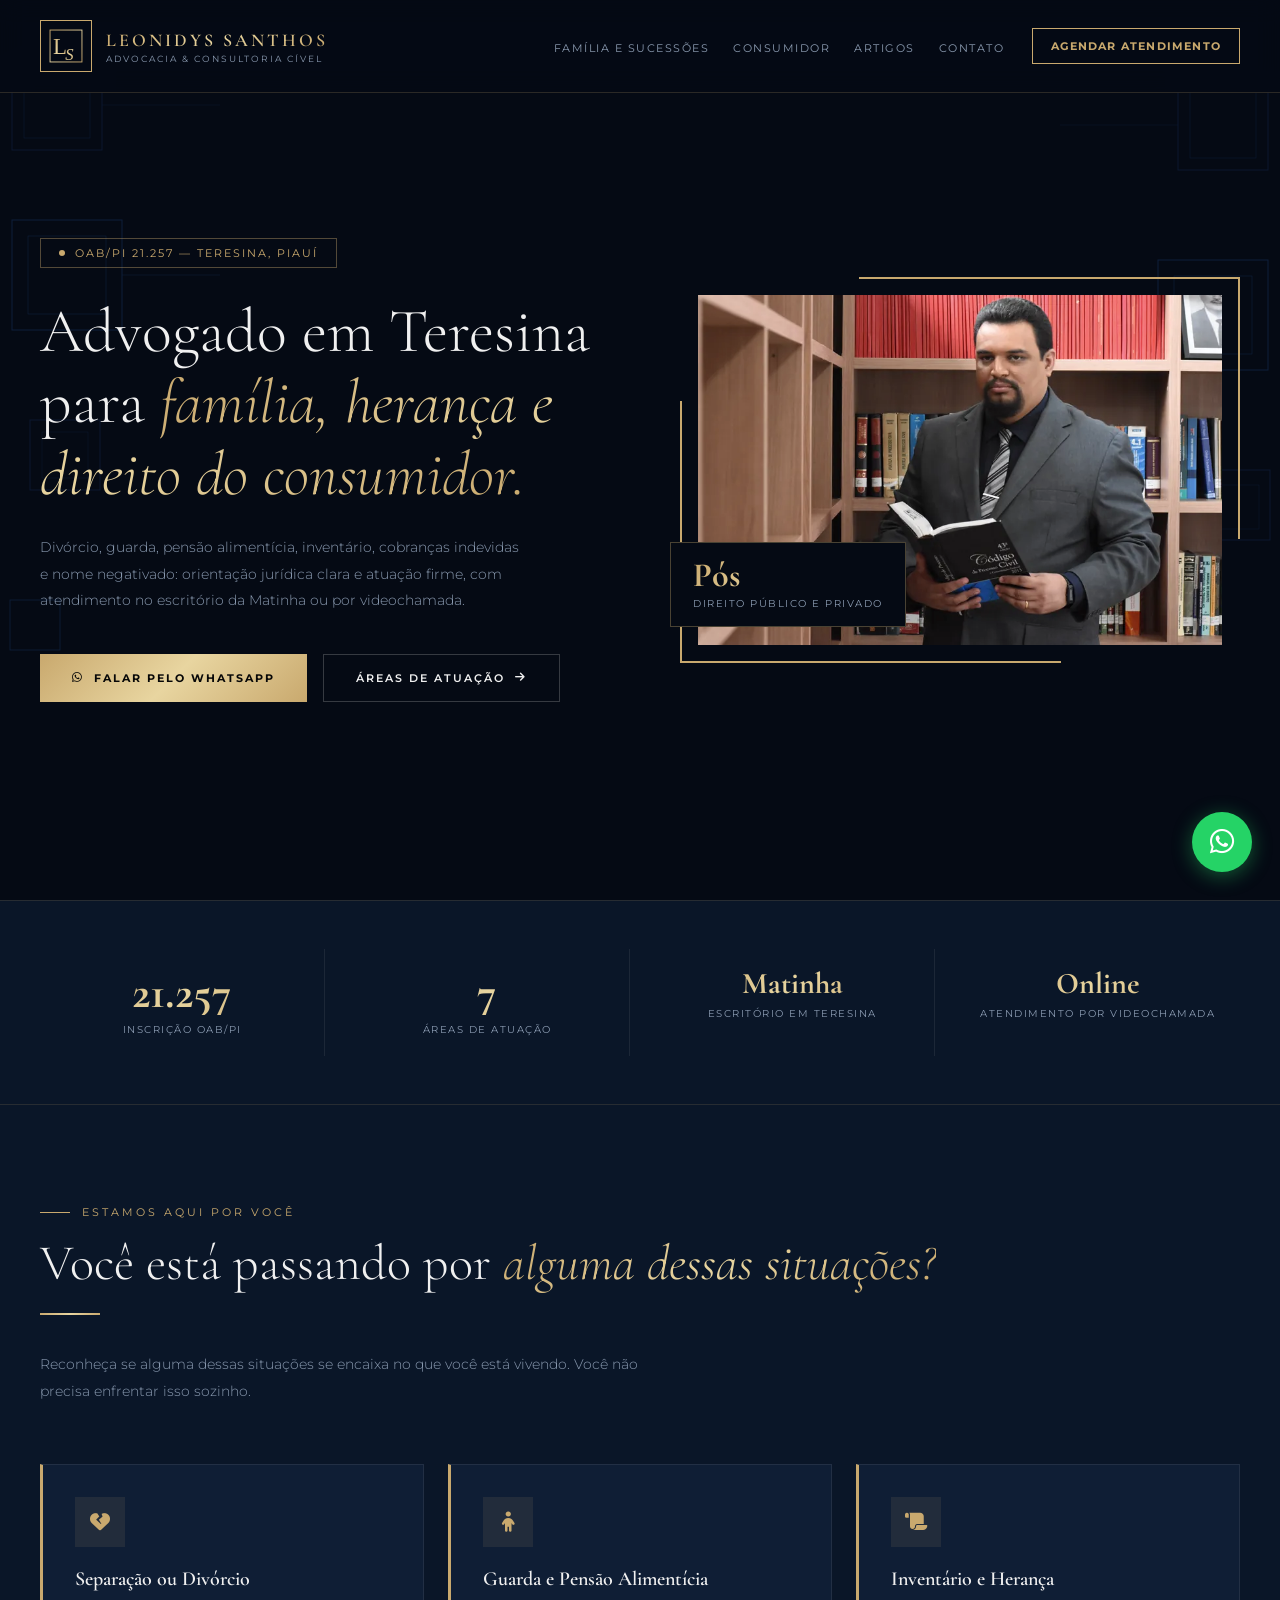
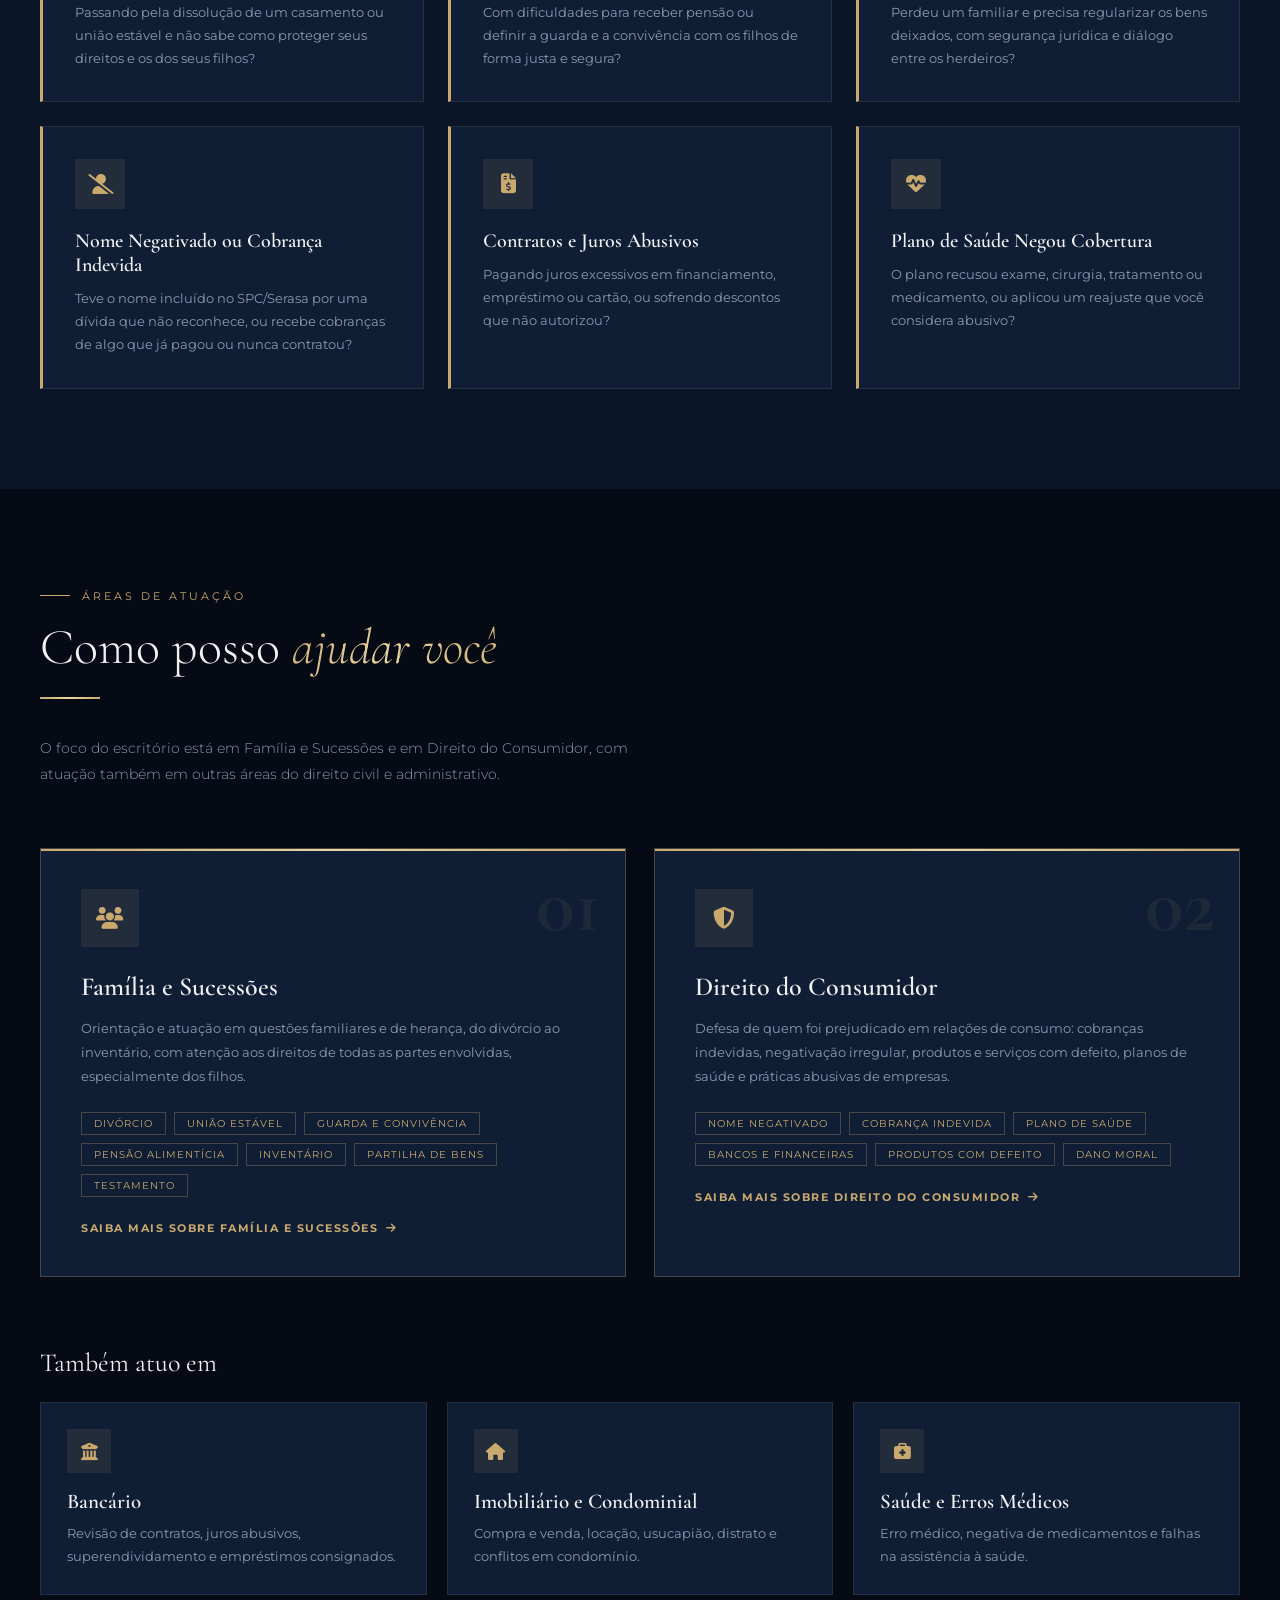
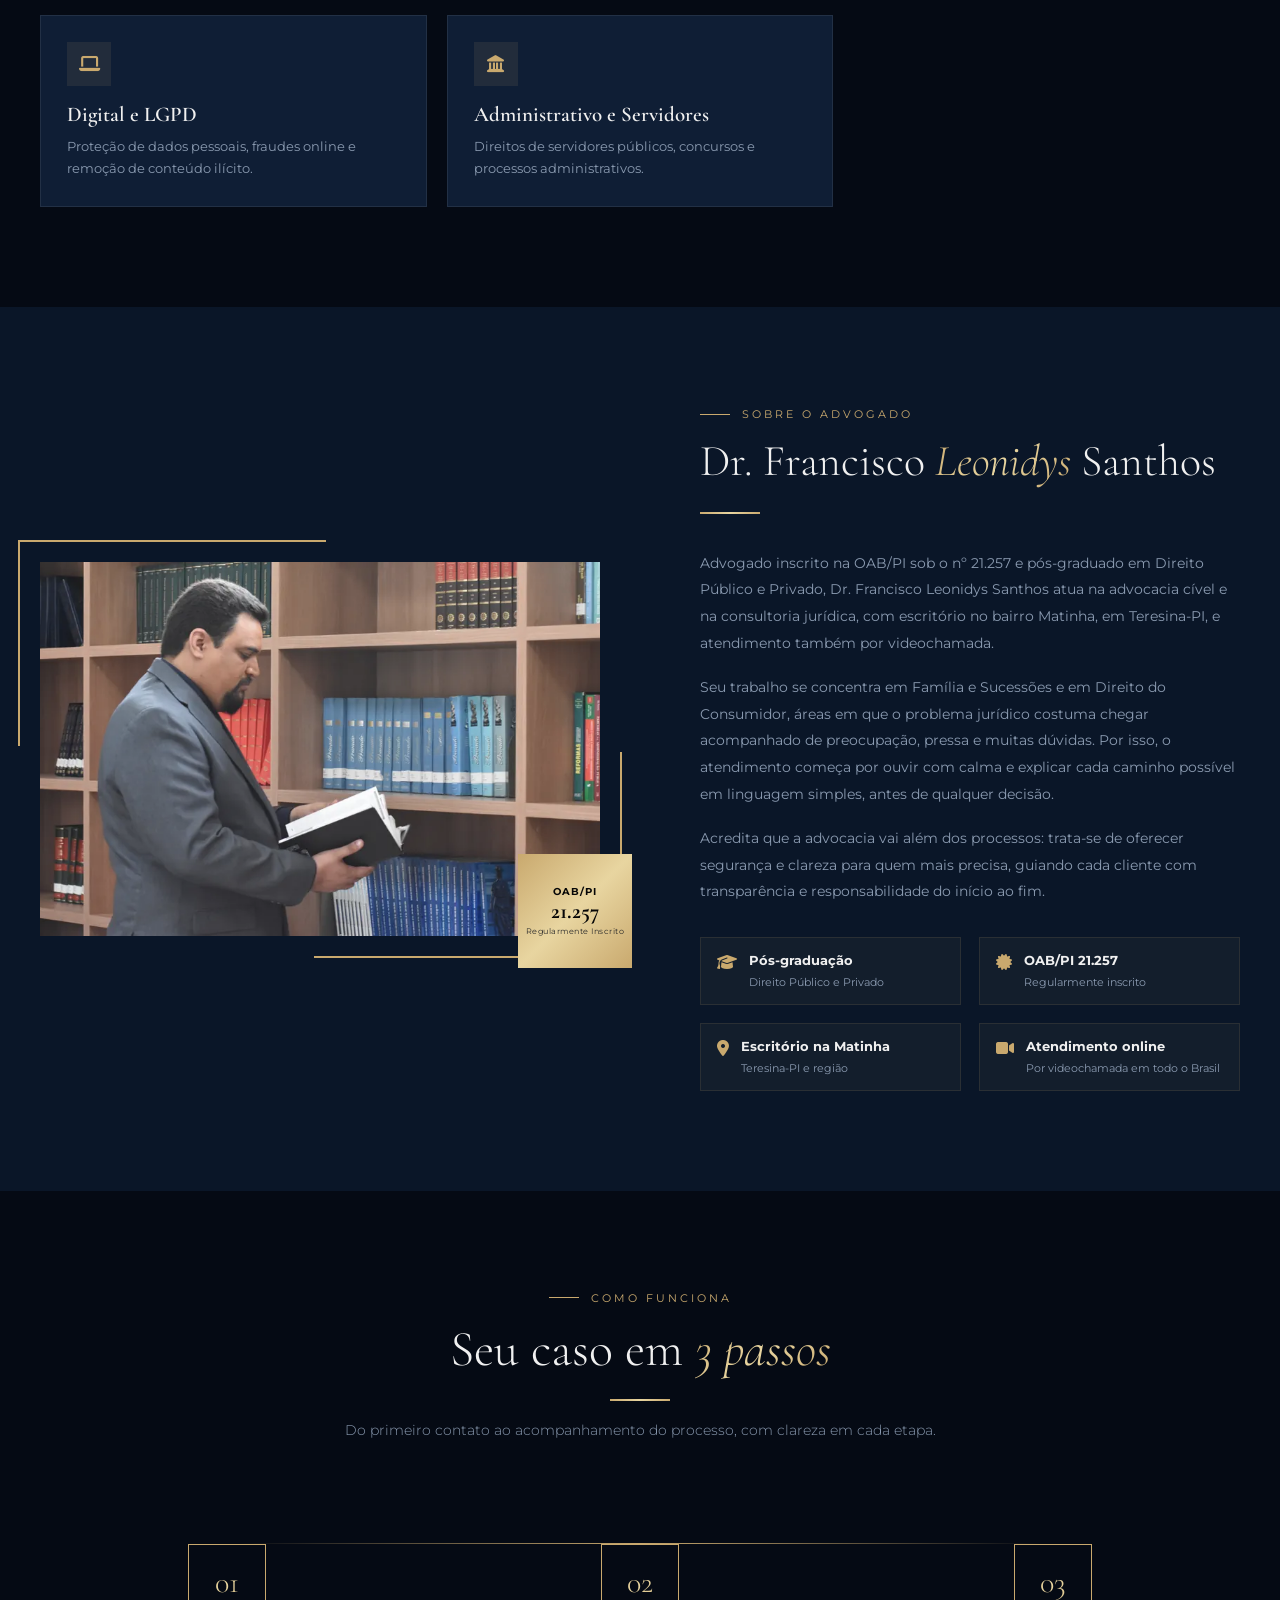
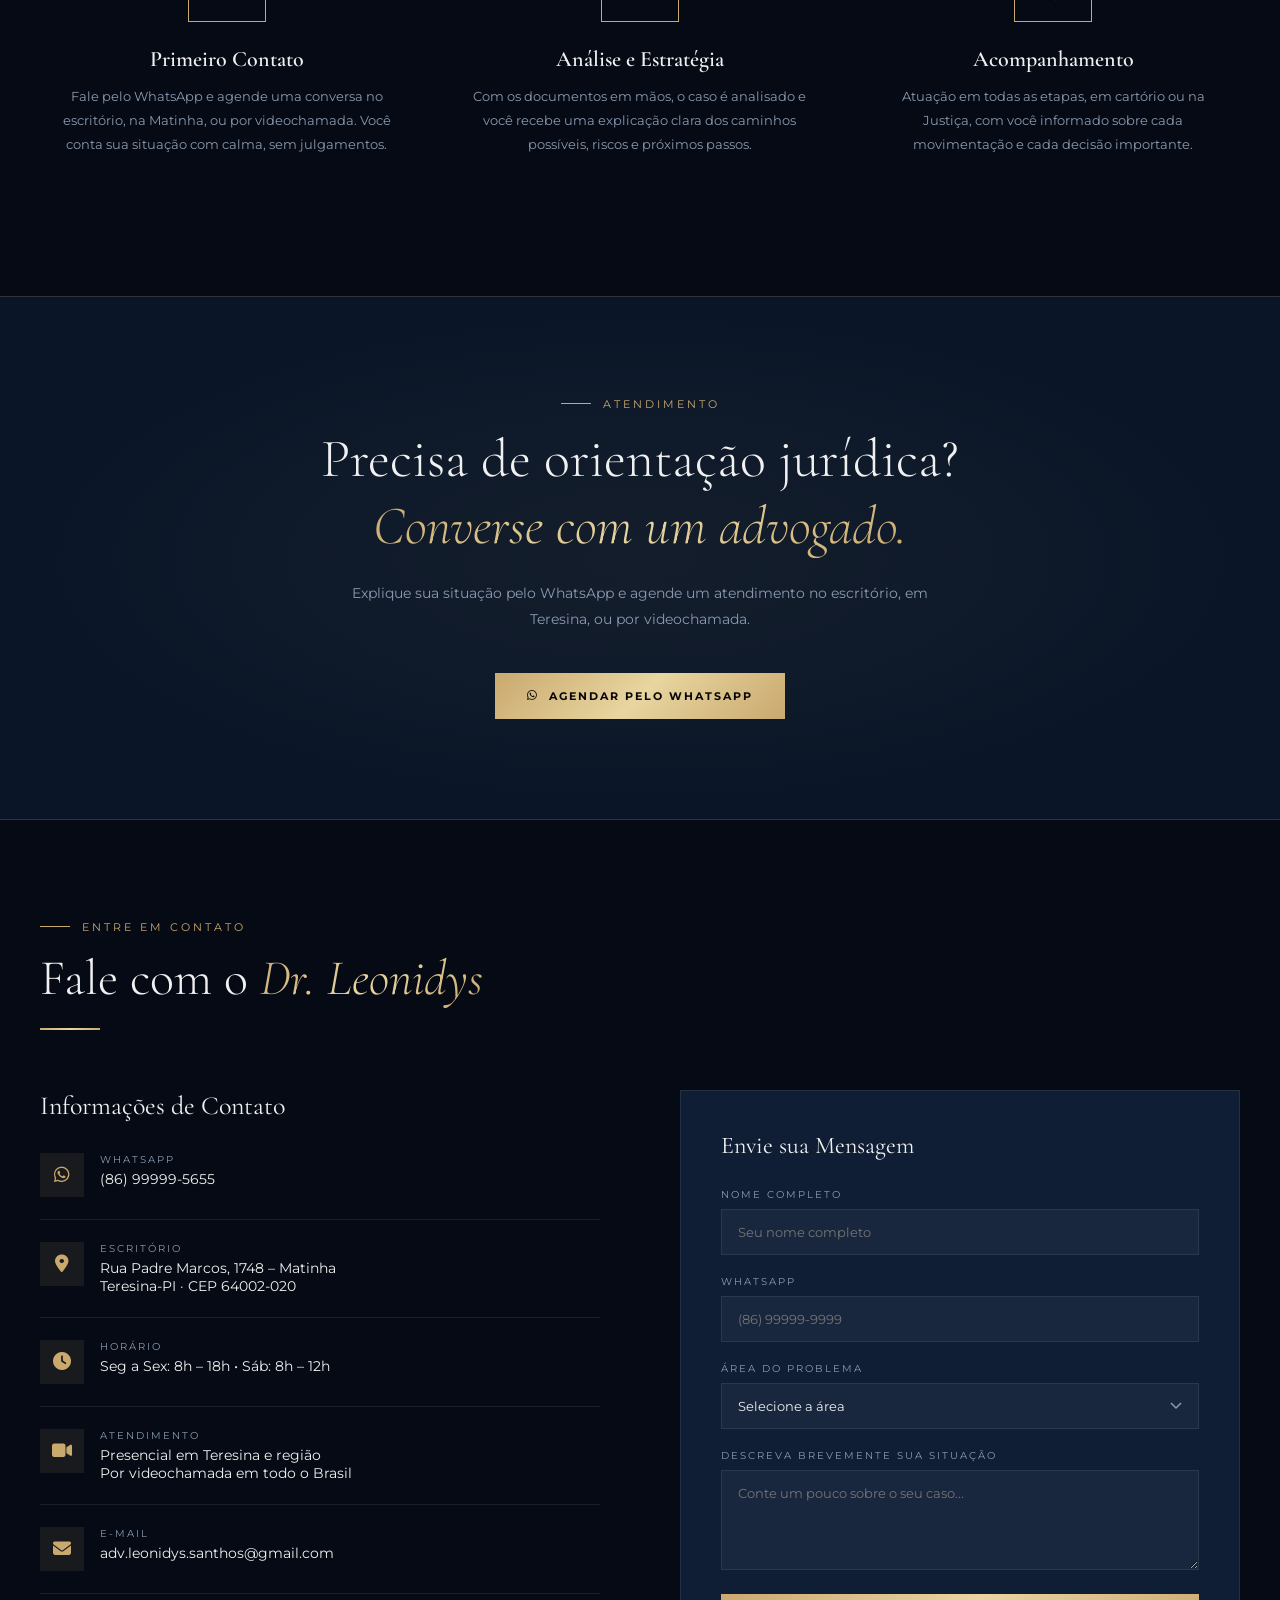
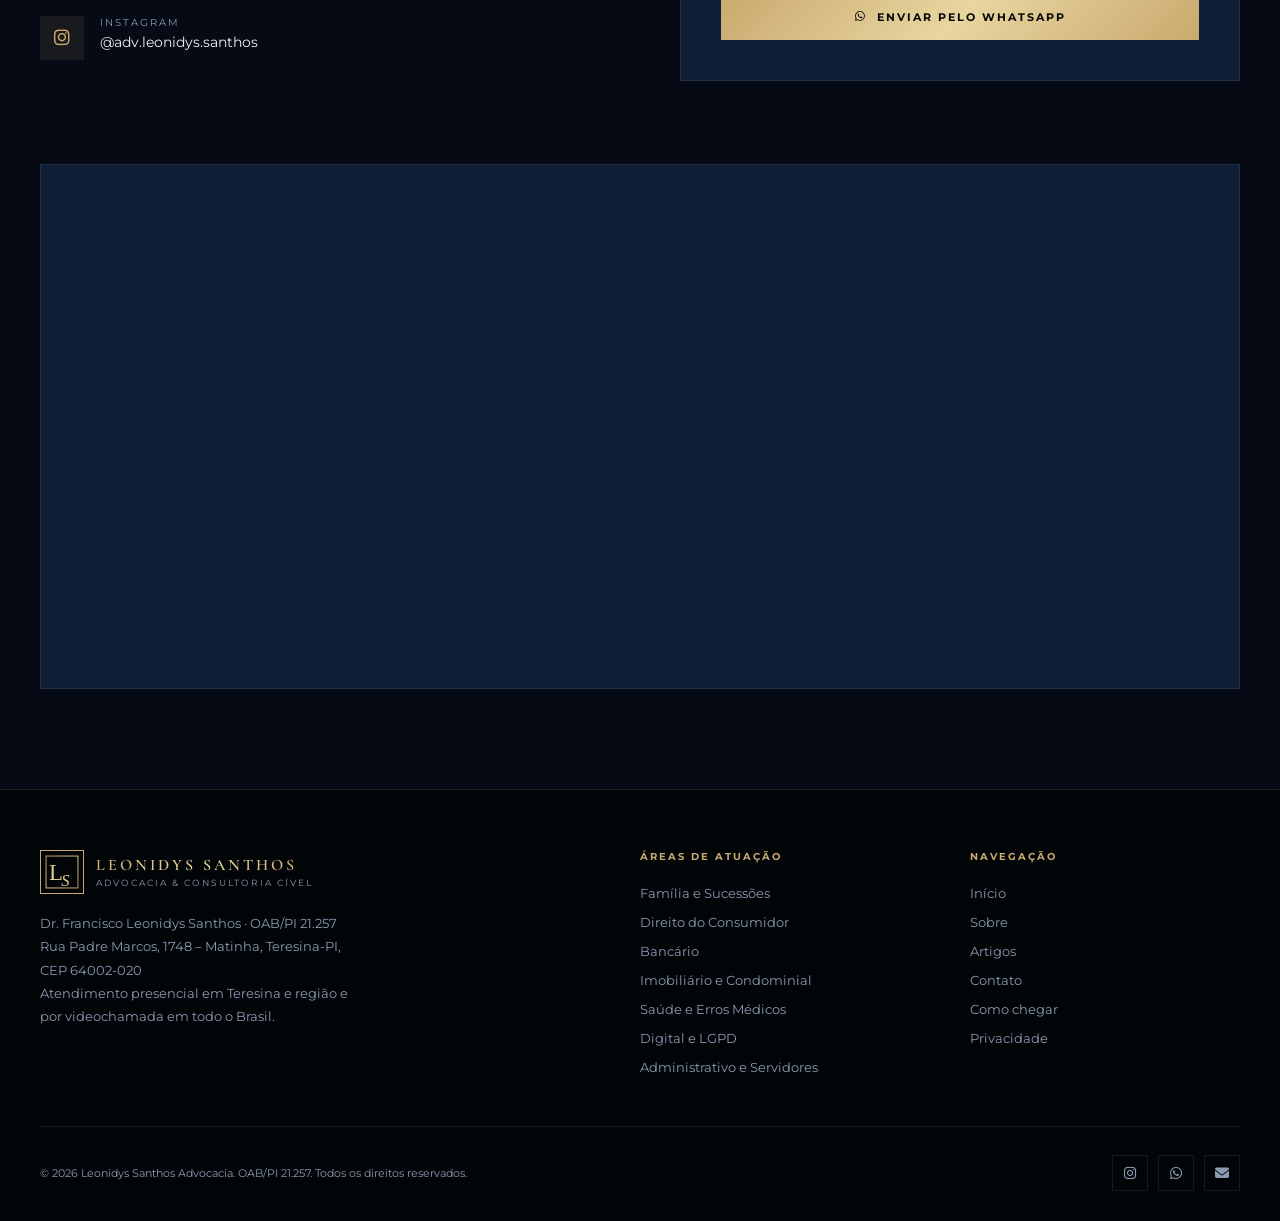
==== commit 999ffa49: "Upgrade de captação: SEO local, páginas por área, artigos e velocidade - Fotos convertidas para WebP" ====
--- a/index.html
+++ b/index.html
@@ -3,551 +3,43 @@
 <head>
     <meta charset="UTF-8">
     <meta name="viewport" content="width=device-width, initial-scale=1.0">
-    <meta name="description" content="Francisco Leonidys Santhos - Advocacia e Consultoria Jurídica. OAB/PI 21.257. Atendimento presencial em Teresina-PI e remoto em todo o Brasil. Bancário, Defesa do Consumidor, Imobiliário e Condominial, Família e Sucessões, Saúde, Digital e LGPD, Administrativo e Servidores.">
-    <title>Leonidys Santhos Advogado | Teresina-PI</title>
-
+    <title>Advogado em Teresina-PI | Família, Sucessões e Consumidor | Leonidys Santhos</title>
+    <meta name="description" content="Dr. Francisco Leonidys Santhos, advogado em Teresina-PI (OAB/PI 21.257). Divórcio, guarda, pensão, inventário, nome negativado e cobranças indevidas. Escritório na Matinha e atendimento por videochamada.">
+    <meta name="robots" content="index, follow">
+    <link rel="canonical" href="https://advleonidyssanthos.com.br/">
+    <meta name="theme-color" content="#050a14">
+
+    <meta property="og:locale" content="pt_BR">
+    <meta property="og:type" content="website">
+    <meta property="og:site_name" content="Leonidys Santhos Advocacia">
+    <meta property="og:title" content="Advogado em Teresina-PI | Família, Sucessões e Consumidor | Leonidys Santhos">
+    <meta property="og:description" content="Dr. Francisco Leonidys Santhos, advogado em Teresina-PI (OAB/PI 21.257). Divórcio, guarda, pensão, inventário, nome negativado e cobranças indevidas. Escritório na Matinha e atendimento por videochamada.">
+    <meta property="og:url" content="https://advleonidyssanthos.com.br/">
+    <meta property="og:image" content="https://advleonidyssanthos.com.br/img/og-leonidys-santhos.jpg">
+    <meta property="og:image:width" content="1200">
+    <meta property="og:image:height" content="630">
+    <meta property="og:image:alt" content="Dr. Francisco Leonidys Santhos, advogado em Teresina-PI">
+    <meta name="twitter:card" content="summary_large_image">
+
+    <link rel="icon" href="/favicon.ico" sizes="any">
+    <link rel="icon" href="/favicon.svg" type="image/svg+xml">
+    <link rel="apple-touch-icon" href="/apple-touch-icon.png">
+    <link rel="preload" as="image" href="/img/dr-leonidys-santhos-advogado-teresina-1200.webp" imagesrcset="/img/dr-leonidys-santhos-advogado-teresina-800.webp 800w, /img/dr-leonidys-santhos-advogado-teresina-1200.webp 1200w" imagesizes="(max-width: 1024px) 100vw, 560px" fetchpriority="high">
     <link rel="preconnect" href="https://fonts.googleapis.com">
     <link rel="preconnect" href="https://fonts.gstatic.com" crossorigin>
     <link href="https://fonts.googleapis.com/css2?family=Cormorant+Garamond:ital,wght@0,300;0,400;0,600;0,700;1,300;1,400&family=Montserrat:wght@300;400;500;600;700&display=swap" rel="stylesheet">
     <link rel="stylesheet" href="https://cdnjs.cloudflare.com/ajax/libs/font-awesome/6.5.0/css/all.min.css">
-
-    <style>
-        :root {
-            --bg-primary: #050a14;
-            --bg-secondary: #0a1628;
-            --bg-card: #0f1e35;
-            --gold: #c9a96e;
-            --gold-light: #e8d5a0;
-            --gold-gradient: linear-gradient(135deg, #c9a96e, #e8d5a0, #c9a96e);
-            --silver: #c8c8c8;
-            --blue-accent: #1e4080;
-            --blue-light: #2a5cad;
-            --text-primary: #f0f0f0;
-            --text-muted: #8a9ab0;
-            --border: rgba(200,200,200,0.1);
-        }
-
-        *, *::before, *::after { margin: 0; padding: 0; box-sizing: border-box; }
-        html { scroll-behavior: smooth; }
-
-        body {
-            font-family: 'Montserrat', sans-serif;
-            background-color: var(--bg-primary);
-            color: var(--text-primary);
-            overflow-x: hidden;
-        }
-
-        /* ── NAVBAR ── */
-        .navbar {
-            position: fixed;
-            top: 0; width: 100%; z-index: 1000;
-            padding: 20px 40px;
-            display: flex;
-            justify-content: space-between;
-            align-items: center;
-            background: rgba(5,10,20,0.85);
-            backdrop-filter: blur(12px);
-            border-bottom: 1px solid rgba(201,169,110,0.2);
-            transition: padding 0.3s ease, background 0.3s ease;
-        }
-        .navbar.scrolled { padding: 12px 40px; background: rgba(5,10,20,0.98); }
-
-        .logo { display: flex; align-items: center; gap: 14px; text-decoration: none; }
-        .logo-monogram {
-            width: 52px; height: 52px;
-            border: 1.5px solid var(--gold);
-            display: flex; align-items: center; justify-content: center;
-            flex-shrink: 0;
-        }
-        .logo-monogram svg { width: 38px; height: 38px; }
-        .logo-text { display: flex; flex-direction: column; }
-        .logo-name {
-            font-family: 'Cormorant Garamond', serif;
-            font-size: 18px; font-weight: 600; letter-spacing: 3px;
-            background: var(--gold-gradient);
-            -webkit-background-clip: text; -webkit-text-fill-color: transparent; background-clip: text;
-        }
-        .logo-tagline { font-size: 9px; letter-spacing: 2px; color: var(--text-muted); text-transform: uppercase; margin-top: 2px; }
-
-        .nav-cta {
-            background: transparent;
-            border: 1px solid var(--gold);
-            color: var(--gold);
-            padding: 10px 18px;
-            font-family: 'Montserrat', sans-serif;
-            font-size: 11px; font-weight: 700; letter-spacing: 1.2px;
-            text-transform: uppercase; text-decoration: none;
-            white-space: nowrap;
-            transition: all 0.3s ease;
-        }
-        .nav-cta:hover { background: var(--gold); color: var(--bg-primary); }
-
-        /* ── HERO ── */
-        .hero {
-            min-height: 100vh;
-            display: flex; align-items: center;
-            padding: 130px 40px 90px;
-            position: relative; overflow: hidden;
-        }
-
-        .geo-svg {
-            position: absolute; top: 0; bottom: 0;
-            width: 220px; opacity: 0.25; pointer-events: none;
-        }
-        .geo-svg.left { left: 0; }
-        .geo-svg.right { right: 0; }
-
-        .hero-content {
-            position: relative; z-index: 2;
-            max-width: 1200px; margin: 0 auto; width: 100%;
-            display: grid; grid-template-columns: 1fr 1fr;
-            gap: 80px; align-items: center;
-        }
-
-        .hero-badge {
-            display: inline-flex; align-items: center; gap: 10px;
-            border: 1px solid rgba(201,169,110,0.4);
-            padding: 7px 18px; margin-bottom: 28px;
-            font-size: 11px; letter-spacing: 2px; color: var(--gold);
-            text-transform: uppercase;
-        }
-        .hero-badge::before { content:''; width:6px; height:6px; background:var(--gold); border-radius:50%; }
-
-        .hero-title {
-            font-family: 'Cormorant Garamond', serif;
-            font-size: clamp(36px,5vw,62px); font-weight: 300; line-height: 1.15;
-            margin-bottom: 24px;
-        }
-        .hero-title em {
-            font-style: italic;
-            background: var(--gold-gradient);
-            -webkit-background-clip: text; -webkit-text-fill-color: transparent; background-clip: text;
-        }
-
-        .hero-sub {
-            font-size: 14px; font-weight: 300; line-height: 1.9;
-            color: var(--text-muted); max-width: 480px; margin-bottom: 40px;
-        }
-
-        .hero-ctas { display: flex; gap: 16px; flex-wrap: wrap; }
-
-        /* ── BUTTONS ── */
-        .btn-primary {
-            display: inline-flex; align-items: center; gap: 10px;
-            background: var(--gold-gradient);
-            color: #070707; padding: 16px 32px;
-            font-family: 'Montserrat', sans-serif;
-            font-size: 11px; font-weight: 700; letter-spacing: 2px;
-            text-transform: uppercase; text-decoration: none;
-            border: none; cursor: pointer;
-            transition: transform 0.3s, box-shadow 0.3s;
-        }
-        .btn-primary:hover { transform: translateY(-2px); box-shadow: 0 12px 32px rgba(201,169,110,0.35); }
-
-        .btn-secondary {
-            display: inline-flex; align-items: center; gap: 10px;
-            background: transparent; color: var(--text-primary);
-            padding: 16px 32px;
-            font-family: 'Montserrat', sans-serif;
-            font-size: 11px; font-weight: 600; letter-spacing: 2px;
-            text-transform: uppercase; text-decoration: none;
-            border: 1px solid rgba(200,200,200,0.25);
-            transition: all 0.3s ease;
-        }
-        .btn-secondary:hover { border-color: var(--gold); color: var(--gold); }
-
-        /* ── HERO IMAGE ── */
-        .hero-image-wrap { position: relative; }
-        .hero-image-frame { position: relative; padding: 18px; }
-        .hero-image-frame::before {
-            content:''; position:absolute;
-            top:0; right:0; width:68%; height:68%;
-            border-top: 2px solid var(--gold); border-right: 2px solid var(--gold);
-        }
-        .hero-image-frame::after {
-            content:''; position:absolute;
-            bottom:0; left:0; width:68%; height:68%;
-            border-bottom: 2px solid var(--gold); border-left: 2px solid var(--gold);
-        }
-        .hero-image {
-            width: 100%; max-height: 620px;
-            object-fit: cover; object-position: center top;
-            display: block; position: relative; z-index: 1;
-            filter: grayscale(15%) contrast(1.05);
-        }
-        .hero-image-badge {
-            position: absolute; bottom: 36px; left: -10px;
-            background: var(--bg-primary);
-            border: 1px solid rgba(201,169,110,0.35);
-            padding: 16px 22px; z-index: 3;
-        }
-        .hero-image-badge .num {
-            font-family: 'Cormorant Garamond', serif;
-            font-size: 34px; font-weight: 700; line-height: 1;
-            background: var(--gold-gradient);
-            -webkit-background-clip: text; -webkit-text-fill-color: transparent; background-clip: text;
-        }
-        .hero-image-badge .lbl {
-            font-size: 10px; letter-spacing: 1.5px; color: var(--text-muted);
-            text-transform: uppercase; margin-top: 4px;
-        }
-
-        /* ── STATS BAR ── */
-        .stats-bar {
-            background: var(--bg-secondary);
-            border-top: 1px solid rgba(201,169,110,0.15);
-            border-bottom: 1px solid rgba(201,169,110,0.15);
-            padding: 48px 40px;
-        }
-        .stats-grid {
-            max-width: 1200px; margin: 0 auto;
-            display: grid; grid-template-columns: repeat(4,1fr); gap: 20px;
-        }
-        .stat-item { text-align: center; padding: 20px; border-right: 1px solid var(--border); }
-        .stat-item:last-child { border-right: none; }
-        .stat-number {
-            font-family: 'Cormorant Garamond', serif;
-            font-size: 46px; font-weight: 700; line-height: 1;
-            background: var(--gold-gradient);
-            -webkit-background-clip: text; -webkit-text-fill-color: transparent; background-clip: text;
-        }
-        .stat-label { font-size: 10px; letter-spacing: 1.5px; color: var(--text-muted); text-transform: uppercase; margin-top: 8px; }
-
-        /* ── SECTIONS ── */
-        .section { padding: 100px 40px; }
-        .container { max-width: 1200px; margin: 0 auto; }
-
-        .section-label {
-            font-size: 11px; letter-spacing: 3px; color: var(--gold);
-            text-transform: uppercase; margin-bottom: 14px;
-            display: flex; align-items: center; gap: 12px;
-        }
-        .section-label::before { content:''; display:inline-block; width:30px; height:1px; background:var(--gold); }
-
-        .section-title {
-            font-family: 'Cormorant Garamond', serif;
-            font-size: clamp(30px,4vw,50px); font-weight: 300; line-height: 1.2; margin-bottom: 18px;
-        }
-        .section-title em {
-            font-style: italic;
-            background: var(--gold-gradient);
-            -webkit-background-clip: text; -webkit-text-fill-color: transparent; background-clip: text;
-        }
-        .section-sub {
-            font-size: 14px; font-weight: 300; line-height: 1.9;
-            color: var(--text-muted); max-width: 600px; margin-bottom: 60px;
-        }
-        .gold-divider { width: 60px; height: 2px; background: var(--gold-gradient); margin: 20px 0 36px; }
-
-        /* ── PROBLEMS ── */
-        .problems { background: var(--bg-secondary); }
-        .problems-grid {
-            display: grid; grid-template-columns: repeat(3,1fr); gap: 24px; margin-top: 20px;
-        }
-        .problem-card {
-            background: var(--bg-card);
-            border: 1px solid var(--border);
-            border-left: 3px solid var(--gold);
-            padding: 32px;
-            transition: transform 0.3s, box-shadow 0.3s;
-        }
-        .problem-card:hover { transform: translateY(-5px); box-shadow: 0 24px 48px rgba(0,0,0,0.35); }
-        .prob-icon {
-            width: 50px; height: 50px;
-            background: rgba(201,169,110,0.1);
-            display: flex; align-items: center; justify-content: center;
-            font-size: 20px; color: var(--gold); margin-bottom: 20px;
-        }
-        .problem-card h3 {
-            font-family: 'Cormorant Garamond', serif;
-            font-size: 20px; font-weight: 600; margin-bottom: 10px;
-        }
-        .problem-card p { font-size: 13px; line-height: 1.75; color: var(--text-muted); }
-
-        /* ── SERVICES ── */
-        .services-grid {
-            display: grid; grid-template-columns: repeat(2,1fr); gap: 28px; margin-top: 20px;
-        }
-        .service-card {
-            background: var(--bg-card);
-            border: 1px solid var(--border);
-            padding: 40px; position: relative; overflow: hidden;
-            transition: transform 0.4s, box-shadow 0.4s, border-color 0.4s;
-        }
-        .service-card::before {
-            content:''; position:absolute; top:0; left:0; right:0; height:2px;
-            background: var(--gold-gradient);
-            transform: scaleX(0); transform-origin: left;
-            transition: transform 0.4s ease;
-        }
-        .service-card:hover::before { transform: scaleX(1); }
-        .service-card:hover { transform: translateY(-6px); box-shadow: 0 32px 64px rgba(0,0,0,0.4); border-color: rgba(201,169,110,0.25); }
-
-        .svc-num {
-            font-family: 'Cormorant Garamond', serif;
-            font-size: 80px; font-weight: 700;
-            color: rgba(201,169,110,0.08); line-height: 1;
-            position: absolute; top: 16px; right: 24px; pointer-events: none;
-        }
-        .svc-icon {
-            width: 58px; height: 58px;
-            background: rgba(201,169,110,0.1);
-            display: flex; align-items: center; justify-content: center;
-            font-size: 22px; color: var(--gold); margin-bottom: 24px;
-        }
-        .service-card h3 { font-family: 'Cormorant Garamond', serif; font-size: 26px; font-weight: 600; margin-bottom: 14px; }
-        .service-card p { font-size: 13px; line-height: 1.85; color: var(--text-muted); margin-bottom: 24px; }
-        .service-tags { display: flex; flex-wrap: wrap; gap: 8px; }
-        .tag {
-            font-size: 10px; letter-spacing: 1px; color: var(--gold);
-            border: 1px solid rgba(201,169,110,0.3);
-            padding: 4px 12px; text-transform: uppercase;
-        }
-
-        /* ── ABOUT ── */
-        .about { background: var(--bg-secondary); }
-        .about-grid { display: grid; grid-template-columns: 1fr 1fr; gap: 80px; align-items: center; }
-
-        .about-image-frame { position: relative; }
-        .about-image-frame::before {
-            content:''; position:absolute;
-            top:-22px; left:-22px; width:55%; height:55%;
-            border-top: 2px solid var(--gold); border-left: 2px solid var(--gold); z-index:0;
-        }
-        .about-image-frame::after {
-            content:''; position:absolute;
-            bottom:-22px; right:-22px; width:55%; height:55%;
-            border-bottom: 2px solid var(--gold); border-right: 2px solid var(--gold); z-index:0;
-        }
-        .about-image {
-            width: 100%; display:block; position:relative; z-index:1;
-            object-fit: cover; filter: grayscale(10%);
-        }
-        .oab-badge {
-            position: absolute; bottom:-32px; right:-32px; z-index:2;
-            width: 114px; height: 114px;
-            background: var(--gold-gradient);
-            display: flex; flex-direction:column; align-items:center; justify-content:center;
-            text-align: center;
-        }
-        .oab-badge .ob-t { font-size: 10px; font-weight: 700; letter-spacing: 1px; color: #060606; }
-        .oab-badge .ob-n { font-family: 'Cormorant Garamond', serif; font-size: 22px; font-weight: 700; color: #060606; }
-        .oab-badge .ob-s { font-size: 8px; letter-spacing: 0.5px; color: #2a2a2a; margin-top: 2px; }
-
-        .about-text { padding-left: 20px; }
-        .about-text h2 {
-            font-family: 'Cormorant Garamond', serif;
-            font-size: clamp(28px,3.5vw,44px); font-weight: 300; line-height: 1.2; margin-bottom: 24px;
-        }
-        .about-text h2 em {
-            font-style: italic;
-            background: var(--gold-gradient);
-            -webkit-background-clip: text; -webkit-text-fill-color: transparent; background-clip: text;
-        }
-        .about-text p { font-size: 14px; line-height: 1.9; color: var(--text-muted); margin-bottom: 18px; }
-
-        .credentials { display: grid; grid-template-columns: 1fr 1fr; gap: 18px; margin-top: 32px; }
-        .cred {
-            display: flex; align-items: flex-start; gap: 12px;
-            padding: 14px 16px;
-            background: rgba(201,169,110,0.05);
-            border: 1px solid rgba(201,169,110,0.12);
-        }
-        .cred i { color: var(--gold); font-size: 16px; margin-top: 2px; flex-shrink:0; }
-        .cred-txt strong { display:block; font-size: 13px; color: var(--text-primary); margin-bottom: 3px; }
-        .cred-txt span { font-size: 11px; color: var(--text-muted); }
-
-        /* ── PROCESS ── */
-        .process-grid { display: grid; grid-template-columns: repeat(3,1fr); gap: 40px; margin-top: 60px; position: relative; }
-        .process-grid::before {
-            content:''; position:absolute;
-            top: 39px; left: 16.5%; right: 16.5%;
-            height: 1px; background: linear-gradient(90deg, transparent, var(--gold), transparent);
-        }
-        .process-step { text-align: center; padding: 40px 20px; }
-        .proc-num {
-            width: 78px; height: 78px;
-            border: 1px solid var(--gold);
-            display: flex; align-items:center; justify-content:center;
-            margin: 0 auto 24px;
-            font-family: 'Cormorant Garamond', serif;
-            font-size: 30px; font-weight: 300;
-            background: var(--gold-gradient);
-            -webkit-background-clip: text; -webkit-text-fill-color: transparent; background-clip: text;
-            position: relative; z-index: 1;
-            background-color: var(--bg-primary);
-        }
-        .process-step h3 { font-family: 'Cormorant Garamond', serif; font-size: 22px; font-weight: 600; margin-bottom: 12px; }
-        .process-step p { font-size: 13px; line-height: 1.85; color: var(--text-muted); }
-
-        /* ── CTA BAND ── */
-        .cta-band {
-            background: var(--bg-secondary);
-            border-top: 1px solid rgba(201,169,110,0.2);
-            border-bottom: 1px solid rgba(201,169,110,0.2);
-            padding: 100px 40px; text-align: center; position: relative; overflow: hidden;
-        }
-        .cta-band::before {
-            content:''; position:absolute; inset:0;
-            background: radial-gradient(ellipse at center, rgba(201,169,110,0.05) 0%, transparent 70%);
-        }
-        .cta-band h2 {
-            font-family: 'Cormorant Garamond', serif;
-            font-size: clamp(30px,4.5vw,54px); font-weight: 300; line-height: 1.25; margin-bottom: 20px;
-            position: relative;
-        }
-        .cta-band h2 em {
-            font-style: italic;
-            background: var(--gold-gradient);
-            -webkit-background-clip: text; -webkit-text-fill-color: transparent; background-clip: text;
-        }
-        .cta-band p {
-            font-size: 14px; line-height: 1.9; color: var(--text-muted);
-            max-width: 580px; margin: 0 auto 40px; position: relative;
-        }
-
-        /* ── CONTACT ── */
-        .contact-grid { display: grid; grid-template-columns: 1fr 1fr; gap: 80px; margin-top: 60px; align-items: start; }
-
-        .contact-info h3 { font-family: 'Cormorant Garamond', serif; font-size: 28px; font-weight: 400; margin-bottom: 32px; }
-        .contact-item {
-            display: flex; align-items: flex-start; gap: 16px;
-            margin-bottom: 22px; padding-bottom: 22px;
-            border-bottom: 1px solid var(--border);
-        }
-        .contact-item:last-child { border-bottom: none; }
-        .ci-icon {
-            width: 44px; height: 44px; flex-shrink:0;
-            background: rgba(201,169,110,0.1);
-            display: flex; align-items:center; justify-content:center;
-            color: var(--gold); font-size: 18px;
-        }
-        .ci-label { font-size: 10px; letter-spacing: 2px; color: var(--text-muted); text-transform: uppercase; margin-bottom: 4px; }
-        .ci-value { font-size: 14px; color: var(--text-primary); text-decoration: none; display: block; }
-        .ci-value:hover { color: var(--gold); }
-
-        .contact-form { background: var(--bg-card); border: 1px solid var(--border); padding: 40px; }
-        .contact-form h3 { font-family: 'Cormorant Garamond', serif; font-size: 24px; font-weight: 400; margin-bottom: 28px; }
-        .form-group { margin-bottom: 20px; }
-        .form-group label { display:block; font-size:10px; letter-spacing:2px; color:var(--text-muted); text-transform:uppercase; margin-bottom:8px; }
-        .form-group input,
-        .form-group select,
-        .form-group textarea {
-            width:100%; background:rgba(255,255,255,0.04);
-            border:1px solid var(--border); color:var(--text-primary);
-            padding:14px 16px; font-family:'Montserrat',sans-serif; font-size:13px;
-            outline:none; transition:border-color 0.3s;
-            -webkit-appearance:none; appearance:none;
-        }
-        .form-group input:focus,
-        .form-group select:focus,
-        .form-group textarea:focus { border-color: var(--gold); }
-        .form-group select { background-image: url("data:image/svg+xml,%3Csvg xmlns='http://www.w3.org/2000/svg' width='12' height='8' viewBox='0 0 12 8'%3E%3Cpath d='M1 1l5 5 5-5' stroke='%238a9ab0' stroke-width='1.5' fill='none'/%3E%3C/svg%3E"); background-repeat:no-repeat; background-position:right 16px center; }
-        .form-group select option { background: #0a1628; }
-        .form-group textarea { resize:vertical; min-height:100px; }
-
-        /* ── FOOTER ── */
-        footer { background: #020508; border-top:1px solid rgba(201,169,110,0.15); padding:60px 40px 30px; }
-        .footer-top {
-            max-width:1200px; margin:0 auto;
-            display:grid; grid-template-columns:2fr 1fr 1fr; gap:60px;
-            padding-bottom:40px; border-bottom:1px solid var(--border);
-        }
-        .footer-brand p { font-size:13px; line-height:1.8; color:var(--text-muted); margin-top:18px; max-width:320px; }
-        .footer-col h4 { font-size:10px; letter-spacing:2px; color:var(--gold); text-transform:uppercase; margin-bottom:20px; }
-        .footer-col ul { list-style:none; }
-        .footer-col ul li { margin-bottom:10px; }
-        .footer-col ul li a { font-size:13px; color:var(--text-muted); text-decoration:none; transition:color 0.3s; }
-        .footer-col ul li a:hover { color:var(--gold); }
-        .footer-bottom {
-            max-width:1200px; margin:0 auto; padding-top:28px;
-            display:flex; justify-content:space-between; align-items:center;
-            font-size:11px; color:var(--text-muted);
-        }
-        .socials { display:flex; gap:10px; }
-        .social-a {
-            width:36px; height:36px;
-            border:1px solid var(--border);
-            display:flex; align-items:center; justify-content:center;
-            color:var(--text-muted); font-size:14px; text-decoration:none;
-            transition:all 0.3s;
-        }
-        .social-a:hover { border-color:var(--gold); color:var(--gold); }
-
-        /* ── WHATSAPP FLOAT ── */
-        .wa-float { position:fixed; bottom:28px; right:28px; z-index:9999; display:flex; flex-direction:column; align-items:flex-end; gap:10px; }
-        .wa-lbl {
-            background:var(--bg-secondary); border:1px solid var(--border);
-            padding:8px 16px; font-size:12px; color:var(--text-primary);
-            white-space:nowrap; opacity:0; transform:translateX(10px);
-            transition:all 0.3s ease;
-        }
-        .wa-float:hover .wa-lbl { opacity:1; transform:translateX(0); }
-        .wa-btn {
-            width:60px; height:60px; background:#25d366; border-radius:50%;
-            display:flex; align-items:center; justify-content:center;
-            font-size:28px; color:white; text-decoration:none;
-            box-shadow:0 4px 20px rgba(37,211,102,0.4);
-            transition:transform 0.3s, box-shadow 0.3s;
-            animation: waPulse 2.5s infinite;
-        }
-        .wa-btn:hover { transform:scale(1.1); box-shadow:0 6px 32px rgba(37,211,102,0.6); }
-        @keyframes waPulse {
-            0%,100% { box-shadow:0 4px 20px rgba(37,211,102,0.4); }
-            50% { box-shadow:0 4px 32px rgba(37,211,102,0.75); }
-        }
-
-        /* ── FADE IN ── */
-        .fade-in { opacity:0; transform:translateY(28px); transition:opacity 0.7s ease, transform 0.7s ease; }
-        .fade-in.visible { opacity:1; transform:translateY(0); }
-        .fade-in:nth-child(2) { transition-delay:0.1s; }
-        .fade-in:nth-child(3) { transition-delay:0.2s; }
-        .fade-in:nth-child(4) { transition-delay:0.3s; }
-        .fade-in:nth-child(5) { transition-delay:0.1s; }
-        .fade-in:nth-child(6) { transition-delay:0.2s; }
-
-        /* ── RESPONSIVE ── */
-        @media (max-width:1024px) {
-            .hero-content, .about-grid, .contact-grid { grid-template-columns:1fr; gap:60px; }
-            .services-grid { grid-template-columns:1fr; }
-            .problems-grid { grid-template-columns:1fr 1fr; }
-            .stats-grid { grid-template-columns:repeat(2,1fr); }
-            .footer-top { grid-template-columns:1fr 1fr; }
-            .about-text { padding-left:0; }
-            .oab-badge { right:0; bottom:-30px; }
-        }
-        @media (max-width:768px) {
-            .navbar { padding:16px 20px; }
-            .nav-cta { padding:10px 12px; font-size:10px; letter-spacing:0.8px; }
-            .navbar.scrolled { padding:10px 20px; }
-            .logo-name { font-size:14px; }
-            .logo-tagline { display:none; }
-            .section, .hero { padding:80px 20px; }
-            .hero { padding-top:100px; }
-            .stats-bar { padding:40px 20px; }
-            .problems-grid, .process-grid { grid-template-columns:1fr; }
-            .process-grid::before { display:none; }
-            .stats-grid { grid-template-columns:repeat(2,1fr); }
-            .stat-item { border-right:none; border-bottom:1px solid var(--border); }
-            .stat-item:nth-child(even) { border-right:none; }
-            .footer-top { grid-template-columns:1fr; gap:36px; }
-            .footer-bottom { flex-direction:column; gap:16px; text-align:center; }
-            .hero-ctas { flex-direction:column; }
-            .btn-primary, .btn-secondary { justify-content:center; width:100%; }
-            .contact-grid { grid-template-columns:1fr; gap:48px; }
-            .credentials { grid-template-columns:1fr; }
-            .cta-band { padding:70px 20px; }
-            .geo-svg { display:none; }
-        }
-    </style>
+    <link rel="stylesheet" href="/assets/site.css">
+    <script>document.documentElement.classList.add('js');</script>
+<script type="application/ld+json">{"@context": "https://schema.org", "@type": "LegalService", "@id": "https://advleonidyssanthos.com.br/#escritorio", "name": "Leonidys Santhos Advocacia", "alternateName": "Dr. Francisco Leonidys Santhos – Advogado", "description": "Escritório de advocacia em Teresina-PI com atuação em Família e Sucessões, Direito do Consumidor e demais áreas do direito civil e administrativo. Atendimento presencial na Matinha e por videochamada.", "url": "https://advleonidyssanthos.com.br/", "image": "https://advleonidyssanthos.com.br/img/og-leonidys-santhos.jpg", "logo": "https://advleonidyssanthos.com.br/apple-touch-icon.png", "telephone": "+55-86-99999-5655", "email": "adv.leonidys.santhos@gmail.com", "address": {"@type": "PostalAddress", "streetAddress": "Rua Padre Marcos, 1748", "addressLocality": "Teresina", "addressRegion": "PI", "postalCode": "64002-020", "addressCountry": "BR"}, "hasMap": "https://www.google.com/maps/search/?api=1&query=Rua%20Padre%20Marcos%2C%201748%20-%20Matinha%2C%20Teresina%20-%20PI%2C%2064002-020", "openingHoursSpecification": [{"@type": "OpeningHoursSpecification", "dayOfWeek": ["Monday", "Tuesday", "Wednesday", "Thursday", "Friday"], "opens": "08:00", "closes": "18:00"}, {"@type": "OpeningHoursSpecification", "dayOfWeek": "Saturday", "opens": "08:00", "closes": "12:00"}], "areaServed": [{"@type": "City", "name": "Teresina"}, {"@type": "City", "name": "Timon"}, {"@type": "City", "name": "Altos"}, {"@type": "City", "name": "Demerval Lobão"}, {"@type": "City", "name": "José de Freitas"}, {"@type": "Country", "name": "Brasil"}], "knowsAbout": ["Direito de Família", "Direito das Sucessões", "Divórcio", "Pensão alimentícia", "Inventário", "Direito do Consumidor", "Direito Bancário", "Direito Imobiliário", "Direito à Saúde", "LGPD", "Direito Administrativo"], "founder": {"@id": "https://advleonidyssanthos.com.br/#advogado"}, "sameAs": ["https://instagram.com/adv.leonidys.santhos"]}</script>
+<script type="application/ld+json">{"@context": "https://schema.org", "@type": "Person", "@id": "https://advleonidyssanthos.com.br/#advogado", "name": "Francisco Leonidys Santhos", "honorificPrefix": "Dr.", "jobTitle": "Advogado – OAB/PI 21.257", "image": "https://advleonidyssanthos.com.br/img/dr-leonidys-santhos-advogado-teresina-1200.webp", "worksFor": {"@id": "https://advleonidyssanthos.com.br/#escritorio"}, "hasCredential": [{"@type": "EducationalOccupationalCredential", "credentialCategory": "Inscrição profissional", "name": "OAB/PI 21.257"}, {"@type": "EducationalOccupationalCredential", "credentialCategory": "Pós-graduação", "name": "Pós-graduação em Direito Público e Privado"}], "sameAs": ["https://instagram.com/adv.leonidys.santhos"]}</script>
 </head>
 <body>
 
-<!-- NAVBAR -->
-<nav class="navbar" id="navbar">
-    <a href="#inicio" class="logo">
+<nav class="navbar" id="navbar" aria-label="Principal">
+    <a href="/" class="logo" aria-label="Leonidys Santhos Advocacia — página inicial">
         <div class="logo-monogram">
-            <svg viewBox="0 0 50 50" fill="none" xmlns="http://www.w3.org/2000/svg">
+            <svg viewBox="0 0 50 50" fill="none" xmlns="http://www.w3.org/2000/svg" aria-hidden="true">
                 <defs>
                     <linearGradient id="g1" x1="0" y1="0" x2="1" y2="1">
                         <stop offset="0%" stop-color="#c9a96e"/>
@@ -565,14 +57,16 @@
             <span class="logo-tagline">Advocacia &amp; Consultoria Cível</span>
         </div>
     </a>
-    <a href="https://wa.me/5586999995655?text=Ol%C3%A1%2C%20Dr.%20Leonidys!%20Gostaria%20de%20entrar%20em%20contato%20para%20uma%20consulta." class="nav-cta" target="_blank" rel="noopener">
-        Contato para Consulta
-    </a>
+    <div class="nav-right">
+        <ul class="nav-links"><li><a href="/familia-e-sucessoes/">Família e Sucessões</a></li><li><a href="/direito-do-consumidor/">Consumidor</a></li><li><a href="/artigos/">Artigos</a></li><li><a href="/#contato">Contato</a></li></ul>
+        <a href="https://wa.me/5586999995655?text=Ol%C3%A1%2C%20Dr.%20Leonidys%21%20Vim%20pelo%20site%20e%20gostaria%20de%20agendar%20um%20atendimento." class="nav-cta" target="_blank" rel="noopener" data-origem="menu">Agendar Atendimento</a>
+    </div>
 </nav>
 
+<main>
 <!-- HERO -->
 <section class="hero" id="inicio">
-    <svg class="geo-svg left" viewBox="0 0 220 900" fill="none" xmlns="http://www.w3.org/2000/svg">
+    <svg class="geo-svg left" viewBox="0 0 220 900" fill="none" xmlns="http://www.w3.org/2000/svg" aria-hidden="true">
         <rect x="12" y="60" width="90" height="90" stroke="#1e4080" stroke-width="1"/>
         <rect x="24" y="72" width="66" height="66" stroke="#1e4080" stroke-width="0.6"/>
         <line x1="102" y1="105" x2="220" y2="105" stroke="#1e4080" stroke-width="0.5"/>
@@ -583,7 +77,7 @@
         <rect x="42" y="432" width="46" height="46" stroke="#1e4080" stroke-width="0.5"/>
         <rect x="10" y="600" width="50" height="50" stroke="#2a5cad" stroke-width="0.8"/>
     </svg>
-    <svg class="geo-svg right" viewBox="0 0 220 900" fill="none" xmlns="http://www.w3.org/2000/svg">
+    <svg class="geo-svg right" viewBox="0 0 220 900" fill="none" xmlns="http://www.w3.org/2000/svg" aria-hidden="true">
         <rect x="118" y="80" width="90" height="90" stroke="#1e4080" stroke-width="1"/>
         <rect x="130" y="92" width="66" height="66" stroke="#1e4080" stroke-width="0.6"/>
         <line x1="0" y1="125" x2="118" y2="125" stroke="#1e4080" stroke-width="0.5"/>
@@ -598,58 +92,60 @@
         <div>
             <div class="hero-badge">OAB/PI 21.257 &mdash; Teresina, Piauí</div>
             <h1 class="hero-title">
-                Seu direito merece<br>defesa <em>competente<br>e dedicada.</em>
+                Advogado em Teresina para <em>família, herança e direito do consumidor.</em>
             </h1>
             <p class="hero-sub">
-                Quando a vida coloca você diante de um problema familiar, uma dívida abusiva ou um conflito jurídico, você precisa de um advogado que entenda sua situação e lute pelos seus direitos com firmeza e humanidade.
+                Divórcio, guarda, pensão alimentícia, inventário, cobranças indevidas e nome negativado: orientação jurídica clara e atuação firme, com atendimento no escritório da Matinha ou por videochamada.
             </p>
             <div class="hero-ctas">
-                <a href="https://wa.me/5586999995655?text=Ol%C3%A1%2C%20Dr.%20Leonidys!%20Gostaria%20de%20entrar%20em%20contato%20para%20uma%20consulta." class="btn-primary" target="_blank" rel="noopener">
-                    <i class="fab fa-whatsapp"></i> Contato para Consulta
-                </a>
+                <a href="https://wa.me/5586999995655?text=Ol%C3%A1%2C%20Dr.%20Leonidys%21%20Vim%20pelo%20site%20e%20gostaria%20de%20agendar%20um%20atendimento." class="btn-primary" target="_blank" rel="noopener" data-origem="hero"><i class="fab fa-whatsapp"></i> Falar pelo WhatsApp</a>
                 <a href="#servicos" class="btn-secondary">
-                    Nossos Serviços <i class="fas fa-arrow-right"></i>
+                    Áreas de Atuação <i class="fas fa-arrow-right"></i>
                 </a>
             </div>
         </div>
         <div class="hero-image-wrap">
             <div class="hero-image-frame">
                 <img
-                    src="img/DSC_4840.JPG"
-                    alt="Dr. Francisco Leonidys Santhos — Advogado OAB/PI 21.257"
+                    src="/img/dr-leonidys-santhos-advogado-teresina-1200.webp"
+                    srcset="/img/dr-leonidys-santhos-advogado-teresina-800.webp 800w, /img/dr-leonidys-santhos-advogado-teresina-1200.webp 1200w"
+                    sizes="(max-width: 1024px) 100vw, 560px"
+                    width="1200" height="800"
+                    fetchpriority="high"
+                    alt="Dr. Francisco Leonidys Santhos, advogado em Teresina-PI, segurando o Código de Processo Civil em seu escritório"
                     class="hero-image">
                 <div class="hero-image-badge">
-                    <div class="num">5+</div>
-                    <div class="lbl">Anos de Atuação</div>
-                </div>
-            </div>
-        </div>
-    </div>
-</section>
-
-<!-- STATS BAR -->
+                    <div class="num">Pós</div>
+                    <div class="lbl">Direito Público e Privado</div>
+                </div>
+            </div>
+        </div>
+    </div>
+</section>
+
+<!-- INFORMAÇÕES -->
 <div class="stats-bar">
     <div class="stats-grid">
         <div class="stat-item fade-in">
-            <div class="stat-number" data-target="500" data-suffix="+">500+</div>
-            <div class="stat-label">Casos Atendidos</div>
+            <div class="stat-number">21.257</div>
+            <div class="stat-label">Inscrição OAB/PI</div>
         </div>
         <div class="stat-item fade-in">
             <div class="stat-number">7</div>
-            <div class="stat-label">Áreas de Atuação</div>
+            <div class="stat-label">Áreas de atuação</div>
         </div>
         <div class="stat-item fade-in">
-            <div class="stat-number" data-target="5" data-suffix="+">5+</div>
-            <div class="stat-label">Anos de Experiência</div>
+            <div class="stat-number txt">Matinha</div>
+            <div class="stat-label">Escritório em Teresina</div>
         </div>
         <div class="stat-item fade-in">
-            <div class="stat-number" data-target="100" data-suffix="%">100%</div>
-            <div class="stat-label">Foco no Cliente</div>
+            <div class="stat-number txt">Online</div>
+            <div class="stat-label">Atendimento por videochamada</div>
         </div>
     </div>
 </div>
 
-<!-- PROBLEMS -->
+<!-- PROBLEMAS -->
 <section class="section problems" id="problemas">
     <div class="container">
         <div class="section-label">Estamos aqui por você</div>
@@ -666,151 +162,104 @@
             <div class="problem-card fade-in">
                 <div class="prob-icon"><i class="fas fa-child"></i></div>
                 <h3>Guarda e Pensão Alimentícia</h3>
-                <p>Com dificuldades para receber pensão ou definir a guarda dos filhos de forma justa e legalmente segura?</p>
+                <p>Com dificuldades para receber pensão ou definir a guarda e a convivência com os filhos de forma justa e segura?</p>
+            </div>
+            <div class="problem-card fade-in">
+                <div class="prob-icon"><i class="fas fa-scroll"></i></div>
+                <h3>Inventário e Herança</h3>
+                <p>Perdeu um familiar e precisa regularizar os bens deixados, com segurança jurídica e diálogo entre os herdeiros?</p>
+            </div>
+            <div class="problem-card fade-in">
+                <div class="prob-icon"><i class="fas fa-user-slash"></i></div>
+                <h3>Nome Negativado ou Cobrança Indevida</h3>
+                <p>Teve o nome incluído no SPC/Serasa por uma dívida que não reconhece, ou recebe cobranças de algo que já pagou ou nunca contratou?</p>
             </div>
             <div class="problem-card fade-in">
                 <div class="prob-icon"><i class="fas fa-file-invoice-dollar"></i></div>
                 <h3>Contratos e Juros Abusivos</h3>
-                <p>Pagando juros excessivos em financiamento de veículo, imóvel ou empréstimo e quer revisar o contrato judicialmente?</p>
-            </div>
-            <div class="problem-card fade-in">
-                <div class="prob-icon"><i class="fas fa-scroll"></i></div>
-                <h3>Inventário e Herança</h3>
-                <p>Perdeu um familiar e precisa regularizar os bens com rapidez, segurança jurídica e sem conflitos entre herdeiros?</p>
+                <p>Pagando juros excessivos em financiamento, empréstimo ou cartão, ou sofrendo descontos que não autorizou?</p>
             </div>
             <div class="problem-card fade-in">
                 <div class="prob-icon"><i class="fas fa-heartbeat"></i></div>
-                <h3>Erro Médico ou Plano de Saúde</h3>
-                <p>Sofreu negligência médica, teve medicamento negado ou o plano de saúde recusou cobertura indevidamente?</p>
-            </div>
-            <div class="problem-card fade-in">
-                <div class="prob-icon"><i class="fas fa-landmark"></i></div>
-                <h3>Servidor Público ou Questão Administrativa</h3>
-                <p>Teve direitos violados como servidor público, foi exonerado irregularmente ou enfrenta processo administrativo injusto?</p>
-            </div>
-        </div>
-    </div>
-</section>
-
-<!-- SERVICES -->
+                <h3>Plano de Saúde Negou Cobertura</h3>
+                <p>O plano recusou exame, cirurgia, tratamento ou medicamento, ou aplicou um reajuste que você considera abusivo?</p>
+            </div>
+        </div>
+    </div>
+</section>
+
+<!-- ÁREAS -->
 <section class="section" id="servicos">
     <div class="container">
         <div class="section-label">Áreas de Atuação</div>
-        <h2 class="section-title">Soluções jurídicas <em>especializadas</em></h2>
+        <h2 class="section-title">Como posso <em>ajudar você</em></h2>
         <div class="gold-divider"></div>
-        <p class="section-sub">Atuamos em 7 áreas do direito — bancário, consumidor, imobiliário, família, saúde, digital e administrativo — com assessoria completa do início ao fim do processo.</p>
-
-        <div class="services-grid">
-            <div class="service-card fade-in">
+        <p class="section-sub">O foco do escritório está em Família e Sucessões e em Direito do Consumidor, com atuação também em outras áreas do direito civil e administrativo.</p>
+
+        <div class="services-featured">
+            <div class="service-card featured fade-in">
                 <div class="svc-num">01</div>
-                <div class="svc-icon"><i class="fas fa-university"></i></div>
-                <h3>Bancário</h3>
-                <p>Análise e revisão de contratos bancários para identificar cobranças abusivas, juros ilegais e cláusulas prejudiciais, buscando a redução da dívida e a restituição de valores pagos indevidamente.</p>
-                <div class="service-tags">
-                    <span class="tag">Revisional de Contratos</span>
-                    <span class="tag">Juros Abusivos</span>
-                    <span class="tag">Superendividamento</span>
-                    <span class="tag">Negativação Indevida</span>
-                    <span class="tag">Empréstimos Consignados</span>
-                </div>
-            </div>
-
-            <div class="service-card fade-in">
+                <div class="svc-icon"><i class="fas fa-users"></i></div>
+                <h3>Família e Sucessões</h3>
+                <p>Orientação e atuação em questões familiares e de herança, do divórcio ao inventário, com atenção aos direitos de todas as partes envolvidas, especialmente dos filhos.</p>
+                <div class="service-tags"><span class="tag">Divórcio</span><span class="tag">União Estável</span><span class="tag">Guarda e Convivência</span><span class="tag">Pensão Alimentícia</span><span class="tag">Inventário</span><span class="tag">Partilha de Bens</span><span class="tag">Testamento</span></div>
+                <a href="/familia-e-sucessoes/" class="svc-link">Saiba mais sobre Família e Sucessões <i class="fas fa-arrow-right"></i></a>
+            </div>
+
+            <div class="service-card featured fade-in">
                 <div class="svc-num">02</div>
                 <div class="svc-icon"><i class="fas fa-shield-alt"></i></div>
-                <h3>Defesa do Consumidor</h3>
-                <p>Proteção dos seus direitos nas relações de consumo, combatendo cobranças indevidas, produtos defeituosos, serviços inadequados e práticas abusivas por fornecedores e prestadores de serviço.</p>
-                <div class="service-tags">
-                    <span class="tag">Dano Moral</span>
-                    <span class="tag">Cobrança Indevida</span>
-                    <span class="tag">Produtos Defeituosos</span>
-                    <span class="tag">Cancelamento de Serviços</span>
-                </div>
-            </div>
-
-            <div class="service-card fade-in">
-                <div class="svc-num">03</div>
-                <div class="svc-icon"><i class="fas fa-home"></i></div>
-                <h3>Imobiliário e Condominial</h3>
-                <p>Assessoria completa em transações imobiliárias, contratos de compra e venda, locação, regularização de imóveis e resolução de conflitos em condomínios — com segurança jurídica em cada etapa.</p>
-                <div class="service-tags">
-                    <span class="tag">Compra e Venda</span>
-                    <span class="tag">Locação</span>
-                    <span class="tag">Conflitos de Condomínio</span>
-                    <span class="tag">Usucapião</span>
-                    <span class="tag">Distrato</span>
-                </div>
-            </div>
-
-            <div class="service-card fade-in">
-                <div class="svc-num">04</div>
-                <div class="svc-icon"><i class="fas fa-users"></i></div>
-                <h3>Família e Sucessões</h3>
-                <p>Atuação especializada em questões familiares e hereditárias — do divórcio ao inventário — sempre com foco na proteção dos seus direitos e na dignidade de todas as partes envolvidas.</p>
-                <div class="service-tags">
-                    <span class="tag">Divórcio</span>
-                    <span class="tag">Guarda de Filhos</span>
-                    <span class="tag">Pensão Alimentícia</span>
-                    <span class="tag">Inventário</span>
-                    <span class="tag">Testamento</span>
-                    <span class="tag">Partilha de Bens</span>
-                </div>
-            </div>
-
-            <div class="service-card fade-in">
-                <div class="svc-num">05</div>
-                <div class="svc-icon"><i class="fas fa-heartbeat"></i></div>
-                <h3>Saúde, Medicamentos e Erros Médicos</h3>
-                <p>Defesa dos seus direitos quando o sistema de saúde falha — seja por erro médico, recusa de cobertura pelo plano de saúde, fornecimento negado de medicamentos ou danos causados por negligência na assistência médica.</p>
-                <div class="service-tags">
-                    <span class="tag">Erro Médico</span>
-                    <span class="tag">Plano de Saúde</span>
-                    <span class="tag">Medicamentos</span>
-                    <span class="tag">Negligência Médica</span>
-                    <span class="tag">Dano Moral</span>
-                </div>
-            </div>
-
-            <div class="service-card fade-in">
-                <div class="svc-num">06</div>
-                <div class="svc-icon"><i class="fas fa-laptop"></i></div>
-                <h3>Digital e LGPD</h3>
-                <p>Atuação na proteção de dados pessoais, combate a crimes digitais, remoção de conteúdo ilícito da internet e garantia dos seus direitos frente ao uso indevido de informações pessoais por empresas e terceiros.</p>
-                <div class="service-tags">
-                    <span class="tag">Proteção de Dados</span>
-                    <span class="tag">LGPD</span>
-                    <span class="tag">Crimes Digitais</span>
-                    <span class="tag">Direito ao Esquecimento</span>
-                    <span class="tag">Fraudes Online</span>
-                </div>
-            </div>
-
-            <div class="service-card fade-in">
-                <div class="svc-num">07</div>
-                <div class="svc-icon"><i class="fas fa-landmark"></i></div>
-                <h3>Administrativo e Servidores</h3>
-                <p>Assessoria jurídica para servidores públicos e cidadãos em questões administrativas — garantindo o cumprimento de direitos, combatendo ilegalidades em concursos, exonerações e processos administrativos.</p>
-                <div class="service-tags">
-                    <span class="tag">Servidores Públicos</span>
-                    <span class="tag">Concurso Público</span>
-                    <span class="tag">Processos Administrativos</span>
-                    <span class="tag">Estabilidade</span>
-                    <span class="tag">Revisão de Vencimentos</span>
-                </div>
-            </div>
-        </div>
-    </div>
-</section>
-
-<!-- ABOUT -->
+                <h3>Direito do Consumidor</h3>
+                <p>Defesa de quem foi prejudicado em relações de consumo: cobranças indevidas, negativação irregular, produtos e serviços com defeito, planos de saúde e práticas abusivas de empresas.</p>
+                <div class="service-tags"><span class="tag">Nome Negativado</span><span class="tag">Cobrança Indevida</span><span class="tag">Plano de Saúde</span><span class="tag">Bancos e Financeiras</span><span class="tag">Produtos com Defeito</span><span class="tag">Dano Moral</span></div>
+                <a href="/direito-do-consumidor/" class="svc-link">Saiba mais sobre Direito do Consumidor <i class="fas fa-arrow-right"></i></a>
+            </div>
+        </div>
+
+        <h3 class="services-more-title">Também atuo em</h3>
+        <div class="services-compact">
+                <div class="svc-mini fade-in">
+                    <div class="svc-icon"><i class="fas fa-university"></i></div>
+                    <h3>Bancário</h3>
+                    <p>Revisão de contratos, juros abusivos, superendividamento e empréstimos consignados.</p>
+                </div>
+                <div class="svc-mini fade-in">
+                    <div class="svc-icon"><i class="fas fa-home"></i></div>
+                    <h3>Imobiliário e Condominial</h3>
+                    <p>Compra e venda, locação, usucapião, distrato e conflitos em condomínio.</p>
+                </div>
+                <div class="svc-mini fade-in">
+                    <div class="svc-icon"><i class="fas fa-briefcase-medical"></i></div>
+                    <h3>Saúde e Erros Médicos</h3>
+                    <p>Erro médico, negativa de medicamentos e falhas na assistência à saúde.</p>
+                </div>
+                <div class="svc-mini fade-in">
+                    <div class="svc-icon"><i class="fas fa-laptop"></i></div>
+                    <h3>Digital e LGPD</h3>
+                    <p>Proteção de dados pessoais, fraudes online e remoção de conteúdo ilícito.</p>
+                </div>
+                <div class="svc-mini fade-in">
+                    <div class="svc-icon"><i class="fas fa-landmark"></i></div>
+                    <h3>Administrativo e Servidores</h3>
+                    <p>Direitos de servidores públicos, concursos e processos administrativos.</p>
+                </div>
+        </div>
+    </div>
+</section>
+
+<!-- SOBRE -->
 <section class="section about" id="sobre">
     <div class="container">
         <div class="about-grid">
             <div class="fade-in">
                 <div class="about-image-frame">
                     <img
-                        src="img/DSC_4855.JPG"
-                        alt="Dr. Francisco Leonidys Santhos"
+                        src="/img/dr-leonidys-santhos-escritorio-1200.webp"
+                        srcset="/img/dr-leonidys-santhos-escritorio-800.webp 800w, /img/dr-leonidys-santhos-escritorio-1200.webp 1200w"
+                        sizes="(max-width: 1024px) 100vw, 560px"
+                        width="1200" height="800"
+                        loading="lazy" decoding="async"
+                        alt="Dr. Francisco Leonidys Santhos consultando livros jurídicos no escritório em Teresina"
                         class="about-image">
                     <div class="oab-badge">
                         <span class="ob-t">OAB/PI</span>
@@ -825,10 +274,10 @@
                 <h2>Dr. Francisco <em>Leonidys</em> Santhos</h2>
                 <div class="gold-divider"></div>
                 <p>
-                    Advogado regularmente inscrito na OAB/PI sob o número 21.257, Dr. Francisco Leonidys Santhos é especialista em Advocacia Cível e Consultoria Jurídica, com atendimento presencial em Teresina-PI e remoto em todo o Brasil, com foco em oferecer soluções jurídicas eficientes e humanizadas.
+                    Advogado inscrito na OAB/PI sob o nº 21.257 e pós-graduado em Direito Público e Privado, Dr. Francisco Leonidys Santhos atua na advocacia cível e na consultoria jurídica, com escritório no bairro Matinha, em Teresina-PI, e atendimento também por videochamada.
                 </p>
                 <p>
-                    Com trajetória construída sobre dedicação e estudo contínuo, atende pessoas em situações jurídicas complexas nas áreas de Direito Bancário, Defesa do Consumidor, Imobiliário e Condominial, Família e Sucessões, Saúde, Digital e LGPD, e Administrativo. Sua abordagem combina rigor técnico com sensibilidade humana — porque entender profundamente o problema do cliente é sempre o primeiro passo para resolvê-lo.
+                    Seu trabalho se concentra em Família e Sucessões e em Direito do Consumidor, áreas em que o problema jurídico costuma chegar acompanhado de preocupação, pressa e muitas dúvidas. Por isso, o atendimento começa por ouvir com calma e explicar cada caminho possível em linguagem simples, antes de qualquer decisão.
                 </p>
                 <p>
                     Acredita que a advocacia vai além dos processos: trata-se de oferecer segurança e clareza para quem mais precisa, guiando cada cliente com transparência e responsabilidade do início ao fim.
@@ -838,29 +287,29 @@
                     <div class="cred">
                         <i class="fas fa-graduation-cap"></i>
                         <div class="cred-txt">
-                            <strong>Graduado em Direito</strong>
-                            <span>Formação Jurídica Completa</span>
+                            <strong>Pós-graduação</strong>
+                            <span>Direito Público e Privado</span>
                         </div>
                     </div>
                     <div class="cred">
                         <i class="fas fa-certificate"></i>
                         <div class="cred-txt">
                             <strong>OAB/PI 21.257</strong>
-                            <span>Regularmente Inscrito</span>
+                            <span>Regularmente inscrito</span>
                         </div>
                     </div>
                     <div class="cred">
                         <i class="fas fa-map-marker-alt"></i>
                         <div class="cred-txt">
-                            <strong>Teresina e todo o Brasil</strong>
-                            <span>Presencial em Teresina-PI e remoto em todo o país</span>
+                            <strong>Escritório na Matinha</strong>
+                            <span>Teresina-PI e região</span>
                         </div>
                     </div>
                     <div class="cred">
-                        <i class="fas fa-handshake"></i>
+                        <i class="fas fa-video"></i>
                         <div class="cred-txt">
-                            <strong>Atendimento Humanizado</strong>
-                            <span>Foco no cliente desde o 1º contato</span>
+                            <strong>Atendimento online</strong>
+                            <span>Por videochamada em todo o Brasil</span>
                         </div>
                     </div>
                 </div>
@@ -869,49 +318,47 @@
     </div>
 </section>
 
-<!-- PROCESS -->
+<!-- COMO FUNCIONA -->
 <section class="section" id="processo">
     <div class="container">
         <div style="text-align:center">
             <div class="section-label" style="justify-content:center">Como funciona</div>
-            <h2 class="section-title">Seu caso em <em>3 passos simples</em></h2>
+            <h2 class="section-title">Seu caso em <em>3 passos</em></h2>
             <div class="gold-divider" style="margin:20px auto 16px"></div>
-            <p class="section-sub" style="margin:0 auto">Do primeiro contato à solução — um processo claro, transparente e focado nos seus resultados.</p>
+            <p class="section-sub" style="margin:0 auto">Do primeiro contato ao acompanhamento do processo, com clareza em cada etapa.</p>
         </div>
 
         <div class="process-grid">
             <div class="process-step fade-in">
                 <div class="proc-num">01</div>
-                <h3>Consulta Inicial Gratuita</h3>
-                <p>Entre em contato pelo WhatsApp. Atendimento presencial em Teresina-PI e remoto em todo o Brasil. Vamos ouvir sua situação com atenção, sem julgamento e sem compromisso.</p>
+                <h3>Primeiro Contato</h3>
+                <p>Fale pelo WhatsApp e agende uma conversa no escritório, na Matinha, ou por videochamada. Você conta sua situação com calma, sem julgamentos.</p>
             </div>
             <div class="process-step fade-in">
                 <div class="proc-num">02</div>
                 <h3>Análise e Estratégia</h3>
-                <p>Após compreender seu caso, elaboramos um planejamento jurídico personalizado com as melhores estratégias disponíveis.</p>
+                <p>Com os documentos em mãos, o caso é analisado e você recebe uma explicação clara dos caminhos possíveis, riscos e próximos passos.</p>
             </div>
             <div class="process-step fade-in">
                 <div class="proc-num">03</div>
-                <h3>Atuação e Resultado</h3>
-                <p>Atuamos em todas as etapas do processo com dedicação e rigor técnico, mantendo você informado e buscando o melhor resultado.</p>
-            </div>
-        </div>
-    </div>
-</section>
-
-<!-- CTA BAND -->
+                <h3>Acompanhamento</h3>
+                <p>Atuação em todas as etapas, em cartório ou na Justiça, com você informado sobre cada movimentação e cada decisão importante.</p>
+            </div>
+        </div>
+    </div>
+</section>
+
+<!-- CTA -->
 <section class="cta-band" id="agendar">
     <div class="container" style="position:relative;z-index:1">
-        <div class="section-label" style="justify-content:center">Não deixe para depois</div>
-        <h2>Seu problema jurídico tem <em>solução.</em><br>Fale conosco agora.</h2>
-        <p>A consulta inicial é gratuita. Entendemos sua situação antes de qualquer compromisso. O primeiro passo é o mais importante — e começa aqui.</p>
-        <a href="https://wa.me/5586999995655?text=Ol%C3%A1%2C%20Dr.%20Leonidys!%20Gostaria%20de%20agendar%20minha%20consulta%20gratuita." class="btn-primary" target="_blank" rel="noopener" style="display:inline-flex;margin:0 auto">
-            <i class="fab fa-whatsapp"></i> Agendar Consulta pelo WhatsApp
-        </a>
-    </div>
-</section>
-
-<!-- CONTACT -->
+        <div class="section-label" style="justify-content:center">Atendimento</div>
+        <h2>Precisa de orientação jurídica?<br><em>Converse com um advogado.</em></h2>
+        <p>Explique sua situação pelo WhatsApp e agende um atendimento no escritório, em Teresina, ou por videochamada.</p>
+        <a href="https://wa.me/5586999995655?text=Ol%C3%A1%2C%20Dr.%20Leonidys%21%20Vim%20pelo%20site%20e%20gostaria%20de%20agendar%20um%20atendimento." class="btn-primary" target="_blank" rel="noopener" data-origem="faixa-agendar" style="display:inline-flex;margin:0 auto"><i class="fab fa-whatsapp"></i> Agendar pelo WhatsApp</a>
+    </div>
+</section>
+
+<!-- CONTATO -->
 <section class="section" id="contato">
     <div class="container">
         <div class="section-label">Entre em contato</div>
@@ -920,45 +367,21 @@
 
         <div class="contact-grid">
             <div class="fade-in">
-                <h3 class="contact-info" style="font-family:'Cormorant Garamond',serif;font-size:26px;font-weight:400;margin-bottom:32px;">Informações de Contato</h3>
+                <h3 style="font-family:'Cormorant Garamond',serif;font-size:26px;font-weight:400;margin-bottom:32px;">Informações de Contato</h3>
 
                 <div class="contact-item">
                     <div class="ci-icon"><i class="fab fa-whatsapp"></i></div>
                     <div>
                         <div class="ci-label">WhatsApp</div>
-                        <a href="https://wa.me/5586999995655" class="ci-value" target="_blank" rel="noopener">(86) 99999-5655</a>
-                    </div>
-                </div>
-
-                <div class="contact-item">
-                    <div class="ci-icon"><i class="fas fa-envelope"></i></div>
-                    <div>
-                        <div class="ci-label">E-mail</div>
-                        <a href="mailto:adv.leonidys.santhos@gmail.com" class="ci-value">adv.leonidys.santhos@gmail.com</a>
-                    </div>
-                </div>
-
-                <div class="contact-item">
-                    <div class="ci-icon"><i class="fab fa-instagram"></i></div>
-                    <div>
-                        <div class="ci-label">Instagram</div>
-                        <a href="https://instagram.com/adv.leonidys.santhos" class="ci-value" target="_blank" rel="noopener">@adv.leonidys.santhos</a>
-                    </div>
-                </div>
-
-                <div class="contact-item">
-                    <div class="ci-icon"><i class="fas fa-globe"></i></div>
-                    <div>
-                        <div class="ci-label">Endereço</div>
-                        <a href="https://www.advleonidyssanthos.com.br" class="ci-value" target="_blank" rel="noopener">www.advleonidyssanthos.com.br</a>
+                        <a href="https://wa.me/5586999995655" class="ci-value" target="_blank" rel="noopener" data-origem="contato">(86) 99999-5655</a>
                     </div>
                 </div>
 
                 <div class="contact-item">
                     <div class="ci-icon"><i class="fas fa-map-marker-alt"></i></div>
                     <div>
-                        <div class="ci-label">Atendimento</div>
-                        <span class="ci-value">Presencial em Teresina-PI<br>Remoto em todo o Brasil</span>
+                        <div class="ci-label">Escritório</div>
+                        <a href="https://www.google.com/maps/search/?api=1&query=Rua%20Padre%20Marcos%2C%201748%20-%20Matinha%2C%20Teresina%20-%20PI%2C%2064002-020" class="ci-value" target="_blank" rel="noopener" data-origem="contato">Rua Padre Marcos, 1748 – Matinha<br>Teresina-PI · CEP 64002-020</a>
                     </div>
                 </div>
 
@@ -969,6 +392,30 @@
                         <span class="ci-value">Seg a Sex: 8h &ndash; 18h &bull; Sáb: 8h &ndash; 12h</span>
                     </div>
                 </div>
+
+                <div class="contact-item">
+                    <div class="ci-icon"><i class="fas fa-video"></i></div>
+                    <div>
+                        <div class="ci-label">Atendimento</div>
+                        <span class="ci-value">Presencial em Teresina e região<br>Por videochamada em todo o Brasil</span>
+                    </div>
+                </div>
+
+                <div class="contact-item">
+                    <div class="ci-icon"><i class="fas fa-envelope"></i></div>
+                    <div>
+                        <div class="ci-label">E-mail</div>
+                        <a href="mailto:adv.leonidys.santhos@gmail.com" class="ci-value" data-origem="contato">adv.leonidys.santhos@gmail.com</a>
+                    </div>
+                </div>
+
+                <div class="contact-item">
+                    <div class="ci-icon"><i class="fab fa-instagram"></i></div>
+                    <div>
+                        <div class="ci-label">Instagram</div>
+                        <a href="https://instagram.com/adv.leonidys.santhos" class="ci-value" target="_blank" rel="noopener" data-origem="contato">@adv.leonidys.santhos</a>
+                    </div>
+                </div>
             </div>
 
             <div class="contact-form fade-in">
@@ -976,20 +423,20 @@
                 <form id="contactForm">
                     <div class="form-group">
                         <label for="fname">Nome Completo</label>
-                        <input type="text" id="fname" placeholder="Seu nome completo" required>
+                        <input type="text" id="fname" autocomplete="name" placeholder="Seu nome completo" required>
                     </div>
                     <div class="form-group">
                         <label for="fphone">WhatsApp</label>
-                        <input type="tel" id="fphone" placeholder="(86) 99999-9999" required>
+                        <input type="tel" id="fphone" autocomplete="tel" placeholder="(86) 99999-9999" required>
                     </div>
                     <div class="form-group">
                         <label for="farea">Área do Problema</label>
                         <select id="farea" required>
                             <option value="" disabled selected>Selecione a área</option>
+                            <option>Família e Sucessões</option>
+                            <option>Direito do Consumidor</option>
                             <option>Bancário</option>
-                            <option>Defesa do Consumidor</option>
                             <option>Imobiliário e Condominial</option>
-                            <option>Família e Sucessões</option>
                             <option>Saúde, Medicamentos e Erros Médicos</option>
                             <option>Digital e LGPD</option>
                             <option>Administrativo e Servidores</option>
@@ -1000,141 +447,87 @@
                         <label for="fmsg">Descreva brevemente sua situação</label>
                         <textarea id="fmsg" placeholder="Conte um pouco sobre o seu caso..." required></textarea>
                     </div>
-                    <button type="submit" class="btn-primary" style="width:100%;justify-content:center;border:none;cursor:pointer;">
+                    <button type="submit" class="btn-primary" style="width:100%;justify-content:center;">
                         <i class="fab fa-whatsapp"></i> Enviar pelo WhatsApp
                     </button>
                 </form>
             </div>
         </div>
-    </div>
-</section>
-
-<!-- FOOTER -->
+
+        <div class="map-wrap fade-in">
+            <iframe src="https://www.google.com/maps?q=Rua%20Padre%20Marcos%2C%201748%20-%20Matinha%2C%20Teresina%20-%20PI%2C%2064002-020&output=embed" loading="lazy" referrerpolicy="no-referrer-when-downgrade" title="Mapa do escritório: Rua Padre Marcos, 1748, Matinha, Teresina-PI"></iframe>
+        </div>
+    </div>
+</section>
+</main>
+
 <footer>
     <div class="footer-top">
         <div class="footer-brand">
-            <div class="logo" style="gap:12px">
+            <a href="/" class="logo" style="gap:12px" aria-label="Página inicial">
                 <div class="logo-monogram" style="width:44px;height:44px">
-                    <svg viewBox="0 0 50 50" fill="none" xmlns="http://www.w3.org/2000/svg">
-                        <defs>
-                            <linearGradient id="g2" x1="0" y1="0" x2="1" y2="1">
-                                <stop offset="0%" stop-color="#c9a96e"/>
-                                <stop offset="50%" stop-color="#e8d5a0"/>
-                                <stop offset="100%" stop-color="#c9a96e"/>
-                            </linearGradient>
-                        </defs>
-                        <rect x="4" y="4" width="42" height="42" stroke="url(#g2)" stroke-width="1.2"/>
-                        <text x="8" y="36" font-family="Georgia,serif" font-size="30" fill="url(#g2)">L</text>
-                        <text x="24" y="43" font-family="Georgia,serif" font-size="22" fill="url(#g2)" font-style="italic">S</text>
-                    </svg>
+                    <svg viewBox="0 0 50 50" fill="none" xmlns="http://www.w3.org/2000/svg" aria-hidden="true">
+                <defs>
+                    <linearGradient id="g2" x1="0" y1="0" x2="1" y2="1">
+                        <stop offset="0%" stop-color="#c9a96e"/>
+                        <stop offset="50%" stop-color="#e8d5a0"/>
+                        <stop offset="100%" stop-color="#c9a96e"/>
+                    </linearGradient>
+                </defs>
+                <rect x="4" y="4" width="42" height="42" stroke="url(#g2)" stroke-width="1.2"/>
+                <text x="8" y="36" font-family="Georgia,serif" font-size="30" fill="url(#g2)" font-weight="400">L</text>
+                <text x="24" y="43" font-family="Georgia,serif" font-size="22" fill="url(#g2)" font-style="italic">S</text>
+            </svg>
                 </div>
                 <div class="logo-text">
                     <span class="logo-name" style="font-size:16px">LEONIDYS SANTHOS</span>
                     <span class="logo-tagline">Advocacia &amp; Consultoria Cível</span>
                 </div>
-            </div>
-            <p>Advocacia comprometida com a justiça e com os seus direitos. OAB/PI 21.257. Atendimento presencial em Teresina-PI e remoto em todo o Brasil.</p>
+            </a>
+            <p>Dr. Francisco Leonidys Santhos · OAB/PI 21.257<br>Rua Padre Marcos, 1748 – Matinha, Teresina-PI, CEP 64002-020<br>Atendimento presencial em Teresina e região e por videochamada em todo o Brasil.</p>
         </div>
 
         <div class="footer-col">
-            <h4>Serviços</h4>
+            <h4>Áreas de Atuação</h4>
             <ul>
-                <li><a href="#servicos">Bancário</a></li>
-                <li><a href="#servicos">Defesa do Consumidor</a></li>
-                <li><a href="#servicos">Imobiliário e Condominial</a></li>
-                <li><a href="#servicos">Família e Sucessões</a></li>
-                <li><a href="#servicos">Saúde e Erros Médicos</a></li>
-                <li><a href="#servicos">Digital e LGPD</a></li>
-                <li><a href="#servicos">Administrativo e Servidores</a></li>
+                <li><a href="/familia-e-sucessoes/">Família e Sucessões</a></li>
+                <li><a href="/direito-do-consumidor/">Direito do Consumidor</a></li>
+                <li><a href="/#servicos">Bancário</a></li>
+                <li><a href="/#servicos">Imobiliário e Condominial</a></li>
+                <li><a href="/#servicos">Saúde e Erros Médicos</a></li>
+                <li><a href="/#servicos">Digital e LGPD</a></li>
+                <li><a href="/#servicos">Administrativo e Servidores</a></li>
             </ul>
         </div>
 
         <div class="footer-col">
             <h4>Navegação</h4>
             <ul>
-                <li><a href="#inicio">Início</a></li>
-                <li><a href="#sobre">Sobre</a></li>
-                <li><a href="#servicos">Serviços</a></li>
-                <li><a href="#processo">Como Funciona</a></li>
-                <li><a href="#contato">Contato</a></li>
+                <li><a href="/">Início</a></li>
+                <li><a href="/#sobre">Sobre</a></li>
+                <li><a href="/artigos/">Artigos</a></li>
+                <li><a href="/#contato">Contato</a></li>
+                <li><a href="https://www.google.com/maps/search/?api=1&query=Rua%20Padre%20Marcos%2C%201748%20-%20Matinha%2C%20Teresina%20-%20PI%2C%2064002-020" target="_blank" rel="noopener" data-origem="rodape">Como chegar</a></li>
+                <li><a href="/privacidade/">Privacidade</a></li>
             </ul>
         </div>
     </div>
 
     <div class="footer-bottom">
-        <p>&copy; 2025 Leonidys Santhos Advocacia. OAB/PI 21.257. Todos os direitos reservados.</p>
+        <p>&copy; 2026 Leonidys Santhos Advocacia. OAB/PI 21.257. Todos os direitos reservados.</p>
         <div class="socials">
-            <a href="https://instagram.com/adv.leonidys.santhos" class="social-a" target="_blank" rel="noopener" aria-label="Instagram"><i class="fab fa-instagram"></i></a>
-            <a href="https://wa.me/5586999995655" class="social-a" target="_blank" rel="noopener" aria-label="WhatsApp"><i class="fab fa-whatsapp"></i></a>
-            <a href="mailto:adv.leonidys.santhos@gmail.com" class="social-a" aria-label="E-mail"><i class="fas fa-envelope"></i></a>
+            <a href="https://instagram.com/adv.leonidys.santhos" class="social-a" target="_blank" rel="noopener" aria-label="Instagram" data-origem="rodape"><i class="fab fa-instagram"></i></a>
+            <a href="https://wa.me/5586999995655" class="social-a" target="_blank" rel="noopener" aria-label="WhatsApp" data-origem="rodape"><i class="fab fa-whatsapp"></i></a>
+            <a href="mailto:adv.leonidys.santhos@gmail.com" class="social-a" aria-label="E-mail" data-origem="rodape"><i class="fas fa-envelope"></i></a>
         </div>
     </div>
 </footer>
 
-<!-- WHATSAPP FLOAT -->
 <div class="wa-float">
     <div class="wa-lbl">Fale agora pelo WhatsApp</div>
-    <a href="https://wa.me/5586999995655?text=Ol%C3%A1%2C%20Dr.%20Leonidys!%20Vim%20pelo%20site%20e%20gostaria%20de%20uma%20consulta." class="wa-btn" target="_blank" rel="noopener" aria-label="WhatsApp">
-        <i class="fab fa-whatsapp"></i>
-    </a>
+    <a href="https://wa.me/5586999995655?text=Ol%C3%A1%2C%20Dr.%20Leonidys%21%20Vim%20pelo%20site%20e%20gostaria%20de%20agendar%20um%20atendimento." class="wa-btn" target="_blank" rel="noopener" data-origem="botao-flutuante" aria-label="Falar pelo WhatsApp"><i class="fab fa-whatsapp"></i></a>
 </div>
 
-<script>
-    // Navbar scroll
-    const nav = document.getElementById('navbar');
-    window.addEventListener('scroll', () => {
-        nav.classList.toggle('scrolled', window.scrollY > 60);
-    });
-
-    // Fade-in on scroll
-    const io = new IntersectionObserver((entries) => {
-        entries.forEach(e => { if (e.isIntersecting) e.target.classList.add('visible'); });
-    }, { threshold: 0.12 });
-    document.querySelectorAll('.fade-in').forEach(el => io.observe(el));
-
-    // Counter animation
-    function animCount(el) {
-        const target = parseInt(el.dataset.target);
-        const suffix = el.dataset.suffix || '';
-        if (!target) return;
-        let cur = 0;
-        const step = target / 50;
-        const t = setInterval(() => {
-            cur = Math.min(cur + step, target);
-            el.textContent = Math.floor(cur) + suffix;
-            if (cur >= target) clearInterval(t);
-        }, 30);
-    }
-    const statsIo = new IntersectionObserver((entries) => {
-        entries.forEach(e => {
-            if (e.isIntersecting) {
-                e.target.querySelectorAll('.stat-number[data-target]').forEach(animCount);
-                statsIo.unobserve(e.target);
-            }
-        });
-    }, { threshold: 0.5 });
-    const bar = document.querySelector('.stats-bar');
-    if (bar) statsIo.observe(bar);
-
-    // Form → WhatsApp
-    document.getElementById('contactForm').addEventListener('submit', function(e) {
-        e.preventDefault();
-        const name = document.getElementById('fname').value.trim();
-        const phone = document.getElementById('fphone').value.trim();
-        const area = document.getElementById('farea').value;
-        const msg = document.getElementById('fmsg').value.trim();
-        if (!name || !phone || !area || !msg) return;
-        const text = `Olá, Dr. Leonidys! Me chamo *${name}*.\n\n📱 WhatsApp: ${phone}\n⚖️ Área: ${area}\n📝 Situação: ${msg}`;
-        window.open('https://wa.me/5586999995655?text=' + encodeURIComponent(text), '_blank');
-    });
-
-    // Smooth scroll
-    document.querySelectorAll('a[href^="#"]').forEach(a => {
-        a.addEventListener('click', function(e) {
-            const t = document.querySelector(this.getAttribute('href'));
-            if (t) { e.preventDefault(); t.scrollIntoView({ behavior: 'smooth' }); }
-        });
-    });
-</script>
+<script src="/assets/site.js" defer></script>
 </body>
 </html>
--- a/assets/site.css
+++ b/assets/site.css
@@ -0,0 +1,641 @@
+:root {
+    --bg-primary: #050a14;
+    --bg-secondary: #0a1628;
+    --bg-card: #0f1e35;
+    --gold: #c9a96e;
+    --gold-light: #e8d5a0;
+    --gold-gradient: linear-gradient(135deg, #c9a96e, #e8d5a0, #c9a96e);
+    --silver: #c8c8c8;
+    --blue-accent: #1e4080;
+    --blue-light: #2a5cad;
+    --text-primary: #f0f0f0;
+    --text-muted: #8a9ab0;
+    --border: rgba(200,200,200,0.1);
+}
+
+*, *::before, *::after { margin: 0; padding: 0; box-sizing: border-box; }
+html { scroll-behavior: smooth; }
+
+body {
+    font-family: 'Montserrat', sans-serif;
+    background-color: var(--bg-primary);
+    color: var(--text-primary);
+    overflow-x: hidden;
+}
+
+/* ── NAVBAR ── */
+.navbar {
+    position: fixed;
+    top: 0; width: 100%; z-index: 1000;
+    padding: 20px 40px;
+    display: flex;
+    justify-content: space-between;
+    align-items: center;
+    background: rgba(5,10,20,0.85);
+    backdrop-filter: blur(12px);
+    border-bottom: 1px solid rgba(201,169,110,0.2);
+    transition: padding 0.3s ease, background 0.3s ease;
+}
+.navbar.scrolled { padding: 12px 40px; background: rgba(5,10,20,0.98); }
+
+.logo { display: flex; align-items: center; gap: 14px; text-decoration: none; }
+.logo-monogram {
+    width: 52px; height: 52px;
+    border: 1.5px solid var(--gold);
+    display: flex; align-items: center; justify-content: center;
+    flex-shrink: 0;
+}
+.logo-monogram svg { width: 38px; height: 38px; }
+.logo-text { display: flex; flex-direction: column; }
+.logo-name {
+    font-family: 'Cormorant Garamond', serif;
+    font-size: 18px; font-weight: 600; letter-spacing: 3px;
+    background: var(--gold-gradient);
+    -webkit-background-clip: text; -webkit-text-fill-color: transparent; background-clip: text;
+}
+.logo-tagline { font-size: 9px; letter-spacing: 2px; color: var(--text-muted); text-transform: uppercase; margin-top: 2px; }
+
+.nav-cta {
+    background: transparent;
+    border: 1px solid var(--gold);
+    color: var(--gold);
+    padding: 10px 18px;
+    font-family: 'Montserrat', sans-serif;
+    font-size: 11px; font-weight: 700; letter-spacing: 1.2px;
+    text-transform: uppercase; text-decoration: none;
+    white-space: nowrap;
+    transition: all 0.3s ease;
+}
+.nav-cta:hover { background: var(--gold); color: var(--bg-primary); }
+
+/* ── HERO ── */
+.hero {
+    min-height: 100vh;
+    display: flex; align-items: center;
+    padding: 130px 40px 90px;
+    position: relative; overflow: hidden;
+}
+
+.geo-svg {
+    position: absolute; top: 0; bottom: 0;
+    width: 220px; opacity: 0.25; pointer-events: none;
+}
+.geo-svg.left { left: 0; }
+.geo-svg.right { right: 0; }
+
+.hero-content {
+    position: relative; z-index: 2;
+    max-width: 1200px; margin: 0 auto; width: 100%;
+    display: grid; grid-template-columns: 1fr 1fr;
+    gap: 80px; align-items: center;
+}
+
+.hero-badge {
+    display: inline-flex; align-items: center; gap: 10px;
+    border: 1px solid rgba(201,169,110,0.4);
+    padding: 7px 18px; margin-bottom: 28px;
+    font-size: 11px; letter-spacing: 2px; color: var(--gold);
+    text-transform: uppercase;
+}
+.hero-badge::before { content:''; width:6px; height:6px; background:var(--gold); border-radius:50%; }
+
+.hero-title {
+    font-family: 'Cormorant Garamond', serif;
+    font-size: clamp(36px,5vw,62px); font-weight: 300; line-height: 1.15;
+    margin-bottom: 24px;
+}
+.hero-title em {
+    font-style: italic;
+    background: var(--gold-gradient);
+    -webkit-background-clip: text; -webkit-text-fill-color: transparent; background-clip: text;
+}
+
+.hero-sub {
+    font-size: 14px; font-weight: 300; line-height: 1.9;
+    color: var(--text-muted); max-width: 480px; margin-bottom: 40px;
+}
+
+.hero-ctas { display: flex; gap: 16px; flex-wrap: wrap; }
+
+/* ── BUTTONS ── */
+.btn-primary {
+    display: inline-flex; align-items: center; gap: 10px;
+    background: var(--gold-gradient);
+    color: #070707; padding: 16px 32px;
+    font-family: 'Montserrat', sans-serif;
+    font-size: 11px; font-weight: 700; letter-spacing: 2px;
+    text-transform: uppercase; text-decoration: none;
+    border: none; cursor: pointer;
+    transition: transform 0.3s, box-shadow 0.3s;
+}
+.btn-primary:hover { transform: translateY(-2px); box-shadow: 0 12px 32px rgba(201,169,110,0.35); }
+
+.btn-secondary {
+    display: inline-flex; align-items: center; gap: 10px;
+    background: transparent; color: var(--text-primary);
+    padding: 16px 32px;
+    font-family: 'Montserrat', sans-serif;
+    font-size: 11px; font-weight: 600; letter-spacing: 2px;
+    text-transform: uppercase; text-decoration: none;
+    border: 1px solid rgba(200,200,200,0.25);
+    transition: all 0.3s ease;
+}
+.btn-secondary:hover { border-color: var(--gold); color: var(--gold); }
+
+/* ── HERO IMAGE ── */
+.hero-image-wrap { position: relative; }
+.hero-image-frame { position: relative; padding: 18px; }
+.hero-image-frame::before {
+    content:''; position:absolute;
+    top:0; right:0; width:68%; height:68%;
+    border-top: 2px solid var(--gold); border-right: 2px solid var(--gold);
+}
+.hero-image-frame::after {
+    content:''; position:absolute;
+    bottom:0; left:0; width:68%; height:68%;
+    border-bottom: 2px solid var(--gold); border-left: 2px solid var(--gold);
+}
+.hero-image {
+    width: 100%; height: auto; max-height: 620px;
+    object-fit: cover; object-position: center top;
+    display: block; position: relative; z-index: 1;
+    filter: grayscale(15%) contrast(1.05);
+}
+.hero-image-badge {
+    position: absolute; bottom: 36px; left: -10px;
+    background: var(--bg-primary);
+    border: 1px solid rgba(201,169,110,0.35);
+    padding: 16px 22px; z-index: 3;
+}
+.hero-image-badge .num {
+    font-family: 'Cormorant Garamond', serif;
+    font-size: 34px; font-weight: 700; line-height: 1;
+    background: var(--gold-gradient);
+    -webkit-background-clip: text; -webkit-text-fill-color: transparent; background-clip: text;
+}
+.hero-image-badge .lbl {
+    font-size: 10px; letter-spacing: 1.5px; color: var(--text-muted);
+    text-transform: uppercase; margin-top: 4px;
+}
+
+/* ── STATS BAR ── */
+.stats-bar {
+    background: var(--bg-secondary);
+    border-top: 1px solid rgba(201,169,110,0.15);
+    border-bottom: 1px solid rgba(201,169,110,0.15);
+    padding: 48px 40px;
+}
+.stats-grid {
+    max-width: 1200px; margin: 0 auto;
+    display: grid; grid-template-columns: repeat(4,1fr); gap: 20px;
+}
+.stat-item { text-align: center; padding: 20px; border-right: 1px solid var(--border); }
+.stat-item:last-child { border-right: none; }
+.stat-number {
+    font-family: 'Cormorant Garamond', serif;
+    font-size: 46px; font-weight: 700; line-height: 1;
+    background: var(--gold-gradient);
+    -webkit-background-clip: text; -webkit-text-fill-color: transparent; background-clip: text;
+}
+.stat-label { font-size: 10px; letter-spacing: 1.5px; color: var(--text-muted); text-transform: uppercase; margin-top: 8px; }
+
+/* ── SECTIONS ── */
+.section { padding: 100px 40px; }
+.container { max-width: 1200px; margin: 0 auto; }
+
+.section-label {
+    font-size: 11px; letter-spacing: 3px; color: var(--gold);
+    text-transform: uppercase; margin-bottom: 14px;
+    display: flex; align-items: center; gap: 12px;
+}
+.section-label::before { content:''; display:inline-block; width:30px; height:1px; background:var(--gold); }
+
+.section-title {
+    font-family: 'Cormorant Garamond', serif;
+    font-size: clamp(30px,4vw,50px); font-weight: 300; line-height: 1.2; margin-bottom: 18px;
+}
+.section-title em {
+    font-style: italic;
+    background: var(--gold-gradient);
+    -webkit-background-clip: text; -webkit-text-fill-color: transparent; background-clip: text;
+}
+.section-sub {
+    font-size: 14px; font-weight: 300; line-height: 1.9;
+    color: var(--text-muted); max-width: 600px; margin-bottom: 60px;
+}
+.gold-divider { width: 60px; height: 2px; background: var(--gold-gradient); margin: 20px 0 36px; }
+
+/* ── PROBLEMS ── */
+.problems { background: var(--bg-secondary); }
+.problems-grid {
+    display: grid; grid-template-columns: repeat(3,1fr); gap: 24px; margin-top: 20px;
+}
+.problem-card {
+    background: var(--bg-card);
+    border: 1px solid var(--border);
+    border-left: 3px solid var(--gold);
+    padding: 32px;
+    transition: transform 0.3s, box-shadow 0.3s;
+}
+.problem-card:hover { transform: translateY(-5px); box-shadow: 0 24px 48px rgba(0,0,0,0.35); }
+.prob-icon {
+    width: 50px; height: 50px;
+    background: rgba(201,169,110,0.1);
+    display: flex; align-items: center; justify-content: center;
+    font-size: 20px; color: var(--gold); margin-bottom: 20px;
+}
+.problem-card h3 {
+    font-family: 'Cormorant Garamond', serif;
+    font-size: 20px; font-weight: 600; margin-bottom: 10px;
+}
+.problem-card p { font-size: 13px; line-height: 1.75; color: var(--text-muted); }
+
+/* ── SERVICES ── */
+.services-grid {
+    display: grid; grid-template-columns: repeat(2,1fr); gap: 28px; margin-top: 20px;
+}
+.service-card {
+    background: var(--bg-card);
+    border: 1px solid var(--border);
+    padding: 40px; position: relative; overflow: hidden;
+    transition: transform 0.4s, box-shadow 0.4s, border-color 0.4s;
+}
+.service-card::before {
+    content:''; position:absolute; top:0; left:0; right:0; height:2px;
+    background: var(--gold-gradient);
+    transform: scaleX(0); transform-origin: left;
+    transition: transform 0.4s ease;
+}
+.service-card:hover::before { transform: scaleX(1); }
+.service-card:hover { transform: translateY(-6px); box-shadow: 0 32px 64px rgba(0,0,0,0.4); border-color: rgba(201,169,110,0.25); }
+
+.svc-num {
+    font-family: 'Cormorant Garamond', serif;
+    font-size: 80px; font-weight: 700;
+    color: rgba(201,169,110,0.08); line-height: 1;
+    position: absolute; top: 16px; right: 24px; pointer-events: none;
+}
+.svc-icon {
+    width: 58px; height: 58px;
+    background: rgba(201,169,110,0.1);
+    display: flex; align-items: center; justify-content: center;
+    font-size: 22px; color: var(--gold); margin-bottom: 24px;
+}
+.service-card h3 { font-family: 'Cormorant Garamond', serif; font-size: 26px; font-weight: 600; margin-bottom: 14px; }
+.service-card p { font-size: 13px; line-height: 1.85; color: var(--text-muted); margin-bottom: 24px; }
+.service-tags { display: flex; flex-wrap: wrap; gap: 8px; }
+.tag {
+    font-size: 10px; letter-spacing: 1px; color: var(--gold);
+    border: 1px solid rgba(201,169,110,0.3);
+    padding: 4px 12px; text-transform: uppercase;
+}
+
+/* ── ABOUT ── */
+.about { background: var(--bg-secondary); }
+.about-grid { display: grid; grid-template-columns: 1fr 1fr; gap: 80px; align-items: center; }
+
+.about-image-frame { position: relative; }
+.about-image-frame::before {
+    content:''; position:absolute;
+    top:-22px; left:-22px; width:55%; height:55%;
+    border-top: 2px solid var(--gold); border-left: 2px solid var(--gold); z-index:0;
+}
+.about-image-frame::after {
+    content:''; position:absolute;
+    bottom:-22px; right:-22px; width:55%; height:55%;
+    border-bottom: 2px solid var(--gold); border-right: 2px solid var(--gold); z-index:0;
+}
+.about-image {
+    width: 100%; height: auto; display:block; position:relative; z-index:1;
+    object-fit: cover; filter: grayscale(10%);
+}
+.oab-badge {
+    position: absolute; bottom:-32px; right:-32px; z-index:2;
+    width: 114px; height: 114px;
+    background: var(--gold-gradient);
+    display: flex; flex-direction:column; align-items:center; justify-content:center;
+    text-align: center;
+}
+.oab-badge .ob-t { font-size: 10px; font-weight: 700; letter-spacing: 1px; color: #060606; }
+.oab-badge .ob-n { font-family: 'Cormorant Garamond', serif; font-size: 22px; font-weight: 700; color: #060606; }
+.oab-badge .ob-s { font-size: 8px; letter-spacing: 0.5px; color: #2a2a2a; margin-top: 2px; }
+
+.about-text { padding-left: 20px; }
+.about-text h2 {
+    font-family: 'Cormorant Garamond', serif;
+    font-size: clamp(28px,3.5vw,44px); font-weight: 300; line-height: 1.2; margin-bottom: 24px;
+}
+.about-text h2 em {
+    font-style: italic;
+    background: var(--gold-gradient);
+    -webkit-background-clip: text; -webkit-text-fill-color: transparent; background-clip: text;
+}
+.about-text p { font-size: 14px; line-height: 1.9; color: var(--text-muted); margin-bottom: 18px; }
+
+.credentials { display: grid; grid-template-columns: 1fr 1fr; gap: 18px; margin-top: 32px; }
+.cred {
+    display: flex; align-items: flex-start; gap: 12px;
+    padding: 14px 16px;
+    background: rgba(201,169,110,0.05);
+    border: 1px solid rgba(201,169,110,0.12);
+}
+.cred i { color: var(--gold); font-size: 16px; margin-top: 2px; flex-shrink:0; }
+.cred-txt strong { display:block; font-size: 13px; color: var(--text-primary); margin-bottom: 3px; }
+.cred-txt span { font-size: 11px; color: var(--text-muted); }
+
+/* ── PROCESS ── */
+.process-grid { display: grid; grid-template-columns: repeat(3,1fr); gap: 40px; margin-top: 60px; position: relative; }
+.process-grid::before {
+    content:''; position:absolute;
+    top: 39px; left: 16.5%; right: 16.5%;
+    height: 1px; background: linear-gradient(90deg, transparent, var(--gold), transparent);
+}
+.process-step { text-align: center; padding: 40px 20px; }
+.proc-num {
+    width: 78px; height: 78px;
+    border: 1px solid var(--gold);
+    display: flex; align-items:center; justify-content:center;
+    margin: 0 auto 24px;
+    font-family: 'Cormorant Garamond', serif;
+    font-size: 30px; font-weight: 300;
+    background: var(--gold-gradient);
+    -webkit-background-clip: text; -webkit-text-fill-color: transparent; background-clip: text;
+    position: relative; z-index: 1;
+    background-color: var(--bg-primary);
+}
+.process-step h3 { font-family: 'Cormorant Garamond', serif; font-size: 22px; font-weight: 600; margin-bottom: 12px; }
+.process-step p { font-size: 13px; line-height: 1.85; color: var(--text-muted); }
+
+/* ── CTA BAND ── */
+.cta-band {
+    background: var(--bg-secondary);
+    border-top: 1px solid rgba(201,169,110,0.2);
+    border-bottom: 1px solid rgba(201,169,110,0.2);
+    padding: 100px 40px; text-align: center; position: relative; overflow: hidden;
+}
+.cta-band::before {
+    content:''; position:absolute; inset:0;
+    background: radial-gradient(ellipse at center, rgba(201,169,110,0.05) 0%, transparent 70%);
+}
+.cta-band h2 {
+    font-family: 'Cormorant Garamond', serif;
+    font-size: clamp(30px,4.5vw,54px); font-weight: 300; line-height: 1.25; margin-bottom: 20px;
+    position: relative;
+}
+.cta-band h2 em {
+    font-style: italic;
+    background: var(--gold-gradient);
+    -webkit-background-clip: text; -webkit-text-fill-color: transparent; background-clip: text;
+}
+.cta-band p {
+    font-size: 14px; line-height: 1.9; color: var(--text-muted);
+    max-width: 580px; margin: 0 auto 40px; position: relative;
+}
+
+/* ── CONTACT ── */
+.contact-grid { display: grid; grid-template-columns: 1fr 1fr; gap: 80px; margin-top: 60px; align-items: start; }
+
+.contact-info h3 { font-family: 'Cormorant Garamond', serif; font-size: 28px; font-weight: 400; margin-bottom: 32px; }
+.contact-item {
+    display: flex; align-items: flex-start; gap: 16px;
+    margin-bottom: 22px; padding-bottom: 22px;
+    border-bottom: 1px solid var(--border);
+}
+.contact-item:last-child { border-bottom: none; }
+.ci-icon {
+    width: 44px; height: 44px; flex-shrink:0;
+    background: rgba(201,169,110,0.1);
+    display: flex; align-items:center; justify-content:center;
+    color: var(--gold); font-size: 18px;
+}
+.ci-label { font-size: 10px; letter-spacing: 2px; color: var(--text-muted); text-transform: uppercase; margin-bottom: 4px; }
+.ci-value { font-size: 14px; color: var(--text-primary); text-decoration: none; display: block; }
+.ci-value:hover { color: var(--gold); }
+
+.contact-form { background: var(--bg-card); border: 1px solid var(--border); padding: 40px; }
+.contact-form h3 { font-family: 'Cormorant Garamond', serif; font-size: 24px; font-weight: 400; margin-bottom: 28px; }
+.form-group { margin-bottom: 20px; }
+.form-group label { display:block; font-size:10px; letter-spacing:2px; color:var(--text-muted); text-transform:uppercase; margin-bottom:8px; }
+.form-group input,
+.form-group select,
+.form-group textarea {
+    width:100%; background:rgba(255,255,255,0.04);
+    border:1px solid var(--border); color:var(--text-primary);
+    padding:14px 16px; font-family:'Montserrat',sans-serif; font-size:13px;
+    outline:none; transition:border-color 0.3s;
+    -webkit-appearance:none; appearance:none;
+}
+.form-group input:focus,
+.form-group select:focus,
+.form-group textarea:focus { border-color: var(--gold); }
+.form-group select { background-image: url("data:image/svg+xml,%3Csvg xmlns='http://www.w3.org/2000/svg' width='12' height='8' viewBox='0 0 12 8'%3E%3Cpath d='M1 1l5 5 5-5' stroke='%238a9ab0' stroke-width='1.5' fill='none'/%3E%3C/svg%3E"); background-repeat:no-repeat; background-position:right 16px center; }
+.form-group select option { background: #0a1628; }
+.form-group textarea { resize:vertical; min-height:100px; }
+
+/* ── FOOTER ── */
+footer { background: #020508; border-top:1px solid rgba(201,169,110,0.15); padding:60px 40px 30px; }
+.footer-top {
+    max-width:1200px; margin:0 auto;
+    display:grid; grid-template-columns:2fr 1fr 1fr; gap:60px;
+    padding-bottom:40px; border-bottom:1px solid var(--border);
+}
+.footer-brand p { font-size:13px; line-height:1.8; color:var(--text-muted); margin-top:18px; max-width:320px; }
+.footer-col h4 { font-size:10px; letter-spacing:2px; color:var(--gold); text-transform:uppercase; margin-bottom:20px; }
+.footer-col ul { list-style:none; }
+.footer-col ul li { margin-bottom:10px; }
+.footer-col ul li a { font-size:13px; color:var(--text-muted); text-decoration:none; transition:color 0.3s; }
+.footer-col ul li a:hover { color:var(--gold); }
+.footer-bottom {
+    max-width:1200px; margin:0 auto; padding-top:28px;
+    display:flex; justify-content:space-between; align-items:center;
+    font-size:11px; color:var(--text-muted);
+}
+.socials { display:flex; gap:10px; }
+.social-a {
+    width:36px; height:36px;
+    border:1px solid var(--border);
+    display:flex; align-items:center; justify-content:center;
+    color:var(--text-muted); font-size:14px; text-decoration:none;
+    transition:all 0.3s;
+}
+.social-a:hover { border-color:var(--gold); color:var(--gold); }
+
+/* ── WHATSAPP FLOAT ── */
+.wa-float { position:fixed; bottom:28px; right:28px; z-index:9999; display:flex; flex-direction:column; align-items:flex-end; gap:10px; }
+.wa-lbl {
+    background:var(--bg-secondary); border:1px solid var(--border);
+    padding:8px 16px; font-size:12px; color:var(--text-primary);
+    white-space:nowrap; opacity:0; transform:translateX(10px);
+    transition:all 0.3s ease;
+}
+.wa-float:hover .wa-lbl { opacity:1; transform:translateX(0); }
+.wa-btn {
+    width:60px; height:60px; background:#25d366; border-radius:50%;
+    display:flex; align-items:center; justify-content:center;
+    font-size:28px; color:white; text-decoration:none;
+    box-shadow:0 4px 20px rgba(37,211,102,0.4);
+    transition:transform 0.3s, box-shadow 0.3s;
+    animation: waPulse 2.5s infinite;
+}
+.wa-btn:hover { transform:scale(1.1); box-shadow:0 6px 32px rgba(37,211,102,0.6); }
+@keyframes waPulse {
+    0%,100% { box-shadow:0 4px 20px rgba(37,211,102,0.4); }
+    50% { box-shadow:0 4px 32px rgba(37,211,102,0.75); }
+}
+
+/* ── FADE IN ── */
+.js .fade-in { opacity:0; transform:translateY(28px); transition:opacity 0.7s ease, transform 0.7s ease; }
+.js .fade-in.visible { opacity:1; transform:translateY(0); }
+.fade-in:nth-child(2) { transition-delay:0.1s; }
+.fade-in:nth-child(3) { transition-delay:0.2s; }
+.fade-in:nth-child(4) { transition-delay:0.3s; }
+.fade-in:nth-child(5) { transition-delay:0.1s; }
+.fade-in:nth-child(6) { transition-delay:0.2s; }
+
+/* ── RESPONSIVE ── */
+@media (max-width:1024px) {
+    .hero-content, .about-grid, .contact-grid { grid-template-columns:1fr; gap:60px; }
+    .services-grid { grid-template-columns:1fr; }
+    .problems-grid { grid-template-columns:1fr 1fr; }
+    .stats-grid { grid-template-columns:repeat(2,1fr); }
+    .footer-top { grid-template-columns:1fr 1fr; }
+    .about-text { padding-left:0; }
+    .oab-badge { right:0; bottom:-30px; }
+}
+@media (max-width:768px) {
+    .navbar { padding:16px 20px; }
+    .nav-cta { padding:10px 12px; font-size:10px; letter-spacing:0.8px; }
+    .navbar.scrolled { padding:10px 20px; }
+    .logo-name { font-size:14px; }
+    .logo-tagline { display:none; }
+    .section, .hero { padding:80px 20px; }
+    .hero { padding-top:100px; }
+    .stats-bar { padding:40px 20px; }
+    .problems-grid, .process-grid { grid-template-columns:1fr; }
+    .process-grid::before { display:none; }
+    .stats-grid { grid-template-columns:repeat(2,1fr); }
+    .stat-item { border-right:none; border-bottom:1px solid var(--border); }
+    .stat-item:nth-child(even) { border-right:none; }
+    .footer-top { grid-template-columns:1fr; gap:36px; }
+    .footer-bottom { flex-direction:column; gap:16px; text-align:center; }
+    .hero-ctas { flex-direction:column; }
+    .btn-primary, .btn-secondary { justify-content:center; width:100%; }
+    .contact-grid { grid-template-columns:1fr; gap:48px; }
+    .credentials { grid-template-columns:1fr; }
+    .cta-band { padding:70px 20px; }
+    .geo-svg { display:none; }
+}
+
+/* ══════════ ADIÇÕES — upgrade de captação ══════════ */
+
+/* Navegação */
+.nav-right { display:flex; align-items:center; gap:28px; }
+.nav-links { display:flex; gap:24px; list-style:none; }
+.nav-links a { font-size:11px; letter-spacing:1.5px; text-transform:uppercase; color:var(--text-muted); text-decoration:none; transition:color .3s; }
+.nav-links a:hover, .nav-links a[aria-current="page"] { color:var(--gold); }
+@media (max-width:980px) { .nav-links { display:none; } }
+
+a:focus-visible, button:focus-visible, summary:focus-visible, input:focus-visible, select:focus-visible, textarea:focus-visible { outline:2px solid var(--gold-light); outline-offset:3px; }
+
+/* Barra de informações (substitui os números) */
+.stat-number.txt { font-size:30px; }
+
+/* Áreas: destaque + compactas */
+.services-featured { display:grid; grid-template-columns:repeat(2,1fr); gap:28px; margin-top:20px; }
+.service-card.featured { border-color:rgba(201,169,110,0.3); }
+.service-card.featured::before { transform:scaleX(1); }
+.svc-link { display:inline-flex; align-items:center; gap:8px; margin-top:24px; font-size:11px; font-weight:700; letter-spacing:1.5px; text-transform:uppercase; color:var(--gold); text-decoration:none; }
+.svc-link:hover { color:var(--gold-light); }
+.services-more-title { font-family:'Cormorant Garamond',serif; font-size:26px; font-weight:400; margin:70px 0 24px; }
+.services-compact { display:grid; grid-template-columns:repeat(3,1fr); gap:20px; }
+.svc-mini { background:var(--bg-card); border:1px solid var(--border); padding:26px; }
+.svc-mini .svc-icon { width:44px; height:44px; font-size:17px; margin-bottom:16px; }
+.svc-mini h3 { font-family:'Cormorant Garamond',serif; font-size:21px; font-weight:600; margin-bottom:8px; }
+.svc-mini p { font-size:13px; line-height:1.75; color:var(--text-muted); }
+
+/* Mapa */
+.map-wrap { margin-top:60px; border:1px solid var(--border); aspect-ratio:16/7; background:var(--bg-card); }
+.map-wrap iframe { width:100%; height:100%; border:0; display:block; filter:grayscale(40%) invert(90%) hue-rotate(180deg) contrast(.9); }
+
+/* Páginas internas */
+.page-hero { padding:150px 40px 70px; background:var(--bg-secondary); border-bottom:1px solid rgba(201,169,110,0.15); }
+.page-hero .container { max-width:760px; }
+.page-hero h1 { font-family:'Cormorant Garamond',serif; font-size:clamp(34px,4.6vw,56px); font-weight:300; line-height:1.15; margin-bottom:20px; }
+.page-hero h1 em { font-style:italic; background:var(--gold-gradient); -webkit-background-clip:text; -webkit-text-fill-color:transparent; background-clip:text; }
+.page-hero .lead { font-size:15px; line-height:1.9; color:var(--text-muted); max-width:720px; margin-bottom:32px; }
+.page-meta { font-size:12px; color:var(--text-muted); letter-spacing:.5px; }
+.breadcrumb { list-style:none; display:flex; flex-wrap:wrap; gap:8px; font-size:11px; letter-spacing:1px; text-transform:uppercase; color:var(--text-muted); margin-bottom:26px; }
+.breadcrumb li + li::before { content:'/'; margin-right:8px; color:rgba(201,169,110,.5); }
+.breadcrumb a { color:var(--text-muted); text-decoration:none; }
+.breadcrumb a:hover { color:var(--gold); }
+
+.prose { max-width:760px; margin:0 auto; }
+.prose h2 { font-family:'Cormorant Garamond',serif; font-size:clamp(26px,3vw,36px); font-weight:400; line-height:1.25; margin:56px 0 18px; }
+.prose h2:first-child { margin-top:0; }
+.prose h3 { font-family:'Cormorant Garamond',serif; font-size:23px; font-weight:600; margin:34px 0 12px; }
+.prose p, .prose li { font-size:15px; line-height:1.95; color:#c5ceda; }
+.prose p { margin-bottom:18px; }
+.prose ul, .prose ol { margin:0 0 22px 22px; }
+.prose li { margin-bottom:8px; }
+.prose li::marker { color:var(--gold); }
+.prose strong { color:var(--text-primary); }
+.prose a { color:var(--gold); }
+.callout { border-left:3px solid var(--gold); background:rgba(201,169,110,.06); padding:22px 26px; margin:30px 0; }
+.callout p:last-child { margin-bottom:0; }
+
+.topic-grid { display:grid; grid-template-columns:repeat(2,1fr); gap:20px; margin:26px 0 10px; }
+.topic { background:var(--bg-card); border:1px solid var(--border); border-left:3px solid var(--gold); padding:22px 24px; }
+.topic h3 { margin:0 0 8px; font-size:21px; }
+.topic p { font-size:14px; line-height:1.8; margin:0; color:var(--text-muted); }
+
+.faq { margin-top:20px; }
+.faq details { border-bottom:1px solid var(--border); padding:20px 0; }
+.faq summary { cursor:pointer; list-style:none; display:flex; justify-content:space-between; gap:20px; font-size:15px; font-weight:500; color:var(--text-primary); }
+.faq summary::-webkit-details-marker { display:none; }
+.faq summary::after { content:'+'; color:var(--gold); font-size:22px; line-height:1; flex-shrink:0; }
+.faq details[open] summary::after { content:'–'; }
+.faq details p { margin:14px 0 0; }
+
+.inline-cta { margin:56px 0 0; padding:36px; text-align:center; background:var(--bg-card); border:1px solid rgba(201,169,110,.25); }
+.inline-cta h2 { margin:0 0 12px; }
+.inline-cta p { color:var(--text-muted); margin-bottom:26px; }
+
+.article-list { display:grid; grid-template-columns:repeat(2,1fr); gap:24px; }
+.article-card { display:block; text-decoration:none; color:inherit; background:var(--bg-card); border:1px solid var(--border); padding:30px; transition:transform .3s, border-color .3s; }
+.article-card:hover { transform:translateY(-4px); border-color:rgba(201,169,110,.35); }
+.article-card .tag { display:inline-block; margin-bottom:16px; }
+.article-card h3 { font-family:'Cormorant Garamond',serif; font-size:24px; font-weight:600; line-height:1.3; margin-bottom:10px; }
+.article-card p { font-size:13px; line-height:1.8; color:var(--text-muted); }
+.disclaimer { font-size:12px !important; color:var(--text-muted) !important; border-top:1px solid var(--border); padding-top:20px; margin-top:40px; }
+
+/* Aviso de cookies */
+.cookie-bar { position:fixed; left:20px; bottom:20px; z-index:10000; max-width:420px; background:var(--bg-secondary); border:1px solid rgba(201,169,110,.35); padding:20px 22px; box-shadow:0 20px 50px rgba(0,0,0,.5); }
+.cookie-bar p { font-size:12px; line-height:1.7; color:var(--text-muted); margin-bottom:14px; }
+.cookie-bar a { color:var(--gold); }
+.cookie-actions { display:flex; gap:10px; }
+.cookie-actions button { font-family:'Montserrat',sans-serif; font-size:11px; font-weight:700; letter-spacing:1px; text-transform:uppercase; padding:10px 16px; cursor:pointer; border:1px solid var(--gold); }
+.cookie-actions .ok { background:var(--gold); color:#070707; }
+.cookie-actions .no { background:transparent; color:var(--gold); }
+
+@media (max-width:1024px) {
+    .services-featured { grid-template-columns:1fr; }
+    .services-compact { grid-template-columns:1fr 1fr; }
+}
+@media (max-width:768px) {
+    .services-compact, .topic-grid, .article-list { grid-template-columns:1fr; }
+    .page-hero { padding:120px 20px 50px; }
+    .map-wrap { aspect-ratio:4/3; }
+    .stat-number.txt { font-size:24px; }
+    .cookie-bar { left:12px; right:12px; bottom:100px; max-width:none; }
+    .inline-cta { padding:28px 20px; }
+}
+@media (prefers-reduced-motion: reduce) {
+    html { scroll-behavior:auto; }
+    .js .fade-in { opacity:1; transform:none; transition:none; }
+    .wa-btn { animation:none; }
+}
+@media (max-width:768px) {
+    .hero-image-badge { padding:10px 14px; bottom:26px; left:-6px; }
+    .hero-image-badge .num { font-size:24px; }
+    .hero-image-badge .lbl { font-size:9px; }
+}
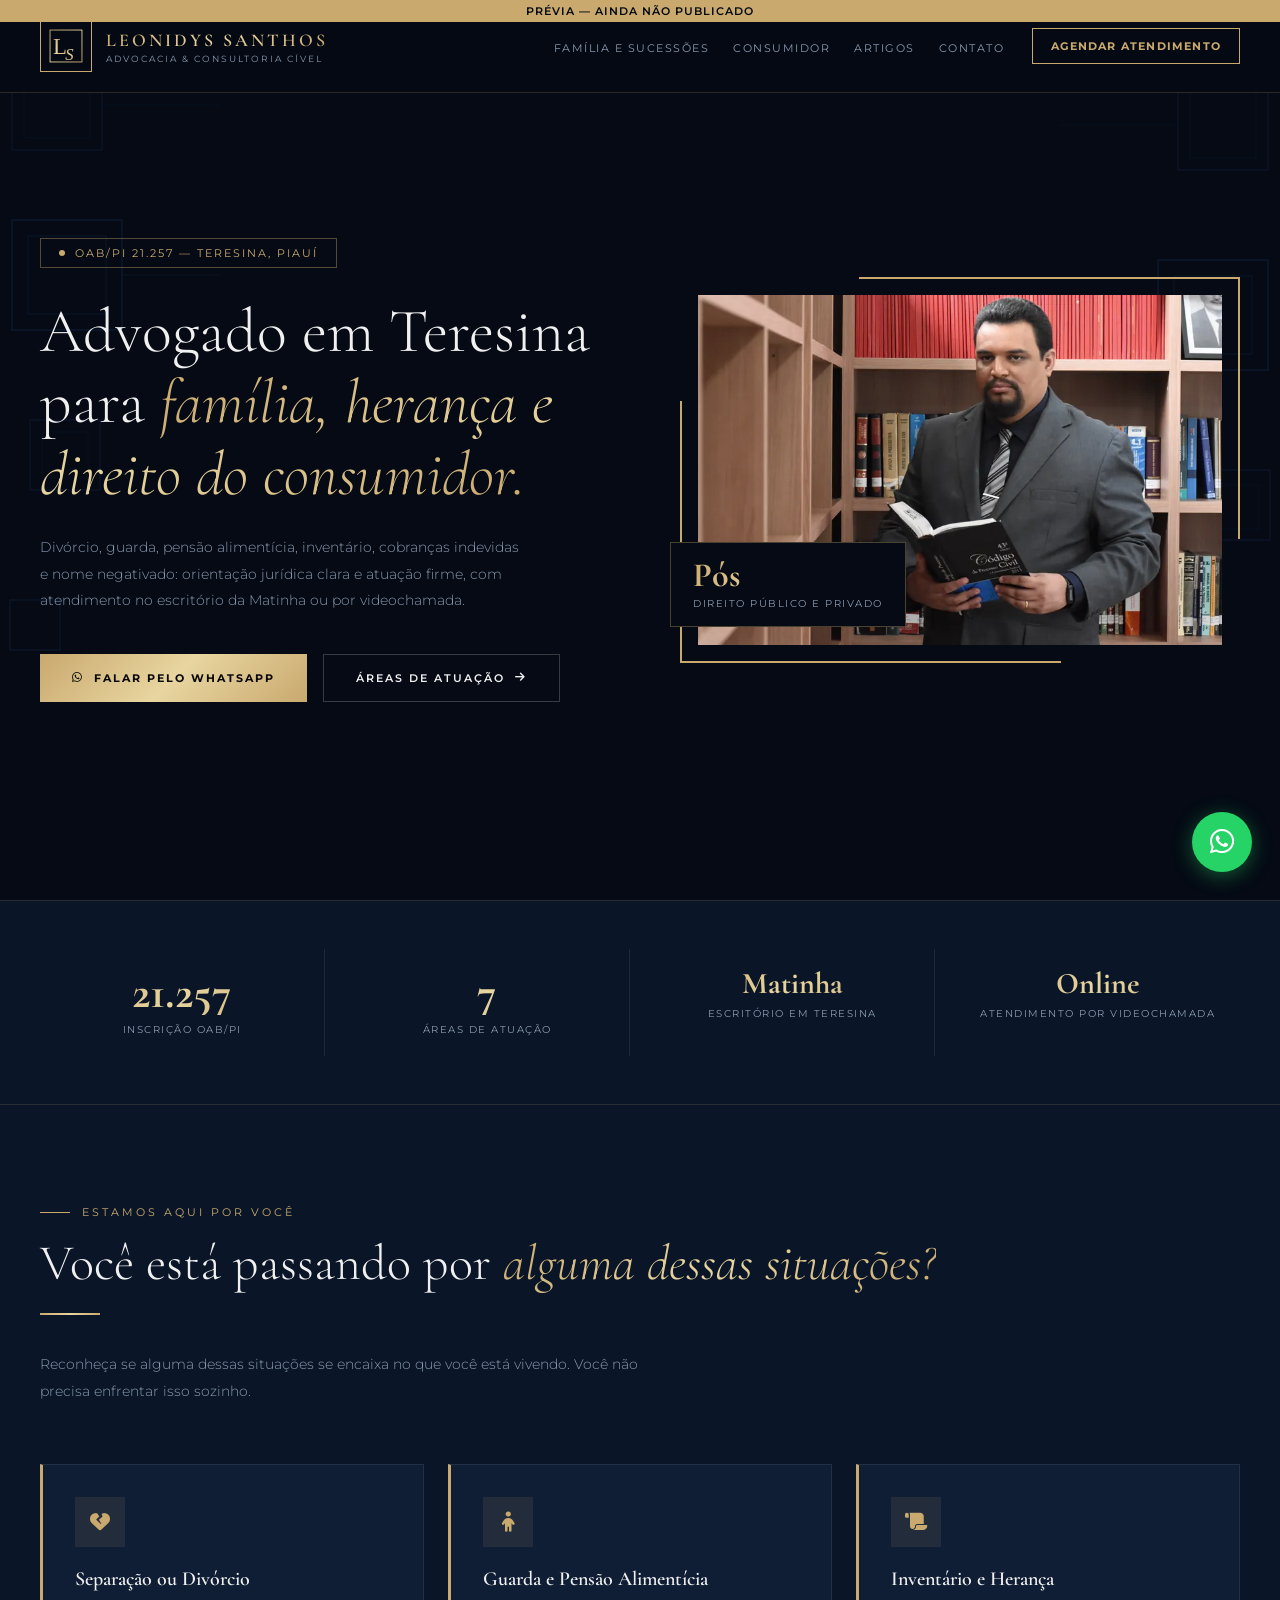
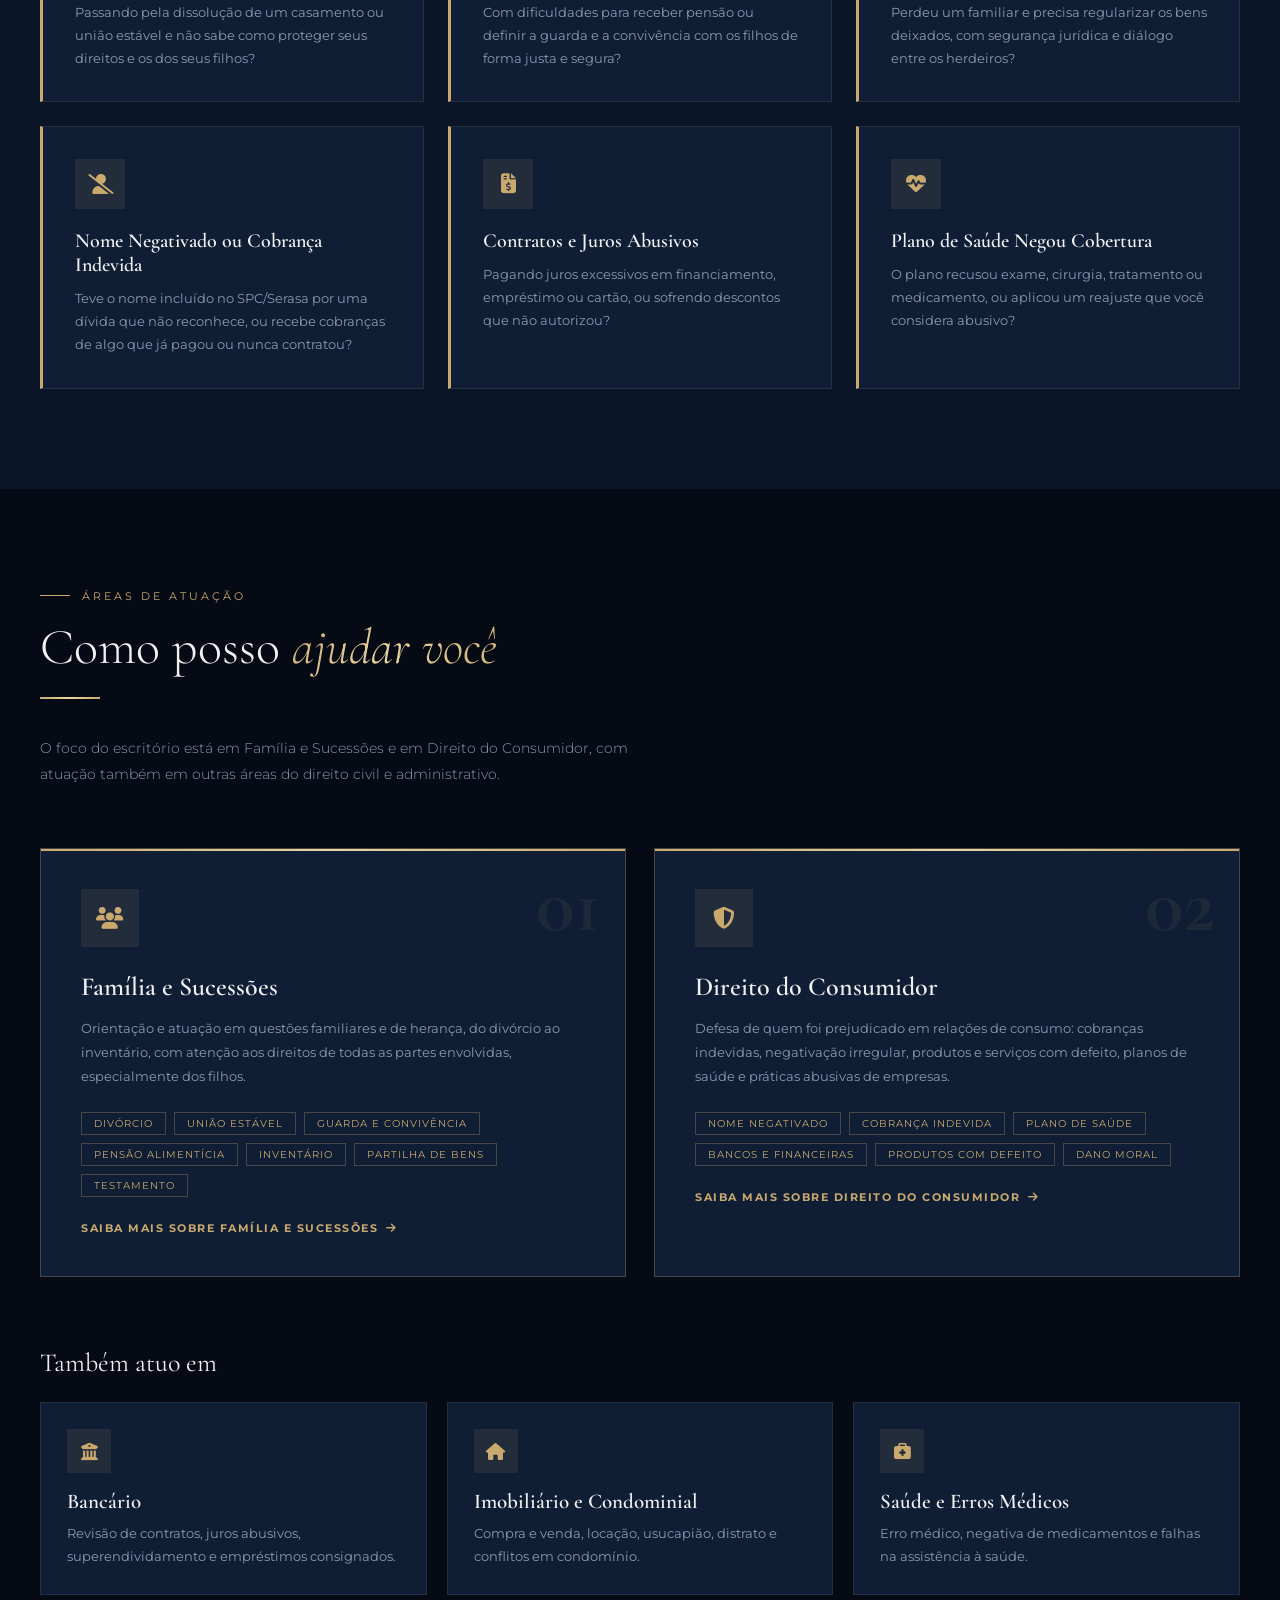
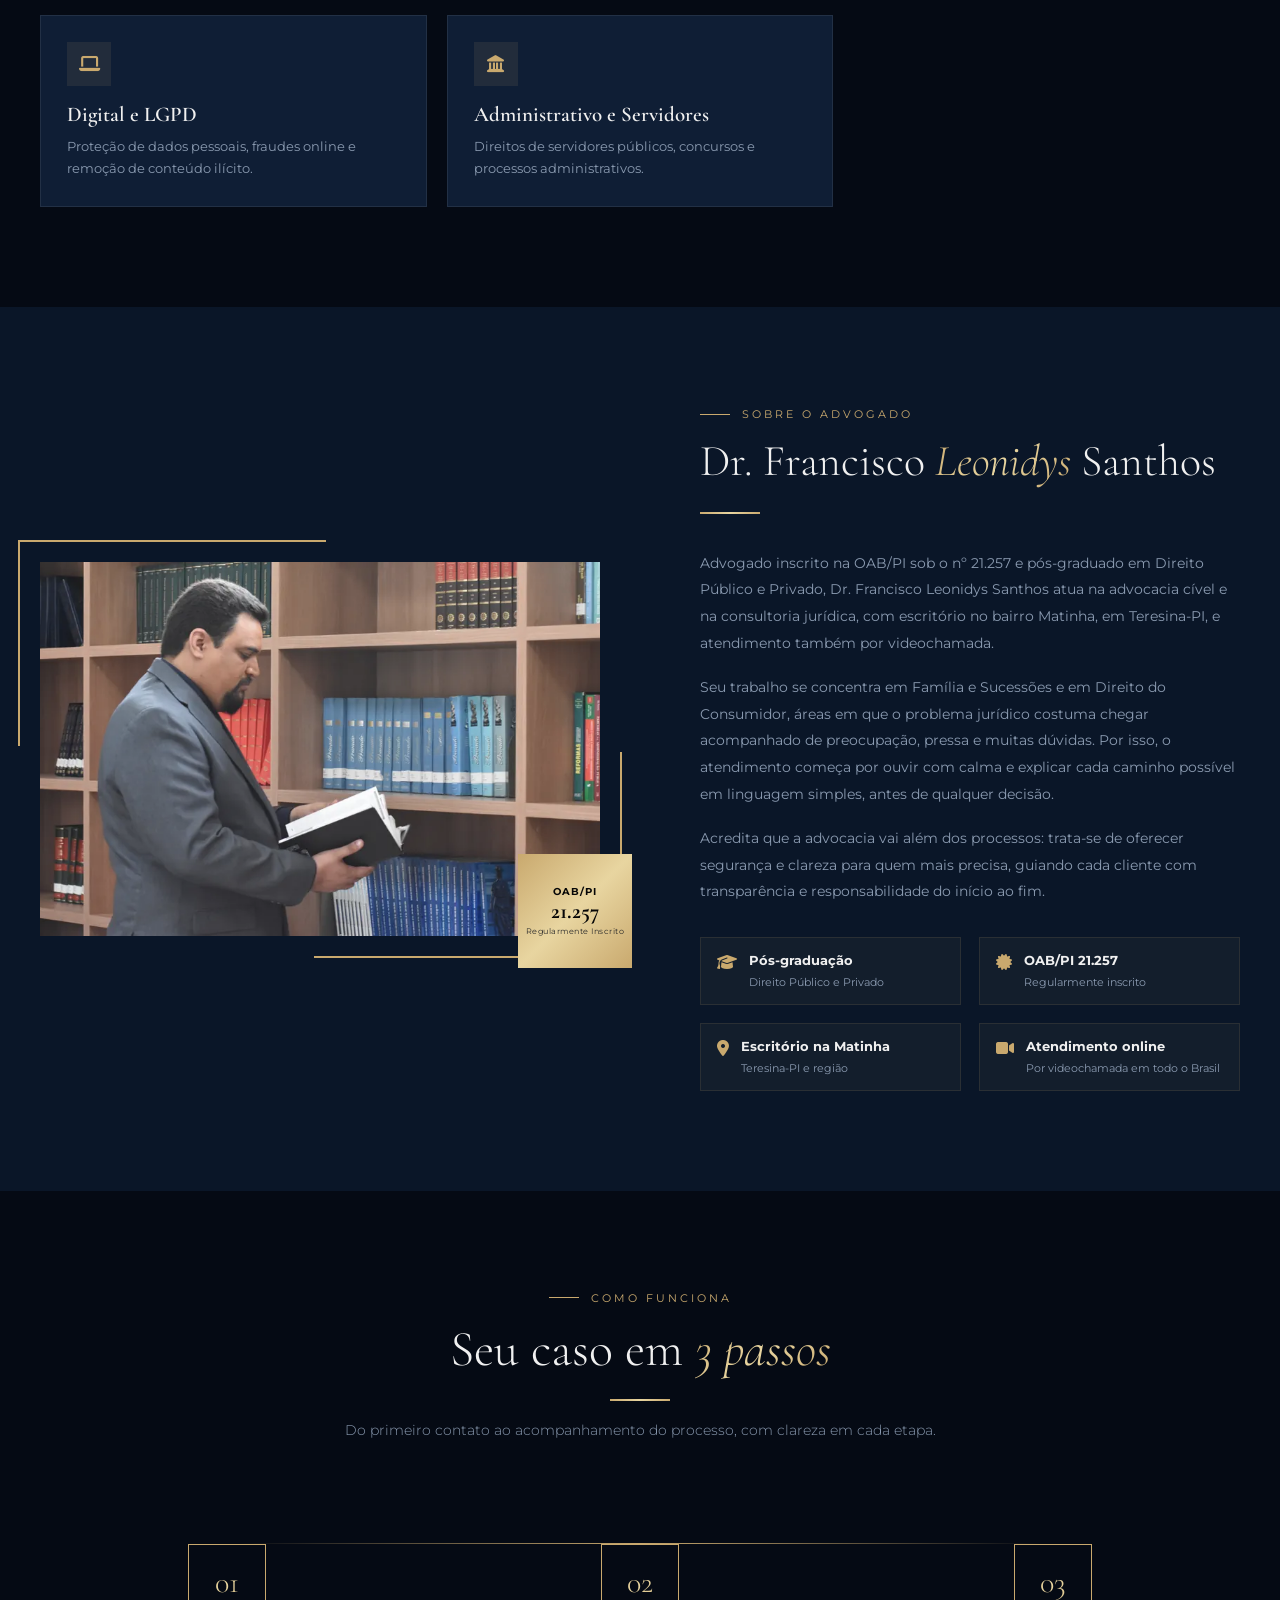
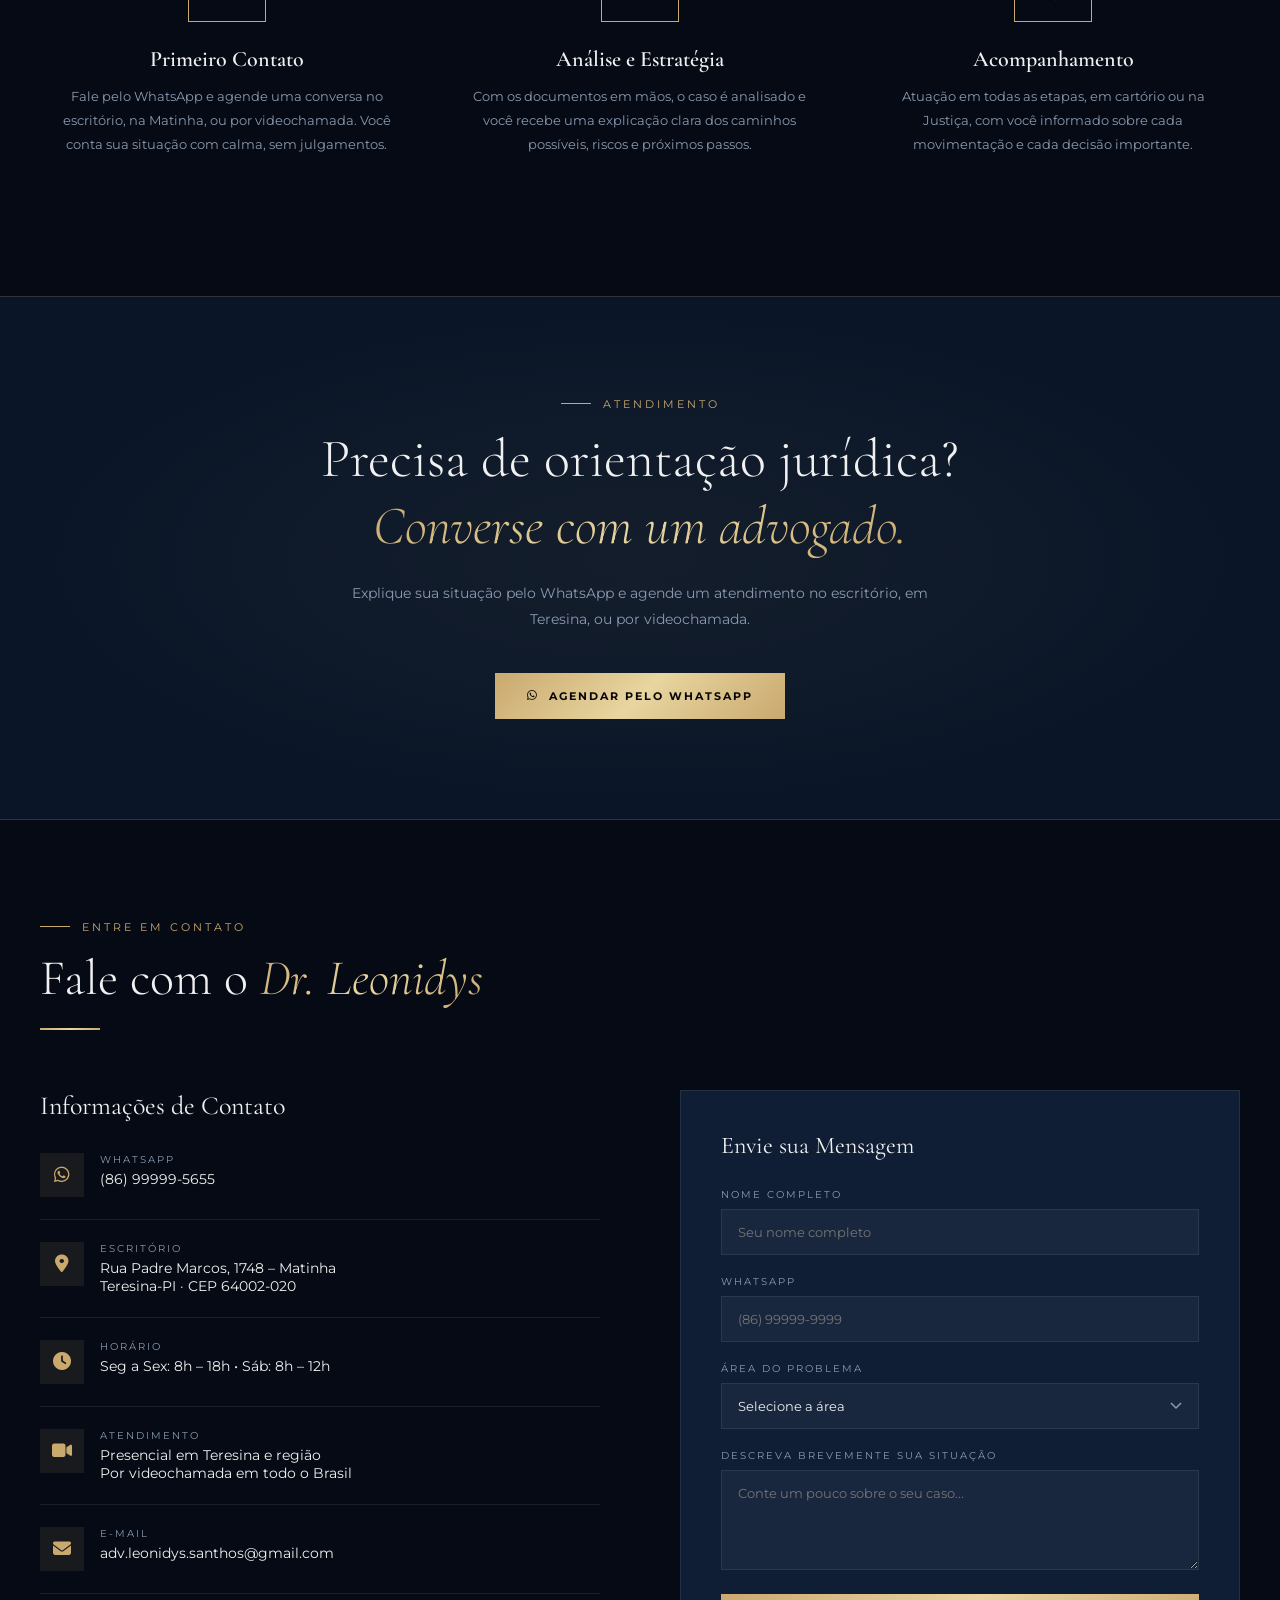
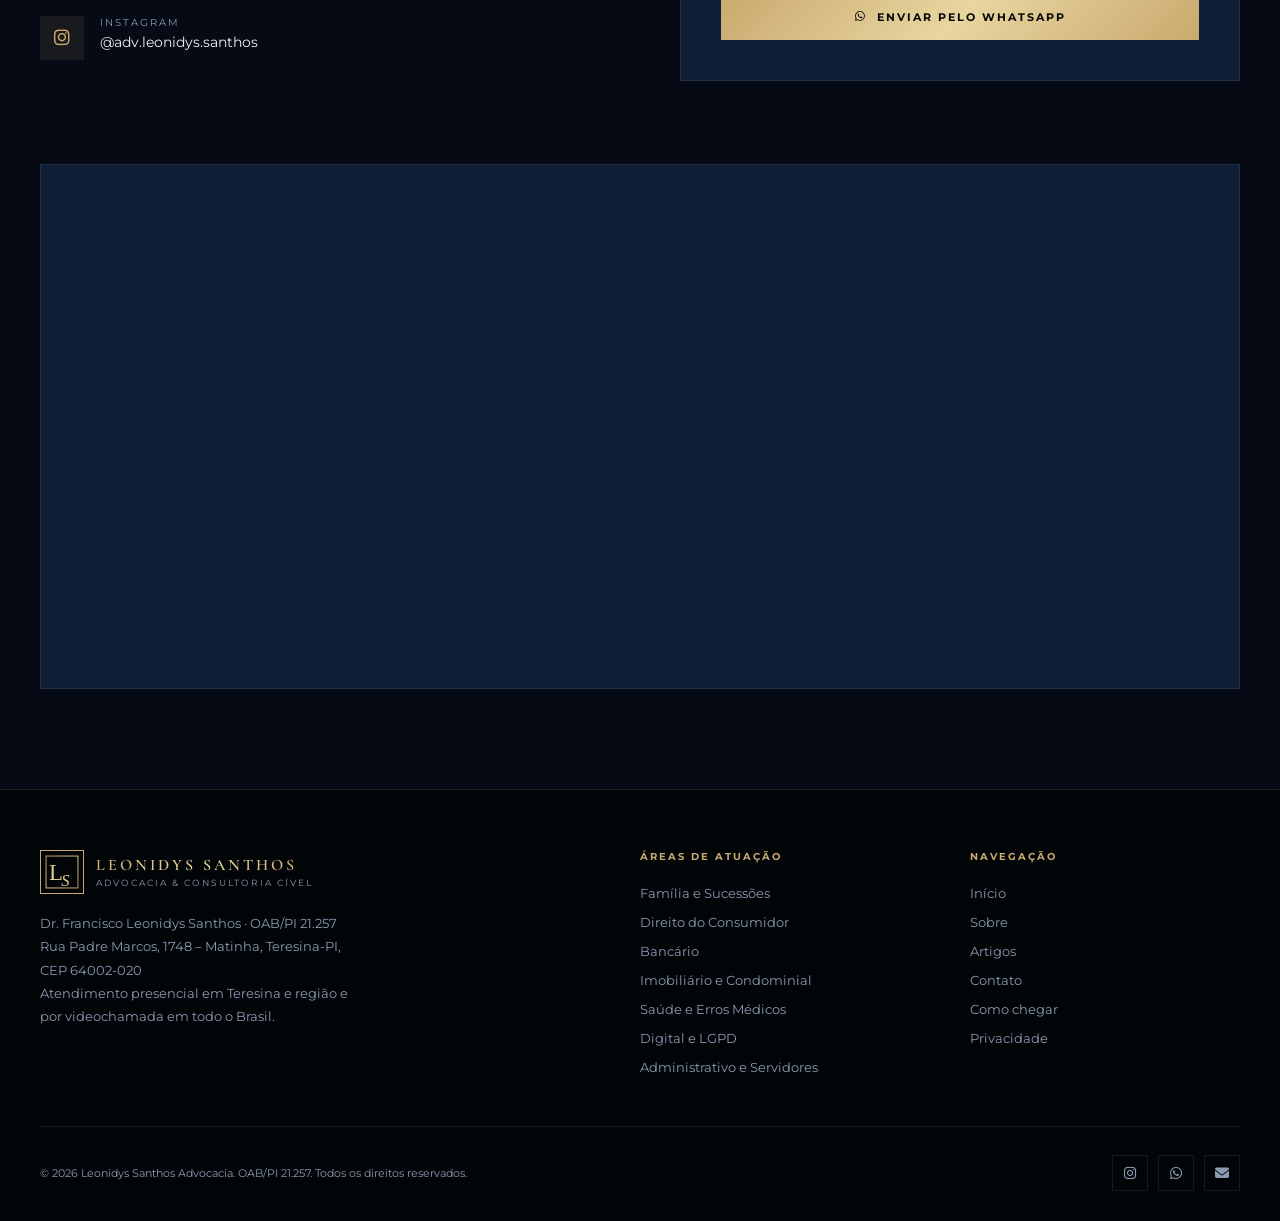
==== commit 9583eef7: "Prévia do upgrade para aprovação do cliente (não é o site oficial) Co-Authored-By: Claude Opus 5.5 <" ====
--- a/index.html
+++ b/index.html
@@ -5,7 +5,7 @@
     <meta name="viewport" content="width=device-width, initial-scale=1.0">
     <title>Advogado em Teresina-PI | Família, Sucessões e Consumidor | Leonidys Santhos</title>
     <meta name="description" content="Dr. Francisco Leonidys Santhos, advogado em Teresina-PI (OAB/PI 21.257). Divórcio, guarda, pensão, inventário, nome negativado e cobranças indevidas. Escritório na Matinha e atendimento por videochamada.">
-    <meta name="robots" content="index, follow">
+    <meta name="robots" content="noindex, nofollow">
     <link rel="canonical" href="https://advleonidyssanthos.com.br/">
     <meta name="theme-color" content="#050a14">
 
@@ -21,23 +21,23 @@
     <meta property="og:image:alt" content="Dr. Francisco Leonidys Santhos, advogado em Teresina-PI">
     <meta name="twitter:card" content="summary_large_image">
 
-    <link rel="icon" href="/favicon.ico" sizes="any">
-    <link rel="icon" href="/favicon.svg" type="image/svg+xml">
-    <link rel="apple-touch-icon" href="/apple-touch-icon.png">
-    <link rel="preload" as="image" href="/img/dr-leonidys-santhos-advogado-teresina-1200.webp" imagesrcset="/img/dr-leonidys-santhos-advogado-teresina-800.webp 800w, /img/dr-leonidys-santhos-advogado-teresina-1200.webp 1200w" imagesizes="(max-width: 1024px) 100vw, 560px" fetchpriority="high">
+    <link rel="icon" href="favicon.ico" sizes="any">
+    <link rel="icon" href="favicon.svg" type="image/svg+xml">
+    <link rel="apple-touch-icon" href="apple-touch-icon.png">
+    <link rel="preload" as="image" href="img/dr-leonidys-santhos-advogado-teresina-1200.webp" imagesrcset="img/dr-leonidys-santhos-advogado-teresina-800.webp 800w, img/dr-leonidys-santhos-advogado-teresina-1200.webp 1200w" imagesizes="(max-width: 1024px) 100vw, 560px" fetchpriority="high">
     <link rel="preconnect" href="https://fonts.googleapis.com">
     <link rel="preconnect" href="https://fonts.gstatic.com" crossorigin>
     <link href="https://fonts.googleapis.com/css2?family=Cormorant+Garamond:ital,wght@0,300;0,400;0,600;0,700;1,300;1,400&family=Montserrat:wght@300;400;500;600;700&display=swap" rel="stylesheet">
     <link rel="stylesheet" href="https://cdnjs.cloudflare.com/ajax/libs/font-awesome/6.5.0/css/all.min.css">
-    <link rel="stylesheet" href="/assets/site.css">
+    <link rel="stylesheet" href="assets/site.css">
     <script>document.documentElement.classList.add('js');</script>
 <script type="application/ld+json">{"@context": "https://schema.org", "@type": "LegalService", "@id": "https://advleonidyssanthos.com.br/#escritorio", "name": "Leonidys Santhos Advocacia", "alternateName": "Dr. Francisco Leonidys Santhos – Advogado", "description": "Escritório de advocacia em Teresina-PI com atuação em Família e Sucessões, Direito do Consumidor e demais áreas do direito civil e administrativo. Atendimento presencial na Matinha e por videochamada.", "url": "https://advleonidyssanthos.com.br/", "image": "https://advleonidyssanthos.com.br/img/og-leonidys-santhos.jpg", "logo": "https://advleonidyssanthos.com.br/apple-touch-icon.png", "telephone": "+55-86-99999-5655", "email": "adv.leonidys.santhos@gmail.com", "address": {"@type": "PostalAddress", "streetAddress": "Rua Padre Marcos, 1748", "addressLocality": "Teresina", "addressRegion": "PI", "postalCode": "64002-020", "addressCountry": "BR"}, "hasMap": "https://www.google.com/maps/search/?api=1&query=Rua%20Padre%20Marcos%2C%201748%20-%20Matinha%2C%20Teresina%20-%20PI%2C%2064002-020", "openingHoursSpecification": [{"@type": "OpeningHoursSpecification", "dayOfWeek": ["Monday", "Tuesday", "Wednesday", "Thursday", "Friday"], "opens": "08:00", "closes": "18:00"}, {"@type": "OpeningHoursSpecification", "dayOfWeek": "Saturday", "opens": "08:00", "closes": "12:00"}], "areaServed": [{"@type": "City", "name": "Teresina"}, {"@type": "City", "name": "Timon"}, {"@type": "City", "name": "Altos"}, {"@type": "City", "name": "Demerval Lobão"}, {"@type": "City", "name": "José de Freitas"}, {"@type": "Country", "name": "Brasil"}], "knowsAbout": ["Direito de Família", "Direito das Sucessões", "Divórcio", "Pensão alimentícia", "Inventário", "Direito do Consumidor", "Direito Bancário", "Direito Imobiliário", "Direito à Saúde", "LGPD", "Direito Administrativo"], "founder": {"@id": "https://advleonidyssanthos.com.br/#advogado"}, "sameAs": ["https://instagram.com/adv.leonidys.santhos"]}</script>
 <script type="application/ld+json">{"@context": "https://schema.org", "@type": "Person", "@id": "https://advleonidyssanthos.com.br/#advogado", "name": "Francisco Leonidys Santhos", "honorificPrefix": "Dr.", "jobTitle": "Advogado – OAB/PI 21.257", "image": "https://advleonidyssanthos.com.br/img/dr-leonidys-santhos-advogado-teresina-1200.webp", "worksFor": {"@id": "https://advleonidyssanthos.com.br/#escritorio"}, "hasCredential": [{"@type": "EducationalOccupationalCredential", "credentialCategory": "Inscrição profissional", "name": "OAB/PI 21.257"}, {"@type": "EducationalOccupationalCredential", "credentialCategory": "Pós-graduação", "name": "Pós-graduação em Direito Público e Privado"}], "sameAs": ["https://instagram.com/adv.leonidys.santhos"]}</script>
 </head>
-<body>
+<body><div style="position:fixed;top:0;left:0;right:0;z-index:20000;background:#c9a96e;color:#050a14;font:600 11px Montserrat,sans-serif;text-align:center;padding:4px;letter-spacing:1px">PRÉVIA — AINDA NÃO PUBLICADO</div>
 
 <nav class="navbar" id="navbar" aria-label="Principal">
-    <a href="/" class="logo" aria-label="Leonidys Santhos Advocacia — página inicial">
+    <a href="index.html" class="logo" aria-label="Leonidys Santhos Advocacia — página inicial">
         <div class="logo-monogram">
             <svg viewBox="0 0 50 50" fill="none" xmlns="http://www.w3.org/2000/svg" aria-hidden="true">
                 <defs>
@@ -58,7 +58,7 @@
         </div>
     </a>
     <div class="nav-right">
-        <ul class="nav-links"><li><a href="/familia-e-sucessoes/">Família e Sucessões</a></li><li><a href="/direito-do-consumidor/">Consumidor</a></li><li><a href="/artigos/">Artigos</a></li><li><a href="/#contato">Contato</a></li></ul>
+        <ul class="nav-links"><li><a href="familia-e-sucessoes/index.html">Família e Sucessões</a></li><li><a href="direito-do-consumidor/index.html">Consumidor</a></li><li><a href="artigos/index.html">Artigos</a></li><li><a href="index.html#contato">Contato</a></li></ul>
         <a href="https://wa.me/5586999995655?text=Ol%C3%A1%2C%20Dr.%20Leonidys%21%20Vim%20pelo%20site%20e%20gostaria%20de%20agendar%20um%20atendimento." class="nav-cta" target="_blank" rel="noopener" data-origem="menu">Agendar Atendimento</a>
     </div>
 </nav>
@@ -107,8 +107,8 @@
         <div class="hero-image-wrap">
             <div class="hero-image-frame">
                 <img
-                    src="/img/dr-leonidys-santhos-advogado-teresina-1200.webp"
-                    srcset="/img/dr-leonidys-santhos-advogado-teresina-800.webp 800w, /img/dr-leonidys-santhos-advogado-teresina-1200.webp 1200w"
+                    src="img/dr-leonidys-santhos-advogado-teresina-1200.webp"
+                    srcset="img/dr-leonidys-santhos-advogado-teresina-800.webp 800w, img/dr-leonidys-santhos-advogado-teresina-1200.webp 1200w"
                     sizes="(max-width: 1024px) 100vw, 560px"
                     width="1200" height="800"
                     fetchpriority="high"
@@ -203,7 +203,7 @@
                 <h3>Família e Sucessões</h3>
                 <p>Orientação e atuação em questões familiares e de herança, do divórcio ao inventário, com atenção aos direitos de todas as partes envolvidas, especialmente dos filhos.</p>
                 <div class="service-tags"><span class="tag">Divórcio</span><span class="tag">União Estável</span><span class="tag">Guarda e Convivência</span><span class="tag">Pensão Alimentícia</span><span class="tag">Inventário</span><span class="tag">Partilha de Bens</span><span class="tag">Testamento</span></div>
-                <a href="/familia-e-sucessoes/" class="svc-link">Saiba mais sobre Família e Sucessões <i class="fas fa-arrow-right"></i></a>
+                <a href="familia-e-sucessoes/index.html" class="svc-link">Saiba mais sobre Família e Sucessões <i class="fas fa-arrow-right"></i></a>
             </div>
 
             <div class="service-card featured fade-in">
@@ -212,7 +212,7 @@
                 <h3>Direito do Consumidor</h3>
                 <p>Defesa de quem foi prejudicado em relações de consumo: cobranças indevidas, negativação irregular, produtos e serviços com defeito, planos de saúde e práticas abusivas de empresas.</p>
                 <div class="service-tags"><span class="tag">Nome Negativado</span><span class="tag">Cobrança Indevida</span><span class="tag">Plano de Saúde</span><span class="tag">Bancos e Financeiras</span><span class="tag">Produtos com Defeito</span><span class="tag">Dano Moral</span></div>
-                <a href="/direito-do-consumidor/" class="svc-link">Saiba mais sobre Direito do Consumidor <i class="fas fa-arrow-right"></i></a>
+                <a href="direito-do-consumidor/index.html" class="svc-link">Saiba mais sobre Direito do Consumidor <i class="fas fa-arrow-right"></i></a>
             </div>
         </div>
 
@@ -254,8 +254,8 @@
             <div class="fade-in">
                 <div class="about-image-frame">
                     <img
-                        src="/img/dr-leonidys-santhos-escritorio-1200.webp"
-                        srcset="/img/dr-leonidys-santhos-escritorio-800.webp 800w, /img/dr-leonidys-santhos-escritorio-1200.webp 1200w"
+                        src="img/dr-leonidys-santhos-escritorio-1200.webp"
+                        srcset="img/dr-leonidys-santhos-escritorio-800.webp 800w, img/dr-leonidys-santhos-escritorio-1200.webp 1200w"
                         sizes="(max-width: 1024px) 100vw, 560px"
                         width="1200" height="800"
                         loading="lazy" decoding="async"
@@ -464,7 +464,7 @@
 <footer>
     <div class="footer-top">
         <div class="footer-brand">
-            <a href="/" class="logo" style="gap:12px" aria-label="Página inicial">
+            <a href="index.html" class="logo" style="gap:12px" aria-label="Página inicial">
                 <div class="logo-monogram" style="width:44px;height:44px">
                     <svg viewBox="0 0 50 50" fill="none" xmlns="http://www.w3.org/2000/svg" aria-hidden="true">
                 <defs>
@@ -490,25 +490,25 @@
         <div class="footer-col">
             <h4>Áreas de Atuação</h4>
             <ul>
-                <li><a href="/familia-e-sucessoes/">Família e Sucessões</a></li>
-                <li><a href="/direito-do-consumidor/">Direito do Consumidor</a></li>
-                <li><a href="/#servicos">Bancário</a></li>
-                <li><a href="/#servicos">Imobiliário e Condominial</a></li>
-                <li><a href="/#servicos">Saúde e Erros Médicos</a></li>
-                <li><a href="/#servicos">Digital e LGPD</a></li>
-                <li><a href="/#servicos">Administrativo e Servidores</a></li>
+                <li><a href="familia-e-sucessoes/index.html">Família e Sucessões</a></li>
+                <li><a href="direito-do-consumidor/index.html">Direito do Consumidor</a></li>
+                <li><a href="index.html#servicos">Bancário</a></li>
+                <li><a href="index.html#servicos">Imobiliário e Condominial</a></li>
+                <li><a href="index.html#servicos">Saúde e Erros Médicos</a></li>
+                <li><a href="index.html#servicos">Digital e LGPD</a></li>
+                <li><a href="index.html#servicos">Administrativo e Servidores</a></li>
             </ul>
         </div>
 
         <div class="footer-col">
             <h4>Navegação</h4>
             <ul>
-                <li><a href="/">Início</a></li>
-                <li><a href="/#sobre">Sobre</a></li>
-                <li><a href="/artigos/">Artigos</a></li>
-                <li><a href="/#contato">Contato</a></li>
+                <li><a href="index.html">Início</a></li>
+                <li><a href="index.html#sobre">Sobre</a></li>
+                <li><a href="artigos/index.html">Artigos</a></li>
+                <li><a href="index.html#contato">Contato</a></li>
                 <li><a href="https://www.google.com/maps/search/?api=1&query=Rua%20Padre%20Marcos%2C%201748%20-%20Matinha%2C%20Teresina%20-%20PI%2C%2064002-020" target="_blank" rel="noopener" data-origem="rodape">Como chegar</a></li>
-                <li><a href="/privacidade/">Privacidade</a></li>
+                <li><a href="privacidade/index.html">Privacidade</a></li>
             </ul>
         </div>
     </div>
@@ -528,6 +528,6 @@
     <a href="https://wa.me/5586999995655?text=Ol%C3%A1%2C%20Dr.%20Leonidys%21%20Vim%20pelo%20site%20e%20gostaria%20de%20agendar%20um%20atendimento." class="wa-btn" target="_blank" rel="noopener" data-origem="botao-flutuante" aria-label="Falar pelo WhatsApp"><i class="fab fa-whatsapp"></i></a>
 </div>
 
-<script src="/assets/site.js" defer></script>
+<script src="assets/site.js" defer></script>
 </body>
 </html>
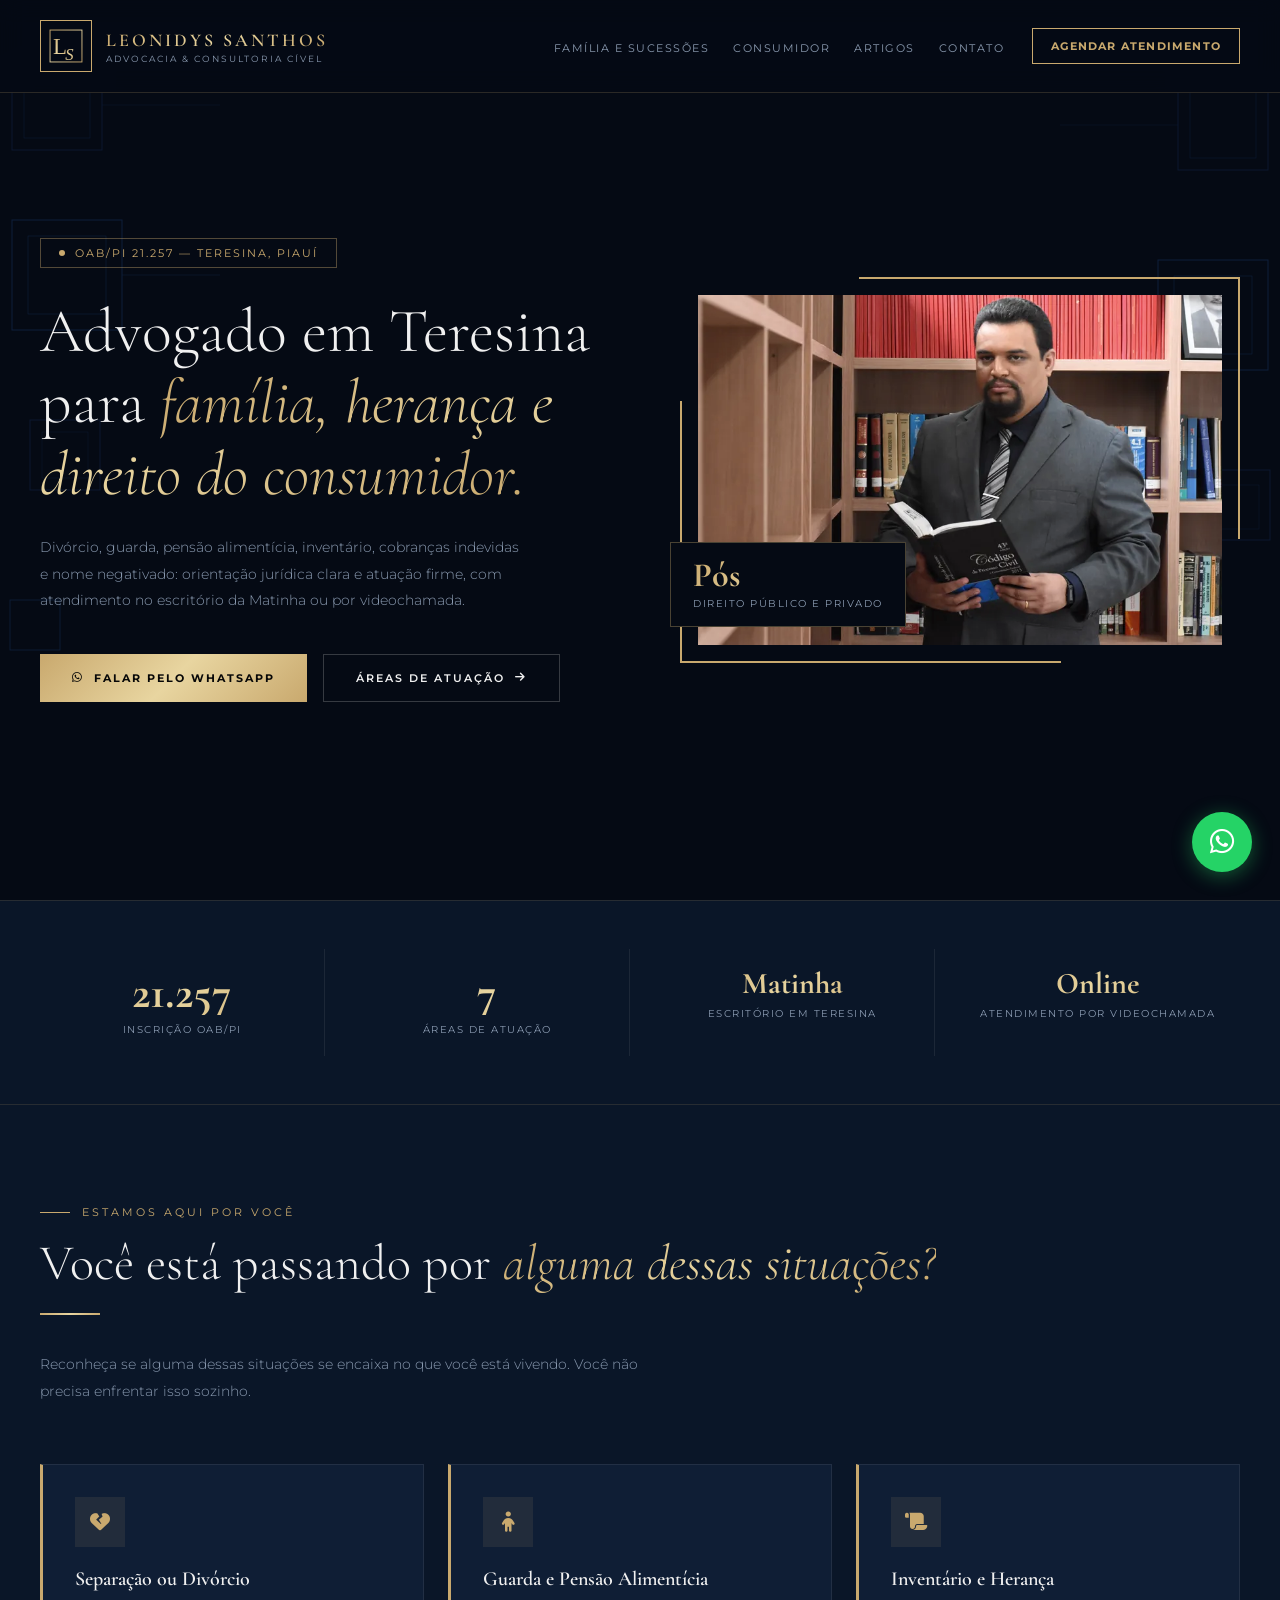
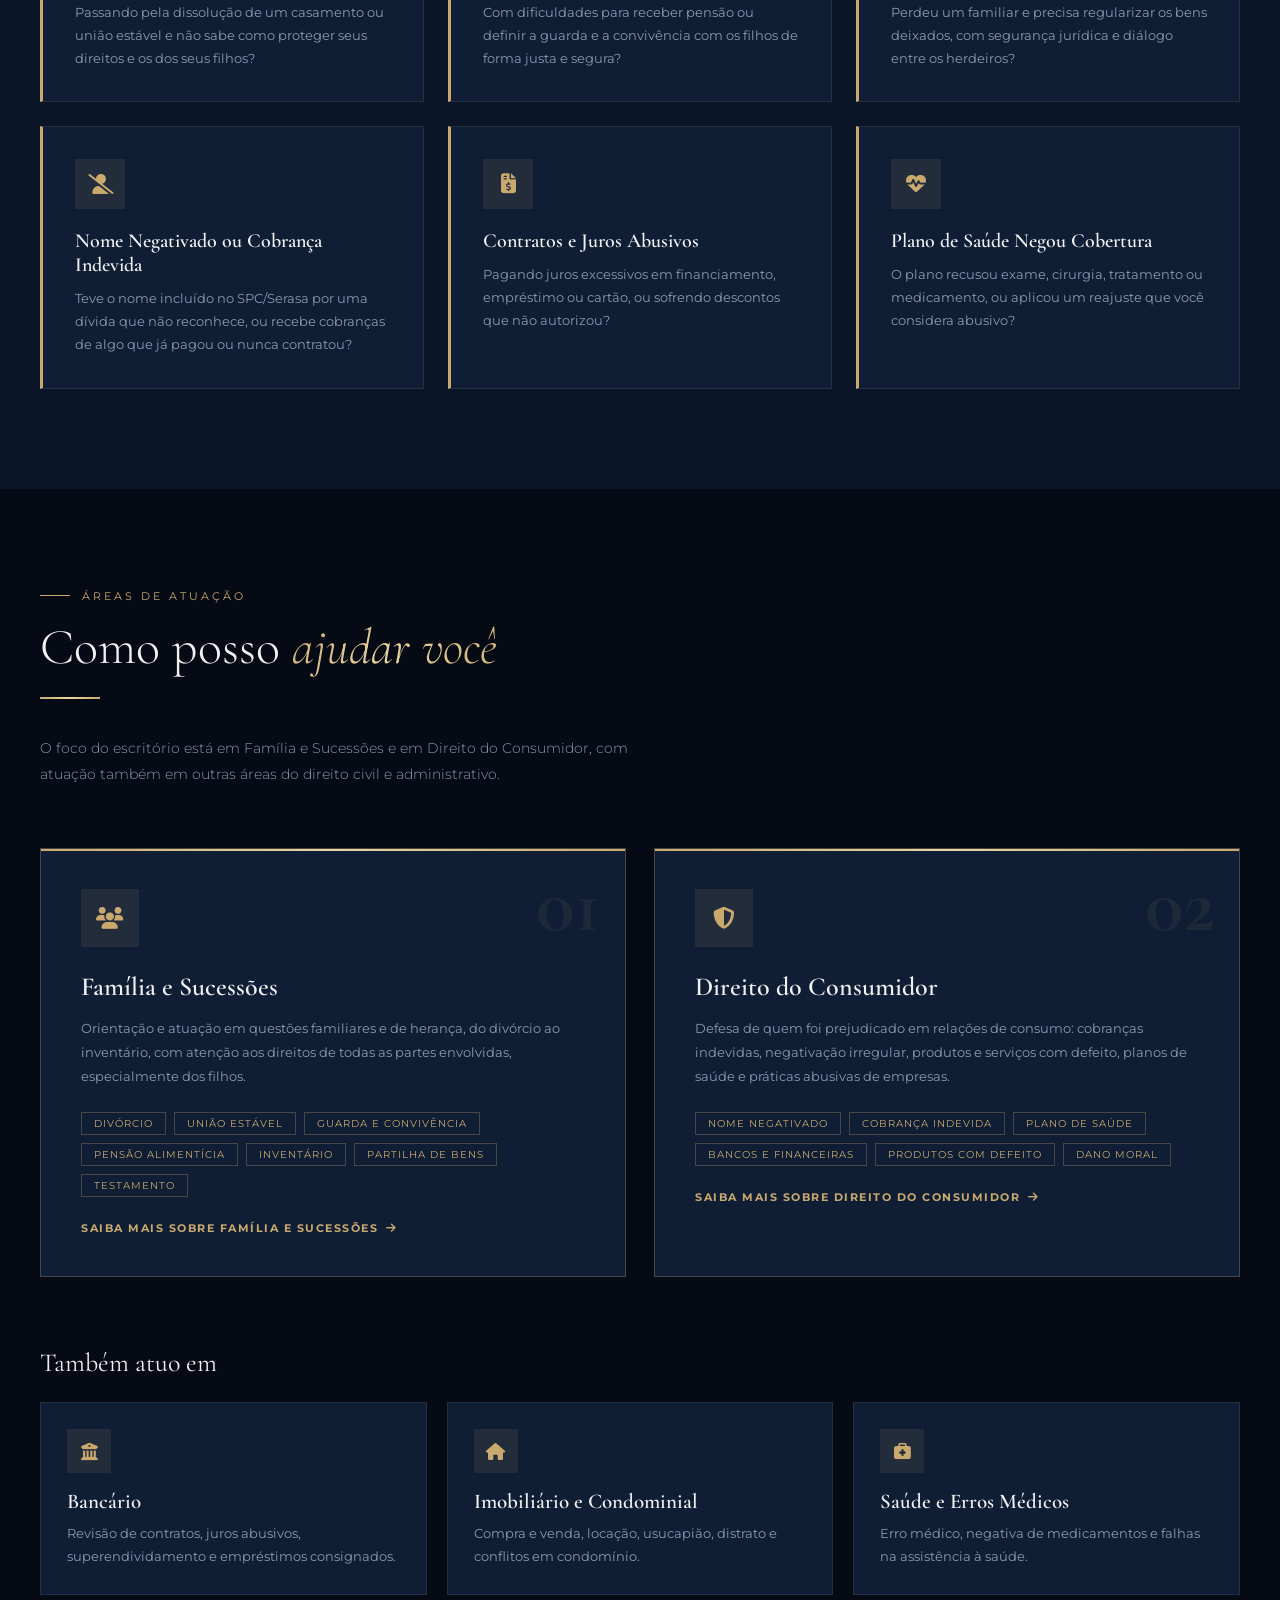
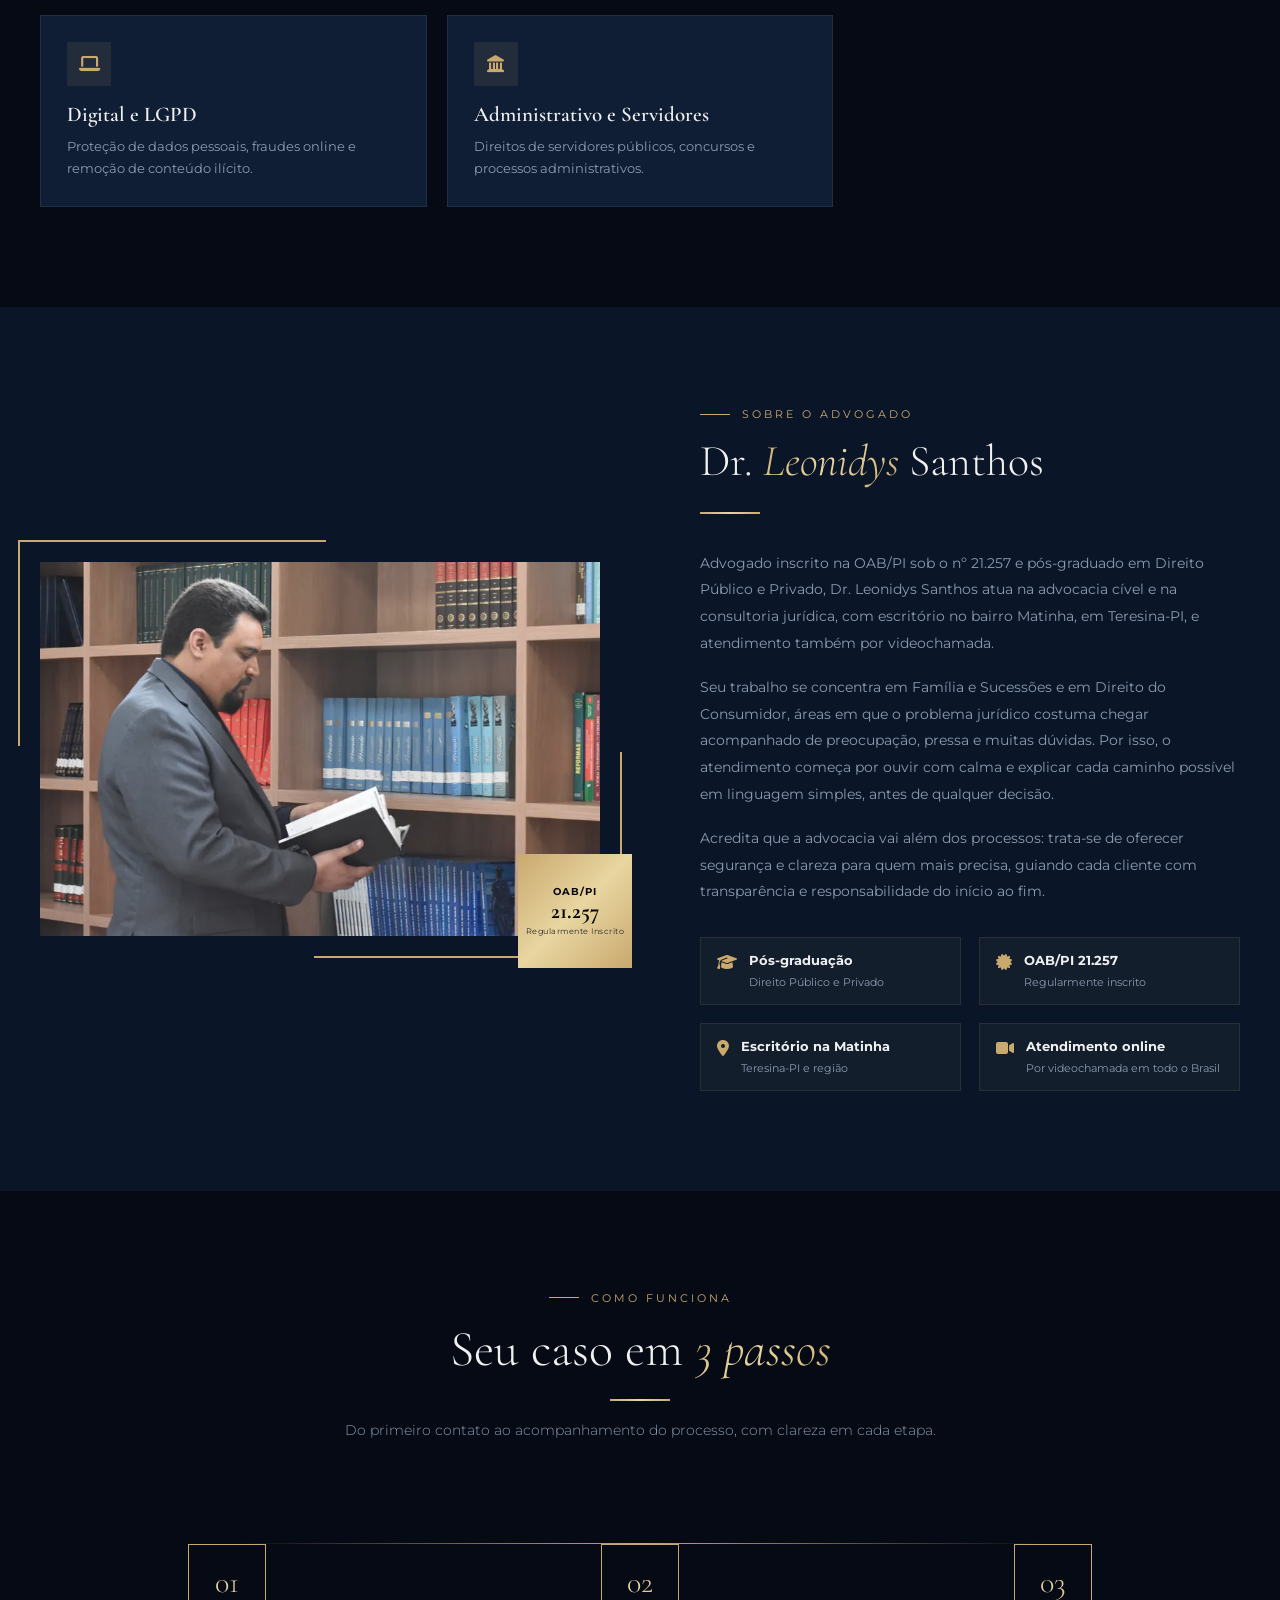
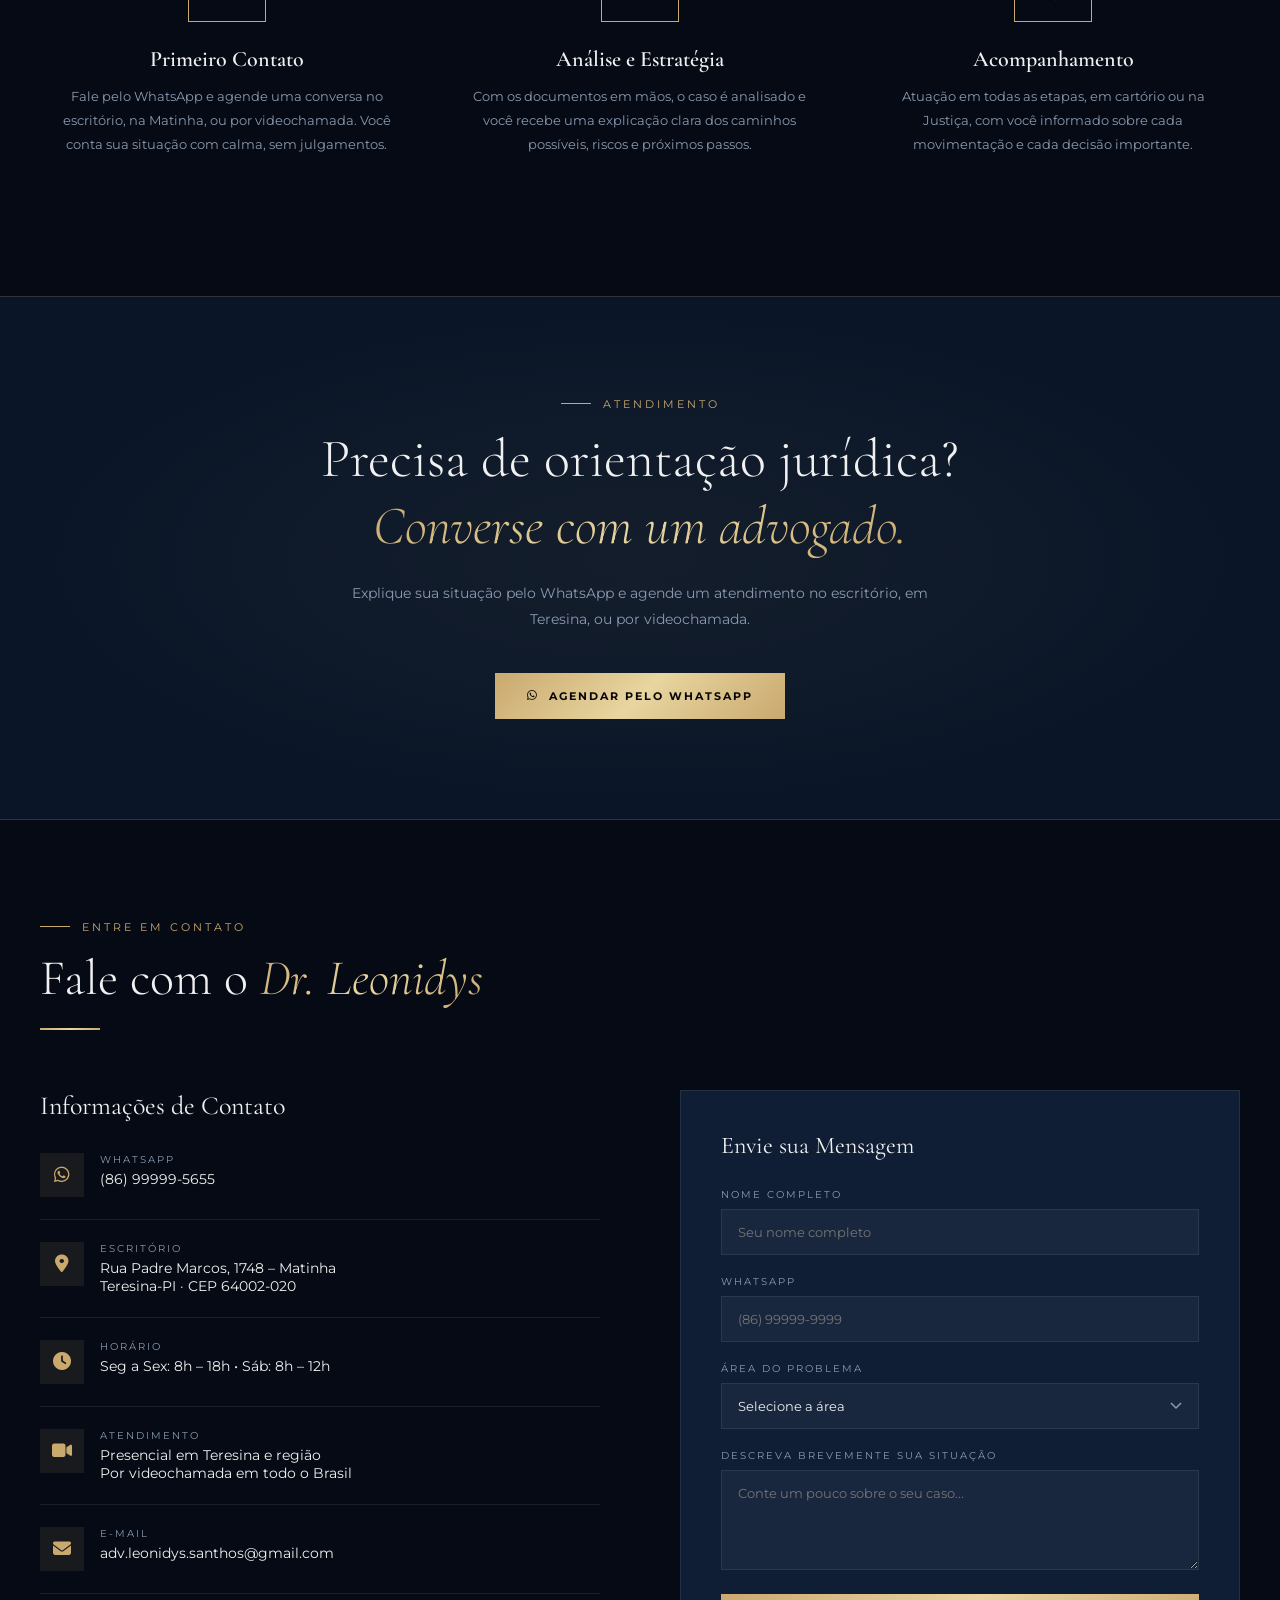
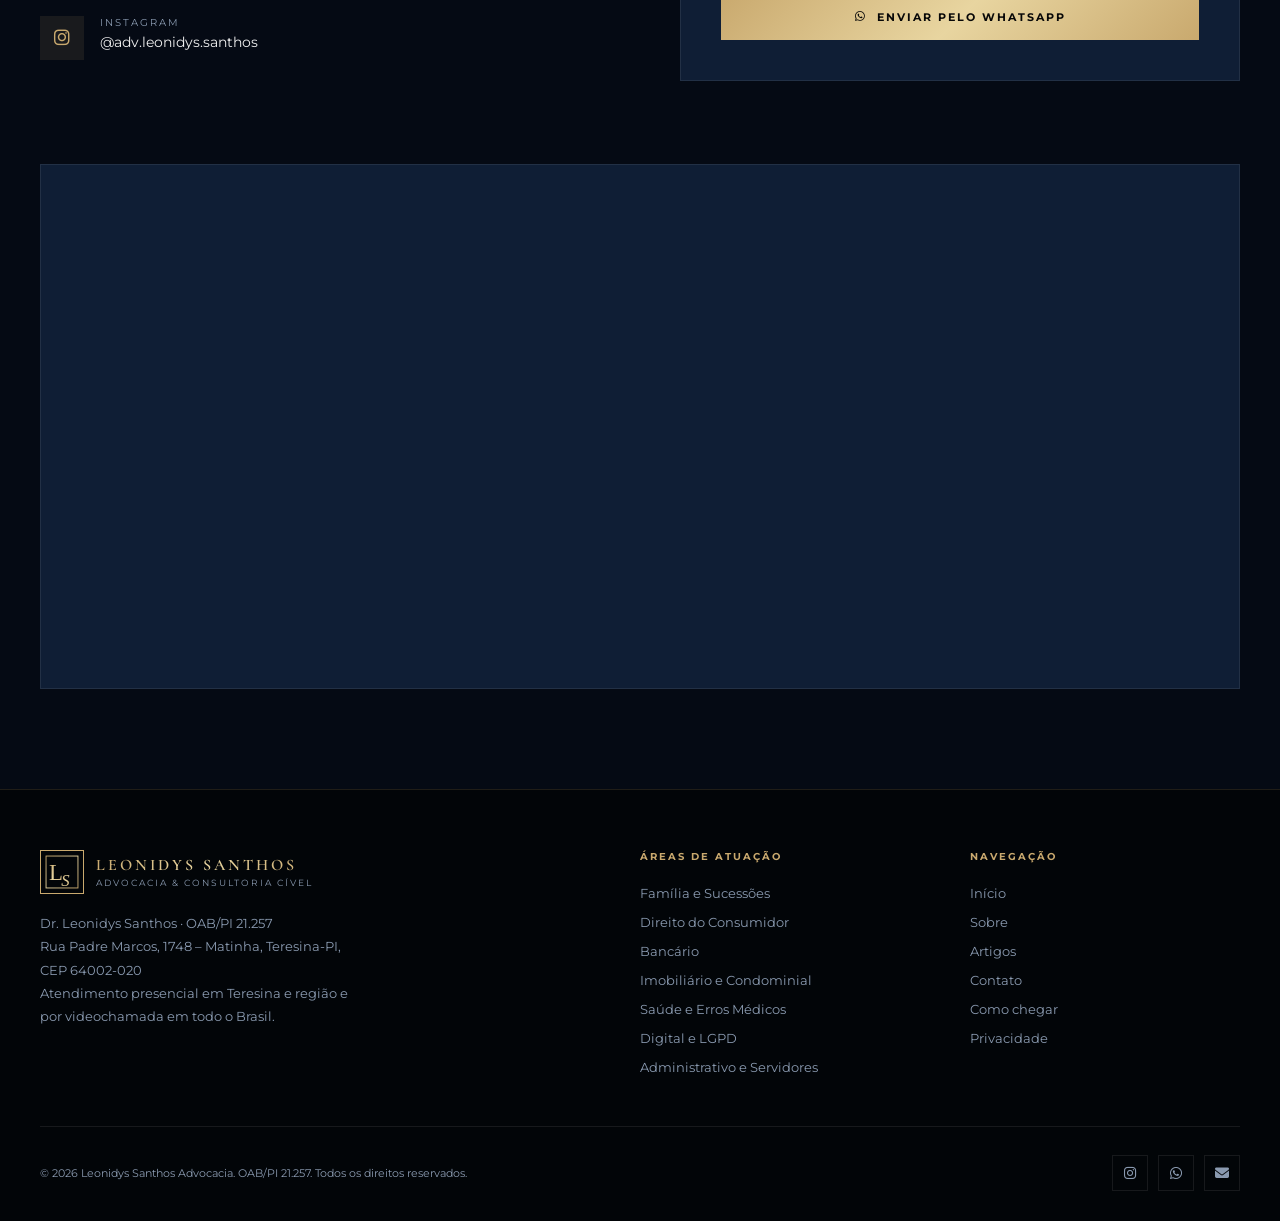
==== commit 4419abc2: "Usar somente o nome Leonidys Santhos (sem Francisco) Co-Authored-By: Claude Opus 5.5 <noreply@anthro" ====
--- a/index.html
+++ b/index.html
@@ -4,8 +4,8 @@
     <meta charset="UTF-8">
     <meta name="viewport" content="width=device-width, initial-scale=1.0">
     <title>Advogado em Teresina-PI | Família, Sucessões e Consumidor | Leonidys Santhos</title>
-    <meta name="description" content="Dr. Francisco Leonidys Santhos, advogado em Teresina-PI (OAB/PI 21.257). Divórcio, guarda, pensão, inventário, nome negativado e cobranças indevidas. Escritório na Matinha e atendimento por videochamada.">
-    <meta name="robots" content="noindex, nofollow">
+    <meta name="description" content="Dr. Leonidys Santhos, advogado em Teresina-PI (OAB/PI 21.257). Divórcio, guarda, pensão, inventário, nome negativado e cobranças indevidas. Escritório na Matinha e atendimento por videochamada.">
+    <meta name="robots" content="index, follow">
     <link rel="canonical" href="https://advleonidyssanthos.com.br/">
     <meta name="theme-color" content="#050a14">
 
@@ -13,31 +13,31 @@
     <meta property="og:type" content="website">
     <meta property="og:site_name" content="Leonidys Santhos Advocacia">
     <meta property="og:title" content="Advogado em Teresina-PI | Família, Sucessões e Consumidor | Leonidys Santhos">
-    <meta property="og:description" content="Dr. Francisco Leonidys Santhos, advogado em Teresina-PI (OAB/PI 21.257). Divórcio, guarda, pensão, inventário, nome negativado e cobranças indevidas. Escritório na Matinha e atendimento por videochamada.">
+    <meta property="og:description" content="Dr. Leonidys Santhos, advogado em Teresina-PI (OAB/PI 21.257). Divórcio, guarda, pensão, inventário, nome negativado e cobranças indevidas. Escritório na Matinha e atendimento por videochamada.">
     <meta property="og:url" content="https://advleonidyssanthos.com.br/">
     <meta property="og:image" content="https://advleonidyssanthos.com.br/img/og-leonidys-santhos.jpg">
     <meta property="og:image:width" content="1200">
     <meta property="og:image:height" content="630">
-    <meta property="og:image:alt" content="Dr. Francisco Leonidys Santhos, advogado em Teresina-PI">
+    <meta property="og:image:alt" content="Dr. Leonidys Santhos, advogado em Teresina-PI">
     <meta name="twitter:card" content="summary_large_image">
 
-    <link rel="icon" href="favicon.ico" sizes="any">
-    <link rel="icon" href="favicon.svg" type="image/svg+xml">
-    <link rel="apple-touch-icon" href="apple-touch-icon.png">
-    <link rel="preload" as="image" href="img/dr-leonidys-santhos-advogado-teresina-1200.webp" imagesrcset="img/dr-leonidys-santhos-advogado-teresina-800.webp 800w, img/dr-leonidys-santhos-advogado-teresina-1200.webp 1200w" imagesizes="(max-width: 1024px) 100vw, 560px" fetchpriority="high">
+    <link rel="icon" href="/favicon.ico" sizes="any">
+    <link rel="icon" href="/favicon.svg" type="image/svg+xml">
+    <link rel="apple-touch-icon" href="/apple-touch-icon.png">
+    <link rel="preload" as="image" href="/img/dr-leonidys-santhos-advogado-teresina-1200.webp" imagesrcset="/img/dr-leonidys-santhos-advogado-teresina-800.webp 800w, /img/dr-leonidys-santhos-advogado-teresina-1200.webp 1200w" imagesizes="(max-width: 1024px) 100vw, 560px" fetchpriority="high">
     <link rel="preconnect" href="https://fonts.googleapis.com">
     <link rel="preconnect" href="https://fonts.gstatic.com" crossorigin>
     <link href="https://fonts.googleapis.com/css2?family=Cormorant+Garamond:ital,wght@0,300;0,400;0,600;0,700;1,300;1,400&family=Montserrat:wght@300;400;500;600;700&display=swap" rel="stylesheet">
     <link rel="stylesheet" href="https://cdnjs.cloudflare.com/ajax/libs/font-awesome/6.5.0/css/all.min.css">
-    <link rel="stylesheet" href="assets/site.css">
+    <link rel="stylesheet" href="/assets/site.css">
     <script>document.documentElement.classList.add('js');</script>
-<script type="application/ld+json">{"@context": "https://schema.org", "@type": "LegalService", "@id": "https://advleonidyssanthos.com.br/#escritorio", "name": "Leonidys Santhos Advocacia", "alternateName": "Dr. Francisco Leonidys Santhos – Advogado", "description": "Escritório de advocacia em Teresina-PI com atuação em Família e Sucessões, Direito do Consumidor e demais áreas do direito civil e administrativo. Atendimento presencial na Matinha e por videochamada.", "url": "https://advleonidyssanthos.com.br/", "image": "https://advleonidyssanthos.com.br/img/og-leonidys-santhos.jpg", "logo": "https://advleonidyssanthos.com.br/apple-touch-icon.png", "telephone": "+55-86-99999-5655", "email": "adv.leonidys.santhos@gmail.com", "address": {"@type": "PostalAddress", "streetAddress": "Rua Padre Marcos, 1748", "addressLocality": "Teresina", "addressRegion": "PI", "postalCode": "64002-020", "addressCountry": "BR"}, "hasMap": "https://www.google.com/maps/search/?api=1&query=Rua%20Padre%20Marcos%2C%201748%20-%20Matinha%2C%20Teresina%20-%20PI%2C%2064002-020", "openingHoursSpecification": [{"@type": "OpeningHoursSpecification", "dayOfWeek": ["Monday", "Tuesday", "Wednesday", "Thursday", "Friday"], "opens": "08:00", "closes": "18:00"}, {"@type": "OpeningHoursSpecification", "dayOfWeek": "Saturday", "opens": "08:00", "closes": "12:00"}], "areaServed": [{"@type": "City", "name": "Teresina"}, {"@type": "City", "name": "Timon"}, {"@type": "City", "name": "Altos"}, {"@type": "City", "name": "Demerval Lobão"}, {"@type": "City", "name": "José de Freitas"}, {"@type": "Country", "name": "Brasil"}], "knowsAbout": ["Direito de Família", "Direito das Sucessões", "Divórcio", "Pensão alimentícia", "Inventário", "Direito do Consumidor", "Direito Bancário", "Direito Imobiliário", "Direito à Saúde", "LGPD", "Direito Administrativo"], "founder": {"@id": "https://advleonidyssanthos.com.br/#advogado"}, "sameAs": ["https://instagram.com/adv.leonidys.santhos"]}</script>
-<script type="application/ld+json">{"@context": "https://schema.org", "@type": "Person", "@id": "https://advleonidyssanthos.com.br/#advogado", "name": "Francisco Leonidys Santhos", "honorificPrefix": "Dr.", "jobTitle": "Advogado – OAB/PI 21.257", "image": "https://advleonidyssanthos.com.br/img/dr-leonidys-santhos-advogado-teresina-1200.webp", "worksFor": {"@id": "https://advleonidyssanthos.com.br/#escritorio"}, "hasCredential": [{"@type": "EducationalOccupationalCredential", "credentialCategory": "Inscrição profissional", "name": "OAB/PI 21.257"}, {"@type": "EducationalOccupationalCredential", "credentialCategory": "Pós-graduação", "name": "Pós-graduação em Direito Público e Privado"}], "sameAs": ["https://instagram.com/adv.leonidys.santhos"]}</script>
+<script type="application/ld+json">{"@context": "https://schema.org", "@type": "LegalService", "@id": "https://advleonidyssanthos.com.br/#escritorio", "name": "Leonidys Santhos Advocacia", "alternateName": "Dr. Leonidys Santhos – Advogado", "description": "Escritório de advocacia em Teresina-PI com atuação em Família e Sucessões, Direito do Consumidor e demais áreas do direito civil e administrativo. Atendimento presencial na Matinha e por videochamada.", "url": "https://advleonidyssanthos.com.br/", "image": "https://advleonidyssanthos.com.br/img/og-leonidys-santhos.jpg", "logo": "https://advleonidyssanthos.com.br/apple-touch-icon.png", "telephone": "+55-86-99999-5655", "email": "adv.leonidys.santhos@gmail.com", "address": {"@type": "PostalAddress", "streetAddress": "Rua Padre Marcos, 1748", "addressLocality": "Teresina", "addressRegion": "PI", "postalCode": "64002-020", "addressCountry": "BR"}, "hasMap": "https://www.google.com/maps/search/?api=1&query=Rua%20Padre%20Marcos%2C%201748%20-%20Matinha%2C%20Teresina%20-%20PI%2C%2064002-020", "openingHoursSpecification": [{"@type": "OpeningHoursSpecification", "dayOfWeek": ["Monday", "Tuesday", "Wednesday", "Thursday", "Friday"], "opens": "08:00", "closes": "18:00"}, {"@type": "OpeningHoursSpecification", "dayOfWeek": "Saturday", "opens": "08:00", "closes": "12:00"}], "areaServed": [{"@type": "City", "name": "Teresina"}, {"@type": "City", "name": "Timon"}, {"@type": "City", "name": "Altos"}, {"@type": "City", "name": "Demerval Lobão"}, {"@type": "City", "name": "José de Freitas"}, {"@type": "Country", "name": "Brasil"}], "knowsAbout": ["Direito de Família", "Direito das Sucessões", "Divórcio", "Pensão alimentícia", "Inventário", "Direito do Consumidor", "Direito Bancário", "Direito Imobiliário", "Direito à Saúde", "LGPD", "Direito Administrativo"], "founder": {"@id": "https://advleonidyssanthos.com.br/#advogado"}, "sameAs": ["https://instagram.com/adv.leonidys.santhos"]}</script>
+<script type="application/ld+json">{"@context": "https://schema.org", "@type": "Person", "@id": "https://advleonidyssanthos.com.br/#advogado", "name": "Leonidys Santhos", "honorificPrefix": "Dr.", "jobTitle": "Advogado – OAB/PI 21.257", "image": "https://advleonidyssanthos.com.br/img/dr-leonidys-santhos-advogado-teresina-1200.webp", "worksFor": {"@id": "https://advleonidyssanthos.com.br/#escritorio"}, "hasCredential": [{"@type": "EducationalOccupationalCredential", "credentialCategory": "Inscrição profissional", "name": "OAB/PI 21.257"}, {"@type": "EducationalOccupationalCredential", "credentialCategory": "Pós-graduação", "name": "Pós-graduação em Direito Público e Privado"}], "sameAs": ["https://instagram.com/adv.leonidys.santhos"]}</script>
 </head>
-<body><div style="position:fixed;top:0;left:0;right:0;z-index:20000;background:#c9a96e;color:#050a14;font:600 11px Montserrat,sans-serif;text-align:center;padding:4px;letter-spacing:1px">PRÉVIA — AINDA NÃO PUBLICADO</div>
+<body>
 
 <nav class="navbar" id="navbar" aria-label="Principal">
-    <a href="index.html" class="logo" aria-label="Leonidys Santhos Advocacia — página inicial">
+    <a href="/" class="logo" aria-label="Leonidys Santhos Advocacia — página inicial">
         <div class="logo-monogram">
             <svg viewBox="0 0 50 50" fill="none" xmlns="http://www.w3.org/2000/svg" aria-hidden="true">
                 <defs>
@@ -58,7 +58,7 @@
         </div>
     </a>
     <div class="nav-right">
-        <ul class="nav-links"><li><a href="familia-e-sucessoes/index.html">Família e Sucessões</a></li><li><a href="direito-do-consumidor/index.html">Consumidor</a></li><li><a href="artigos/index.html">Artigos</a></li><li><a href="index.html#contato">Contato</a></li></ul>
+        <ul class="nav-links"><li><a href="/familia-e-sucessoes/">Família e Sucessões</a></li><li><a href="/direito-do-consumidor/">Consumidor</a></li><li><a href="/artigos/">Artigos</a></li><li><a href="/#contato">Contato</a></li></ul>
         <a href="https://wa.me/5586999995655?text=Ol%C3%A1%2C%20Dr.%20Leonidys%21%20Vim%20pelo%20site%20e%20gostaria%20de%20agendar%20um%20atendimento." class="nav-cta" target="_blank" rel="noopener" data-origem="menu">Agendar Atendimento</a>
     </div>
 </nav>
@@ -107,12 +107,12 @@
         <div class="hero-image-wrap">
             <div class="hero-image-frame">
                 <img
-                    src="img/dr-leonidys-santhos-advogado-teresina-1200.webp"
-                    srcset="img/dr-leonidys-santhos-advogado-teresina-800.webp 800w, img/dr-leonidys-santhos-advogado-teresina-1200.webp 1200w"
+                    src="/img/dr-leonidys-santhos-advogado-teresina-1200.webp"
+                    srcset="/img/dr-leonidys-santhos-advogado-teresina-800.webp 800w, /img/dr-leonidys-santhos-advogado-teresina-1200.webp 1200w"
                     sizes="(max-width: 1024px) 100vw, 560px"
                     width="1200" height="800"
                     fetchpriority="high"
-                    alt="Dr. Francisco Leonidys Santhos, advogado em Teresina-PI, segurando o Código de Processo Civil em seu escritório"
+                    alt="Dr. Leonidys Santhos, advogado em Teresina-PI, segurando o Código de Processo Civil em seu escritório"
                     class="hero-image">
                 <div class="hero-image-badge">
                     <div class="num">Pós</div>
@@ -203,7 +203,7 @@
                 <h3>Família e Sucessões</h3>
                 <p>Orientação e atuação em questões familiares e de herança, do divórcio ao inventário, com atenção aos direitos de todas as partes envolvidas, especialmente dos filhos.</p>
                 <div class="service-tags"><span class="tag">Divórcio</span><span class="tag">União Estável</span><span class="tag">Guarda e Convivência</span><span class="tag">Pensão Alimentícia</span><span class="tag">Inventário</span><span class="tag">Partilha de Bens</span><span class="tag">Testamento</span></div>
-                <a href="familia-e-sucessoes/index.html" class="svc-link">Saiba mais sobre Família e Sucessões <i class="fas fa-arrow-right"></i></a>
+                <a href="/familia-e-sucessoes/" class="svc-link">Saiba mais sobre Família e Sucessões <i class="fas fa-arrow-right"></i></a>
             </div>
 
             <div class="service-card featured fade-in">
@@ -212,7 +212,7 @@
                 <h3>Direito do Consumidor</h3>
                 <p>Defesa de quem foi prejudicado em relações de consumo: cobranças indevidas, negativação irregular, produtos e serviços com defeito, planos de saúde e práticas abusivas de empresas.</p>
                 <div class="service-tags"><span class="tag">Nome Negativado</span><span class="tag">Cobrança Indevida</span><span class="tag">Plano de Saúde</span><span class="tag">Bancos e Financeiras</span><span class="tag">Produtos com Defeito</span><span class="tag">Dano Moral</span></div>
-                <a href="direito-do-consumidor/index.html" class="svc-link">Saiba mais sobre Direito do Consumidor <i class="fas fa-arrow-right"></i></a>
+                <a href="/direito-do-consumidor/" class="svc-link">Saiba mais sobre Direito do Consumidor <i class="fas fa-arrow-right"></i></a>
             </div>
         </div>
 
@@ -254,12 +254,12 @@
             <div class="fade-in">
                 <div class="about-image-frame">
                     <img
-                        src="img/dr-leonidys-santhos-escritorio-1200.webp"
-                        srcset="img/dr-leonidys-santhos-escritorio-800.webp 800w, img/dr-leonidys-santhos-escritorio-1200.webp 1200w"
+                        src="/img/dr-leonidys-santhos-escritorio-1200.webp"
+                        srcset="/img/dr-leonidys-santhos-escritorio-800.webp 800w, /img/dr-leonidys-santhos-escritorio-1200.webp 1200w"
                         sizes="(max-width: 1024px) 100vw, 560px"
                         width="1200" height="800"
                         loading="lazy" decoding="async"
-                        alt="Dr. Francisco Leonidys Santhos consultando livros jurídicos no escritório em Teresina"
+                        alt="Dr. Leonidys Santhos consultando livros jurídicos no escritório em Teresina"
                         class="about-image">
                     <div class="oab-badge">
                         <span class="ob-t">OAB/PI</span>
@@ -271,10 +271,10 @@
 
             <div class="about-text fade-in">
                 <div class="section-label">Sobre o Advogado</div>
-                <h2>Dr. Francisco <em>Leonidys</em> Santhos</h2>
+                <h2>Dr. <em>Leonidys</em> Santhos</h2>
                 <div class="gold-divider"></div>
                 <p>
-                    Advogado inscrito na OAB/PI sob o nº 21.257 e pós-graduado em Direito Público e Privado, Dr. Francisco Leonidys Santhos atua na advocacia cível e na consultoria jurídica, com escritório no bairro Matinha, em Teresina-PI, e atendimento também por videochamada.
+                    Advogado inscrito na OAB/PI sob o nº 21.257 e pós-graduado em Direito Público e Privado, Dr. Leonidys Santhos atua na advocacia cível e na consultoria jurídica, com escritório no bairro Matinha, em Teresina-PI, e atendimento também por videochamada.
                 </p>
                 <p>
                     Seu trabalho se concentra em Família e Sucessões e em Direito do Consumidor, áreas em que o problema jurídico costuma chegar acompanhado de preocupação, pressa e muitas dúvidas. Por isso, o atendimento começa por ouvir com calma e explicar cada caminho possível em linguagem simples, antes de qualquer decisão.
@@ -464,7 +464,7 @@
 <footer>
     <div class="footer-top">
         <div class="footer-brand">
-            <a href="index.html" class="logo" style="gap:12px" aria-label="Página inicial">
+            <a href="/" class="logo" style="gap:12px" aria-label="Página inicial">
                 <div class="logo-monogram" style="width:44px;height:44px">
                     <svg viewBox="0 0 50 50" fill="none" xmlns="http://www.w3.org/2000/svg" aria-hidden="true">
                 <defs>
@@ -484,31 +484,31 @@
                     <span class="logo-tagline">Advocacia &amp; Consultoria Cível</span>
                 </div>
             </a>
-            <p>Dr. Francisco Leonidys Santhos · OAB/PI 21.257<br>Rua Padre Marcos, 1748 – Matinha, Teresina-PI, CEP 64002-020<br>Atendimento presencial em Teresina e região e por videochamada em todo o Brasil.</p>
+            <p>Dr. Leonidys Santhos · OAB/PI 21.257<br>Rua Padre Marcos, 1748 – Matinha, Teresina-PI, CEP 64002-020<br>Atendimento presencial em Teresina e região e por videochamada em todo o Brasil.</p>
         </div>
 
         <div class="footer-col">
             <h4>Áreas de Atuação</h4>
             <ul>
-                <li><a href="familia-e-sucessoes/index.html">Família e Sucessões</a></li>
-                <li><a href="direito-do-consumidor/index.html">Direito do Consumidor</a></li>
-                <li><a href="index.html#servicos">Bancário</a></li>
-                <li><a href="index.html#servicos">Imobiliário e Condominial</a></li>
-                <li><a href="index.html#servicos">Saúde e Erros Médicos</a></li>
-                <li><a href="index.html#servicos">Digital e LGPD</a></li>
-                <li><a href="index.html#servicos">Administrativo e Servidores</a></li>
+                <li><a href="/familia-e-sucessoes/">Família e Sucessões</a></li>
+                <li><a href="/direito-do-consumidor/">Direito do Consumidor</a></li>
+                <li><a href="/#servicos">Bancário</a></li>
+                <li><a href="/#servicos">Imobiliário e Condominial</a></li>
+                <li><a href="/#servicos">Saúde e Erros Médicos</a></li>
+                <li><a href="/#servicos">Digital e LGPD</a></li>
+                <li><a href="/#servicos">Administrativo e Servidores</a></li>
             </ul>
         </div>
 
         <div class="footer-col">
             <h4>Navegação</h4>
             <ul>
-                <li><a href="index.html">Início</a></li>
-                <li><a href="index.html#sobre">Sobre</a></li>
-                <li><a href="artigos/index.html">Artigos</a></li>
-                <li><a href="index.html#contato">Contato</a></li>
+                <li><a href="/">Início</a></li>
+                <li><a href="/#sobre">Sobre</a></li>
+                <li><a href="/artigos/">Artigos</a></li>
+                <li><a href="/#contato">Contato</a></li>
                 <li><a href="https://www.google.com/maps/search/?api=1&query=Rua%20Padre%20Marcos%2C%201748%20-%20Matinha%2C%20Teresina%20-%20PI%2C%2064002-020" target="_blank" rel="noopener" data-origem="rodape">Como chegar</a></li>
-                <li><a href="privacidade/index.html">Privacidade</a></li>
+                <li><a href="/privacidade/">Privacidade</a></li>
             </ul>
         </div>
     </div>
@@ -528,6 +528,6 @@
     <a href="https://wa.me/5586999995655?text=Ol%C3%A1%2C%20Dr.%20Leonidys%21%20Vim%20pelo%20site%20e%20gostaria%20de%20agendar%20um%20atendimento." class="wa-btn" target="_blank" rel="noopener" data-origem="botao-flutuante" aria-label="Falar pelo WhatsApp"><i class="fab fa-whatsapp"></i></a>
 </div>
 
-<script src="assets/site.js" defer></script>
+<script src="/assets/site.js" defer></script>
 </body>
 </html>
